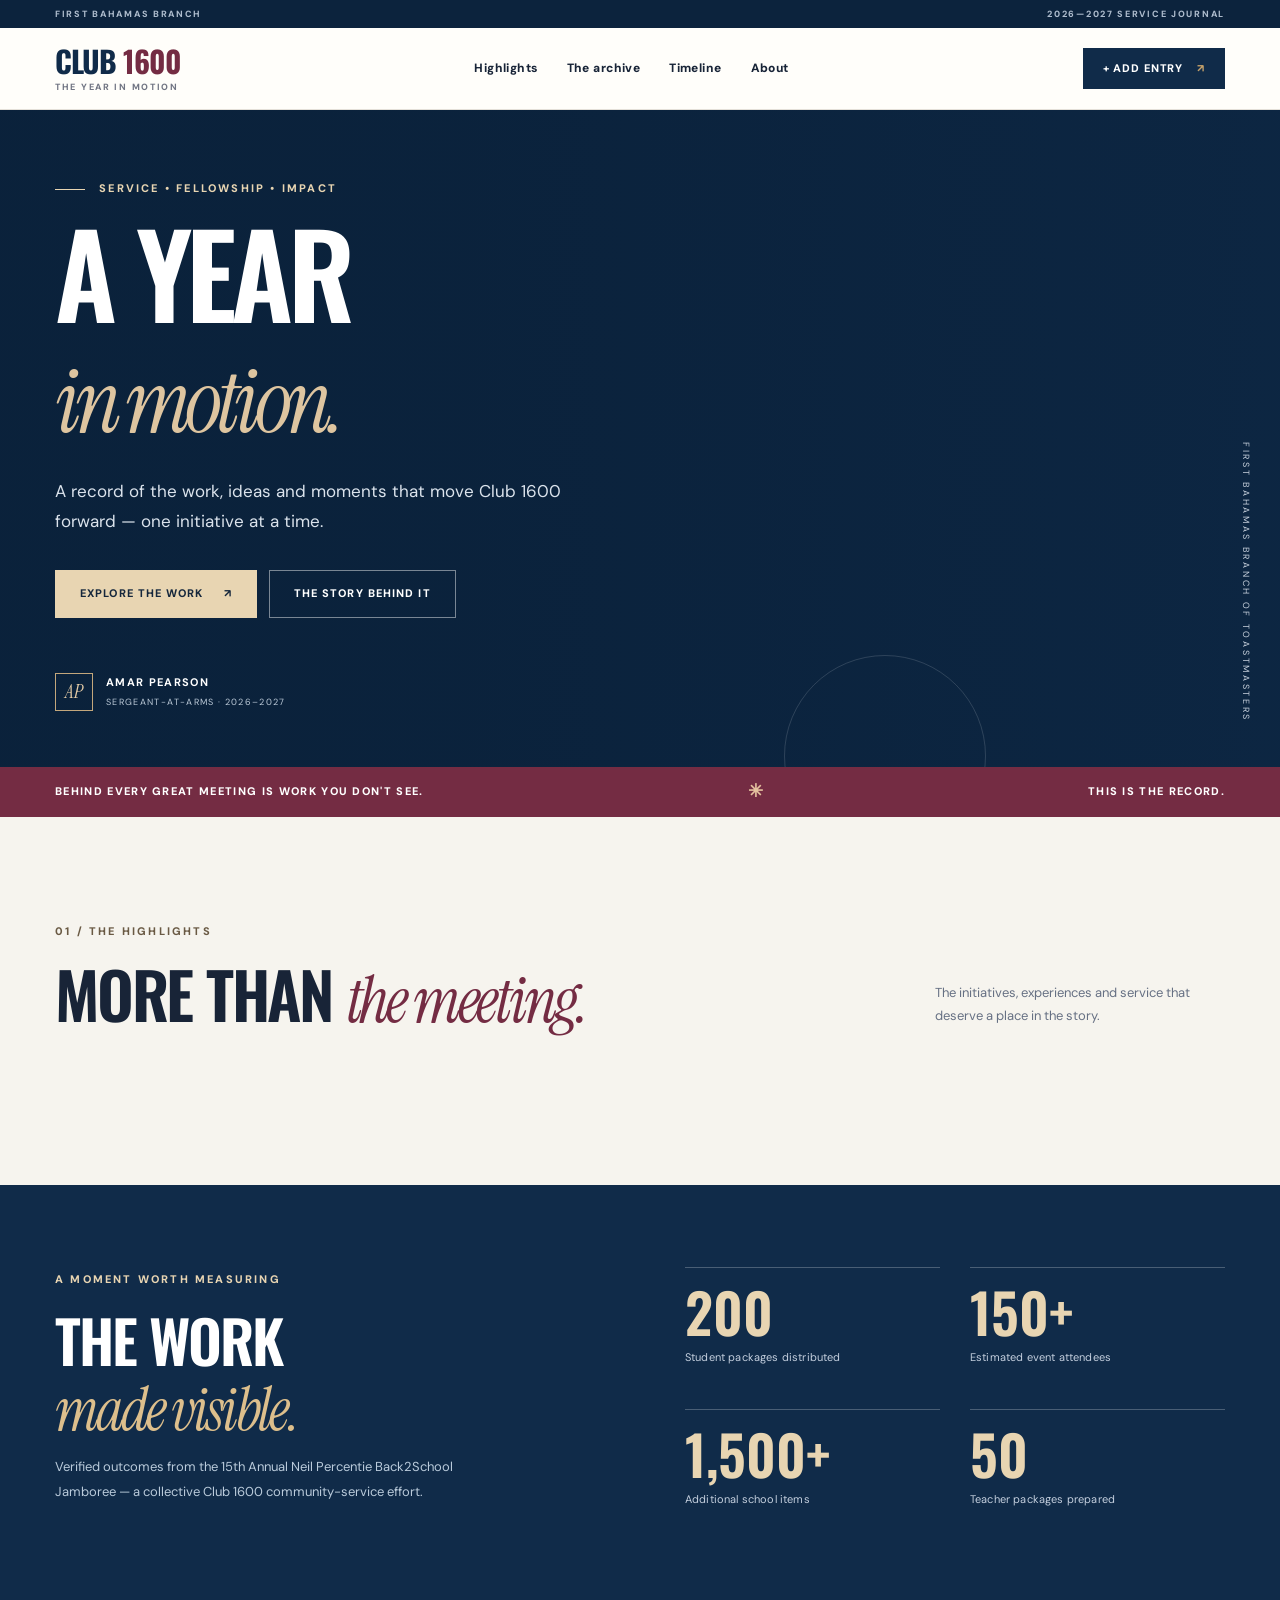
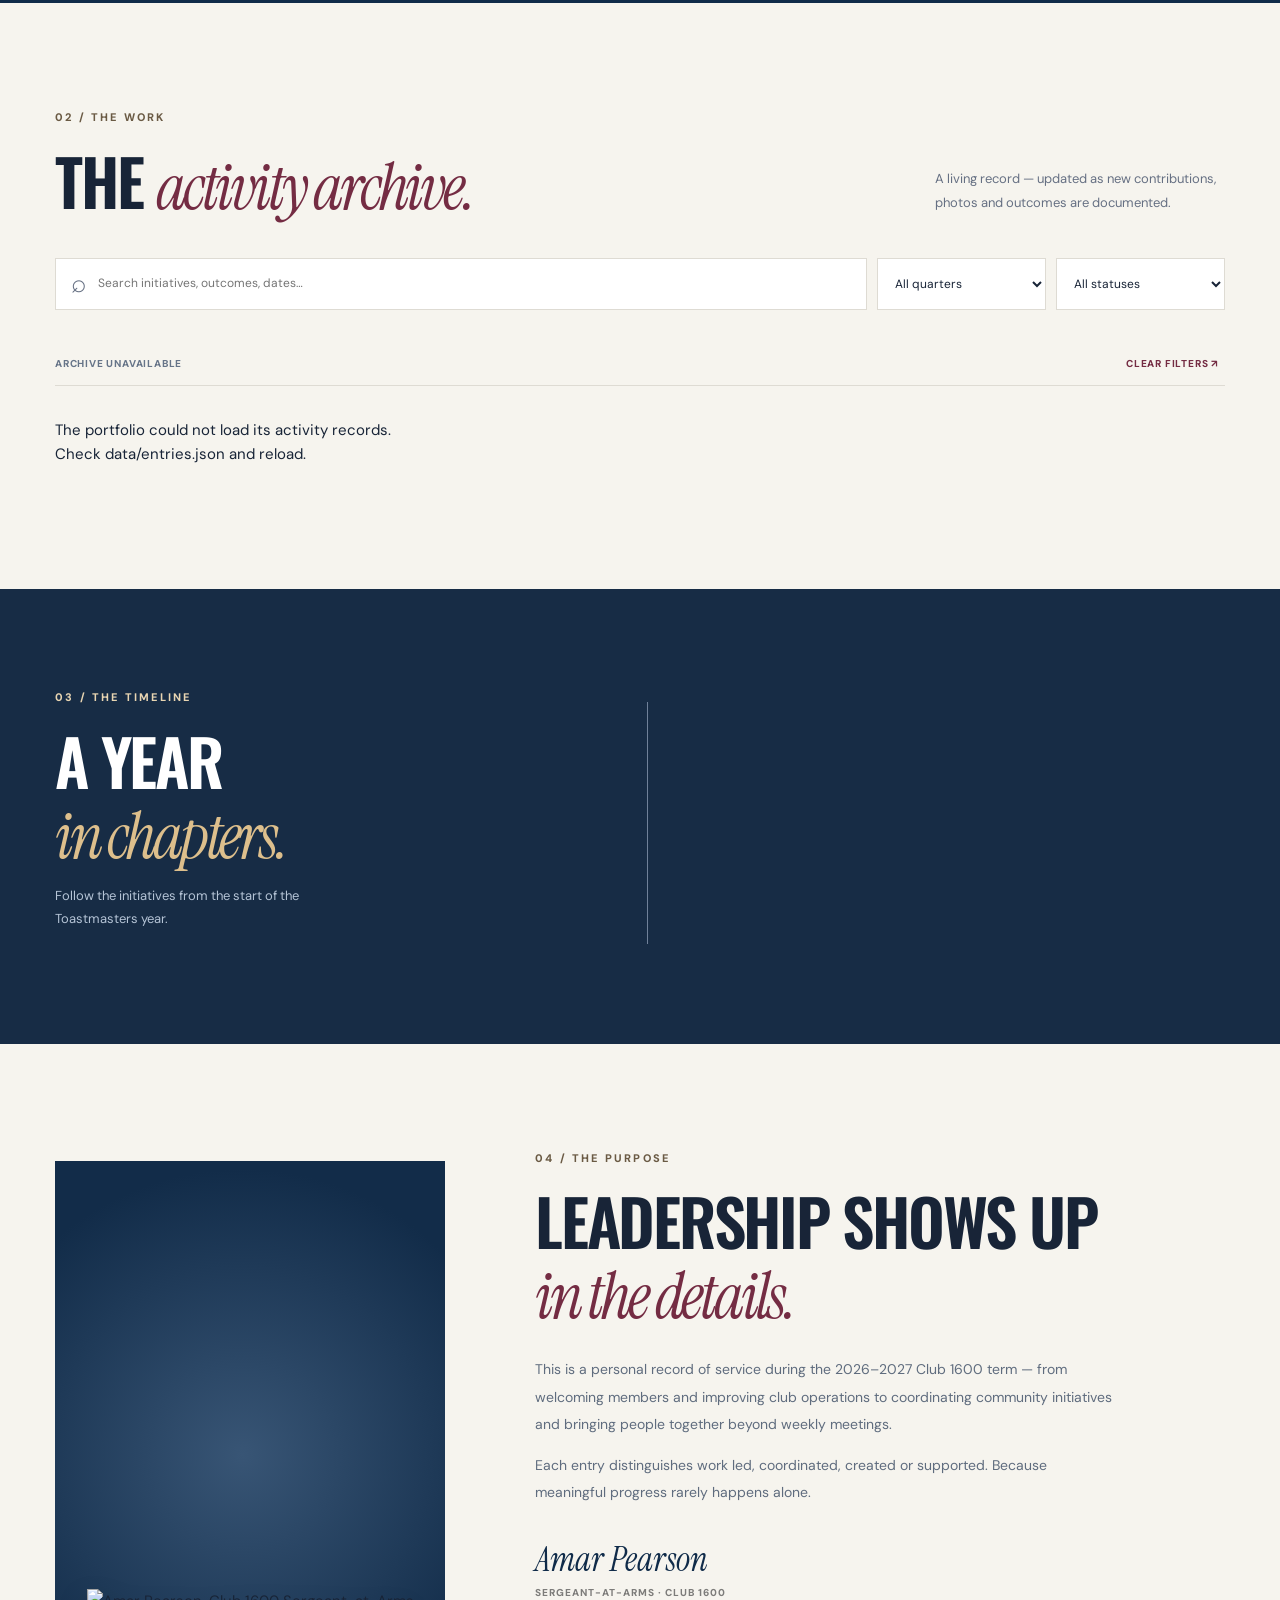
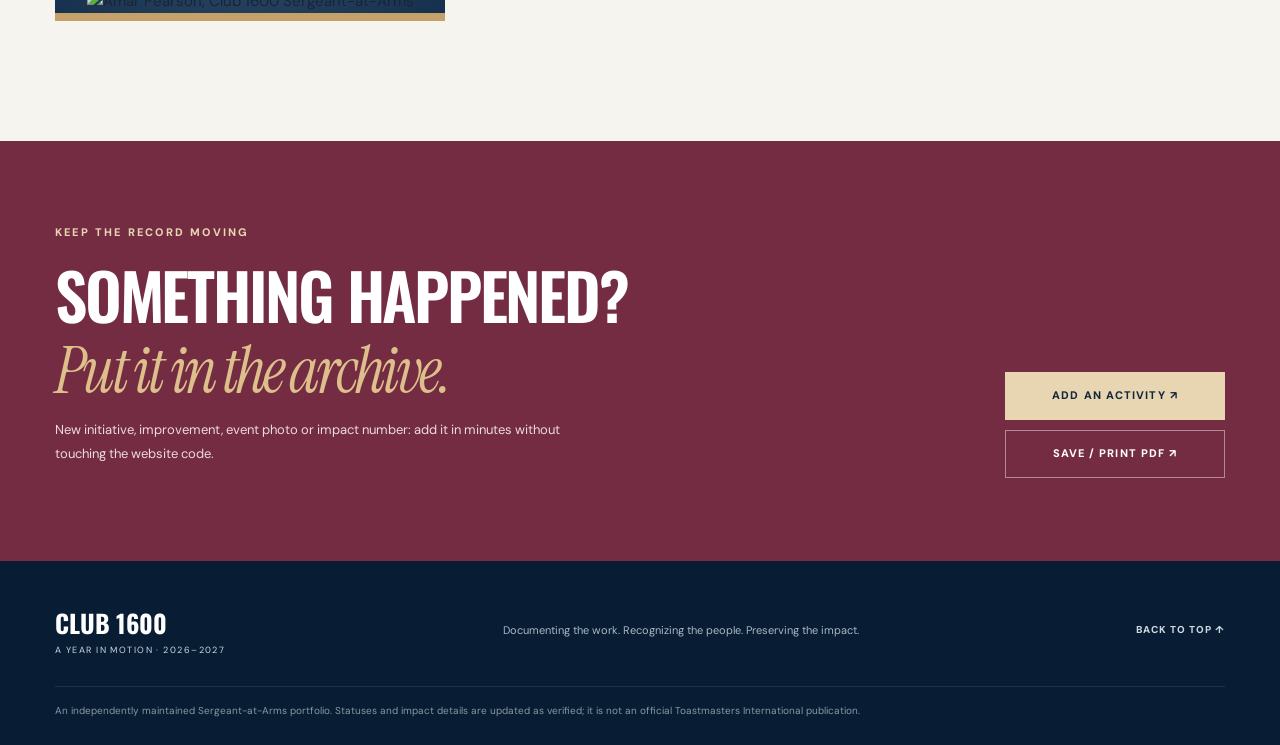
==== index.html @ b682391b "Build editorial Club 1600 portfolio interface" ====
<!doctype html>
<html lang="en">
<head>
  <meta charset="UTF-8">
  <meta name="viewport" content="width=device-width, initial-scale=1">
  <meta name="theme-color" content="#102b49">
  <meta name="description" content="A Year in Motion — a curated record of Amar Pearson's 2026–2027 service and initiatives as Sergeant-at-Arms of First Bahamas Branch Toastmasters Club 1600.">
  <meta property="og:title" content="A Year in Motion | Club 1600">
  <meta property="og:description" content="The people, projects and progress behind the scenes of Club 1600.">
  <meta property="og:type" content="website">
  <link rel="icon" type="image/svg+xml" href="./favicon.svg">
  <link rel="preconnect" href="https://fonts.googleapis.com">
  <link rel="preconnect" href="https://fonts.gstatic.com" crossorigin>
  <link href="https://fonts.googleapis.com/css2?family=DM+Sans:wght@400;500;600;700;800&family=Instrument+Serif:ital@0;1&family=Oswald:wght@400;500;600;700&display=swap" rel="stylesheet">
  <link rel="stylesheet" href="./styles.css">
  <script src="./app.js" defer></script>
  <title>A Year in Motion — Club 1600</title>
</head>
<body>
  <div class="topline"><span>FIRST BAHAMAS BRANCH</span><span>2026—2027 SERVICE JOURNAL</span></div>
  <header class="site-header" id="top">
    <a class="brand" href="#top" aria-label="Club 1600 — back to top"><strong>CLUB <span>1600</span></strong><small>THE YEAR IN MOTION</small></a>
    <nav class="nav-links" aria-label="Primary">
      <a href="#featured">Highlights</a>
      <a href="#archive">The archive</a>
      <a href="#timeline">Timeline</a>
      <a href="#about">About</a>
    </nav>
    <a class="nav-add" href="https://github.com/PearsonLegacyVentures/portfolio-/issues/new?template=portfolio-entry.yml" target="_blank" rel="noopener noreferrer">+ Add entry <span aria-hidden="true">↗</span></a>
  </header>
  <main>
    <section class="hero">
      <div class="hero-photo" role="img" aria-label="Club 1600 executive team" style="background-image:linear-gradient(90deg,rgba(10,33,58,.98) 0%,rgba(10,33,58,.90) 36%,rgba(10,33,58,.40) 100%),url('https://raw.githubusercontent.com/PearsonLegacyVentures/club1600.org/main/assets/exec-photo.webp')"></div>
      <div class="hero-content wrap">
        <p class="eyebrow gold"><span class="small-rule"></span> SERVICE • FELLOWSHIP • IMPACT</p>
        <h1>A YEAR<br><em>in motion.</em></h1>
        <p class="hero-intro">A record of the work, ideas and moments that move Club 1600 forward — one initiative at a time.</p>
        <div class="hero-actions"><a class="button button-gold" href="#archive">Explore the work <span aria-hidden="true">↗</span></a><a class="button button-outline" href="#about">The story behind it</a></div>
        <div class="hero-byline"><span class="byline-mark">AP</span><span><strong>AMAR PEARSON</strong><small>SERGEANT-AT-ARMS · 2026–2027</small></span></div>
      </div>
      <div class="hero-side-note">FIRST BAHAMAS BRANCH OF TOASTMASTERS</div>
    </section>

    <div class="ticker"><div class="wrap ticker-inner"><span>BEHIND EVERY GREAT MEETING IS WORK YOU DON'T SEE.</span><span class="ticker-star">✳</span><span>THIS IS THE RECORD.</span></div></div>

    <section class="section wrap" id="featured">
      <div class="section-heading"><div><p class="eyebrow">01 / THE HIGHLIGHTS</p><h2>More than <em>the meeting.</em></h2></div><p class="section-aside">The initiatives, experiences and service that deserve a place in the story.</p></div>
      <div id="featured-grid" class="featured-grid" aria-live="polite"></div>
    </section>

    <section class="impact-band">
      <div class="wrap impact-layout">
        <div><p class="eyebrow gold">A MOMENT WORTH MEASURING</p><h2>The work<br><em>made visible.</em></h2><p>Verified outcomes from the 15th Annual Neil Percentie Back2School Jamboree — a collective Club 1600 community-service effort.</p></div>
        <div class="impact-numbers">
          <div><strong>200</strong><span>Student packages distributed</span></div>
          <div><strong>150+</strong><span>Estimated event attendees</span></div>
          <div><strong>1,500+</strong><span>Additional school items</span></div>
          <div><strong>50</strong><span>Teacher packages prepared</span></div>
        </div>
      </div>
    </section>

    <section class="section wrap" id="archive">
      <div class="section-heading archive-title"><div><p class="eyebrow">02 / THE WORK</p><h2>The <em>activity archive.</em></h2></div><p class="section-aside">A living record — updated as new contributions, photos and outcomes are documented.</p></div>
      <div class="archive-toolbar">
        <label class="search-wrap"><span aria-hidden="true">⌕</span><span class="sr-only">Search activities</span><input id="search" type="search" placeholder="Search initiatives, outcomes, dates…" autocomplete="off"></label>
        <label class="select-wrap"><span class="sr-only">Filter by reporting quarter</span><select id="quarter"><option value="all">All quarters</option><option value="Q1">Q1 · Jul–Sep</option><option value="Q2">Q2 · Oct–Dec</option><option value="Q3">Q3 · Jan–Mar</option><option value="Q4">Q4 · Apr–Jun</option></select></label>
        <label class="select-wrap"><span class="sr-only">Filter by status</span><select id="status"><option value="all">All statuses</option><option value="completed">Completed</option><option value="active">In motion</option><option value="planning">On the horizon</option></select></label>
      </div>
      <div class="category-bar" id="categories" role="group" aria-label="Filter by type of initiative"></div>
      <div class="archive-meta"><span id="archive-count">Loading archive…</span><button class="text-button" id="clear-filters" type="button">Clear filters ↗</button></div>
      <div id="entry-grid" class="entry-grid" aria-live="polite"></div>
      <div id="empty-state" class="empty-state" hidden><h3>No entries match.</h3><p>Try clearing the filters or searching for another term.</p></div>
    </section>

    <section class="timeline-section" id="timeline">
      <div class="wrap timeline-layout"><div><p class="eyebrow gold">03 / THE TIMELINE</p><h2>A year<br><em>in chapters.</em></h2><p>Follow the initiatives from the start of the Toastmasters year.</p></div><div id="timeline-list" class="timeline-list" aria-label="Chronological activity timeline"></div></div>
    </section>

    <section class="section wrap about" id="about">
      <div class="about-image"><img src="https://raw.githubusercontent.com/PearsonLegacyVentures/club1600.org/main/assets/amar-cutout.webp" alt="Amar Pearson, Club 1600 Sergeant-at-Arms" loading="lazy"></div>
      <div class="about-copy"><p class="eyebrow">04 / THE PURPOSE</p><h2>Leadership shows up<br><em>in the details.</em></h2><p>This is a personal record of service during the 2026–2027 Club 1600 term — from welcoming members and improving club operations to coordinating community initiatives and bringing people together beyond weekly meetings.</p><p>Each entry distinguishes work led, coordinated, created or supported. Because meaningful progress rarely happens alone.</p><p class="about-signature">Amar Pearson <span>Sergeant-at-Arms · Club 1600</span></p></div>
    </section>

    <section class="closing-cta"><div class="wrap cta-layout"><div><p class="eyebrow gold">KEEP THE RECORD MOVING</p><h2>Something happened?<br><em>Put it in the archive.</em></h2><p>New initiative, improvement, event photo or impact number: add it in minutes without touching the website code.</p></div><div class="cta-buttons"><a class="button button-gold" href="https://github.com/PearsonLegacyVentures/portfolio-/issues/new?template=portfolio-entry.yml" target="_blank" rel="noopener noreferrer">Add an activity ↗</a><button class="button button-outline" id="print-page" type="button">Save / print PDF ↗</button></div></div></section>
  </main>
  <footer class="site-footer"><div class="wrap footer-inner"><div><strong>CLUB 1600</strong><small>A YEAR IN MOTION · 2026–2027</small></div><p>Documenting the work. Recognizing the people. Preserving the impact.</p><a href="#top">BACK TO TOP ↑</a></div><div class="wrap footer-note">An independently maintained Sergeant-at-Arms portfolio. Statuses and impact details are updated as verified; it is not an official Toastmasters International publication.</div></footer>
  <dialog id="entry-dialog" class="entry-dialog" aria-labelledby="dialog-title"><button id="dialog-close" class="dialog-close" type="button" aria-label="Close details">×</button><div id="dialog-body"></div></dialog>
</body>
</html>
---- styles.css ----
:root{--navy:#102b49;--ink:#182437;--muted:#667083;--cream:#f6f4ee;--paper:#fffefa;--gold:#c5a16a;--goldlight:#e8d5b2;--border:#dedbd3;--maroon:#742c43;--shadow:0 18px 46px rgba(17,39,64,.12);--heading:"Oswald",Impact,Arial,sans-serif;--serif:"Instrument Serif",Georgia,serif;--body:"DM Sans",Arial,sans-serif}
*{box-sizing:border-box}html{scroll-behavior:smooth}body{margin:0;background:var(--cream);color:var(--ink);font-family:var(--body);font-size:15px;line-height:1.6}a{color:inherit;text-decoration:none}button,input,select{font:inherit}button{cursor:pointer}img{max-width:100%}.wrap{width:min(1170px,calc(100% - 56px));margin:0 auto}.sr-only{position:absolute!important;width:1px;height:1px;padding:0;margin:-1px;overflow:hidden;clip:rect(0,0,0,0);white-space:nowrap;border:0}
.topline{height:28px;background:#0c233d;color:#aebccd;display:flex;justify-content:space-between;padding:0 max(28px,calc((100vw - 1170px)/2));align-items:center;font-size:9px;font-weight:800;letter-spacing:.19em}
.site-header{min-height:82px;padding:12px max(28px,calc((100vw - 1170px)/2));display:flex;align-items:center;justify-content:space-between;background:var(--paper);gap:28px;border-bottom:1px solid #e4e0d8;position:relative;z-index:10}.brand{display:flex;flex-direction:column;line-height:1}.brand strong{font-family:var(--heading);font-size:30px;font-weight:700;letter-spacing:-.035em;color:var(--navy)}.brand strong span{color:var(--maroon)}.brand small{font-size:9px;letter-spacing:.19em;font-weight:800;margin-top:7px;color:#717583}.nav-links{display:flex;gap:29px;font-size:12px;font-weight:800;letter-spacing:.035em}.nav-links a:hover{color:var(--maroon)}.nav-add{background:var(--navy);color:#fff;padding:12px 20px;font-size:11px;text-transform:uppercase;letter-spacing:.08em;font-weight:800;white-space:nowrap}.nav-add span{margin-left:10px;color:var(--gold)}
.hero{min-height:635px;background:#0e2947;position:relative;isolation:isolate;color:#fff;display:flex;align-items:center;overflow:hidden}.hero-photo{position:absolute;inset:0;background-position:center right 26%;background-size:cover;z-index:-1;opacity:.94}.hero::after{position:absolute;content:"";width:200px;height:200px;border:1px solid rgba(255,255,255,.14);border-radius:50%;bottom:-90px;right:23%;z-index:-1}.hero-content{padding:70px 0 56px}.eyebrow{font-size:11px;font-weight:800;letter-spacing:.2em;text-transform:uppercase;line-height:1.5;margin:0 0 20px;color:#6a5a44}.gold{color:var(--goldlight)}.small-rule{display:inline-block;width:30px;height:1px;background:currentColor;vertical-align:middle;margin-right:9px}.hero h1{font-family:var(--heading);font-size:clamp(77px,9vw,146px);line-height:.95;font-weight:600;letter-spacing:-.045em;margin:0;text-transform:uppercase;max-width:830px}.hero h1 em{font:italic .77em/1 var(--serif);letter-spacing:-.065em;text-transform:none;color:#dec5a0}.hero-intro{font-size:17px;max-width:510px;color:#dbe3ec;margin:29px 0 33px;line-height:1.8}.hero-actions{display:flex;gap:12px;flex-wrap:wrap}.button{min-height:48px;padding:13px 24px;display:inline-flex;align-items:center;justify-content:center;gap:20px;font-size:11px;font-weight:800;letter-spacing:.1em;text-transform:uppercase;border:1px solid transparent;transition:transform .2s,background .2s;color:inherit}.button:hover{transform:translateY(-2px)}.button-gold{color:#15273c;background:var(--goldlight)}.button-outline{background:transparent;color:#fff;border-color:rgba(255,255,255,.45)}.hero-byline{display:flex;align-items:center;gap:13px;margin-top:55px}.byline-mark{width:38px;height:38px;border:1px solid #c3a77c;display:grid;place-items:center;color:#e4cba6;font-family:var(--serif);font-size:19px;font-style:italic}.hero-byline strong{font-size:11px;letter-spacing:.12em;display:block}.hero-byline small{font-size:9px;letter-spacing:.15em;color:#bccad8;display:block;margin-top:3px}.hero-side-note{position:absolute;right:27px;bottom:45px;writing-mode:vertical-rl;font-size:9px;letter-spacing:.3em;color:#cad3df}
.ticker{background:var(--maroon);color:#fff}.ticker-inner{min-height:50px;display:flex;justify-content:space-between;align-items:center;gap:10px;font-size:11px;font-weight:800;letter-spacing:.12em;text-transform:uppercase}.ticker-star{font-size:18px;color:#e4c19f}
.section{padding-top:106px;padding-bottom:108px}.section-heading{display:flex;justify-content:space-between;align-items:end;gap:36px;margin-bottom:42px}.section-heading h2,.about h2,.impact-band h2,.timeline-layout h2,.closing-cta h2{font-family:var(--heading);font-weight:600;text-transform:uppercase;font-size:clamp(43px,5vw,72px);line-height:1.08;letter-spacing:-.035em;margin:0}.section-heading em,.about em,.impact-band em,.timeline-layout em,.closing-cta em{font-family:var(--serif);font-weight:400;text-transform:none;color:var(--maroon);letter-spacing:-.05em}.section-aside{max-width:290px;color:var(--muted);font-size:13px;margin:0 0 8px;line-height:1.8}
.featured-grid{display:grid;grid-template-columns:1.35fr 1fr;gap:23px}.featured-card{min-height:420px;display:flex;flex-direction:column;justify-content:flex-end;padding:35px;color:#fff;position:relative;overflow:hidden;isolation:isolate;cursor:pointer;border:0;text-align:left;background:#1e3d5f;transition:transform .2s}.featured-card:hover{transform:translateY(-4px)}.featured-card:nth-child(2){background:var(--maroon)}.featured-bg{position:absolute;inset:0;z-index:-1;background-size:cover;background-position:center;transition:transform .5s}.featured-card:hover .featured-bg{transform:scale(1.025)}.featured-overlay{position:absolute;inset:0;z-index:-1;background:linear-gradient(0deg,rgba(4,23,41,.95) 0%,rgba(4,23,41,.20) 94%)}.feature-category{font-size:10px;text-transform:uppercase;letter-spacing:.18em;font-weight:800;color:#ead1ac;margin-bottom:9px}.featured-card h3{font-family:var(--heading);text-transform:uppercase;font-size:clamp(35px,4vw,58px);line-height:1.06;max-width:450px;margin:0 0 12px;letter-spacing:-.02em}.featured-card p{max-width:430px;color:#e4e9f0;font-size:13px;margin:0}.feature-arrow{position:absolute;top:24px;right:29px;font-size:24px}
.impact-band{background:#102b49;color:#fff;padding:82px 0}.impact-layout{display:grid;grid-template-columns:1fr 1fr;gap:90px;align-items:center}.impact-band h2{font-size:clamp(42px,4.6vw,68px)}.impact-band em,.timeline-layout em,.closing-cta em{color:#ddbf8c}.impact-layout>div:first-child>p:last-child{max-width:420px;color:#bacbdb;font-size:13px;line-height:1.9}.impact-numbers{display:grid;grid-template-columns:1fr 1fr;gap:30px}.impact-numbers>div{border-top:1px solid rgba(255,255,255,.24);padding-top:12px;min-height:112px}.impact-numbers strong{font-family:var(--heading);font-size:55px;line-height:1.15;color:var(--goldlight);font-weight:600;display:block}.impact-numbers span{color:#c4cfde;font-size:11px;letter-spacing:.015em}
.archive-title{margin-bottom:36px}.archive-toolbar{display:flex;gap:10px}.search-wrap{display:flex;align-items:center;background:#fff;border:1px solid var(--border);gap:9px;padding:0 15px;flex:1;min-height:52px}.search-wrap span{font-size:26px;color:var(--muted)}.search-wrap input{background:transparent;border:0;outline:0;width:100%;min-width:0;font-size:12px}.select-wrap{position:relative}.select-wrap select{height:52px;min-width:169px;background:#fff;border:1px solid var(--border);color:var(--ink);font-size:12px;padding:0 13px;cursor:pointer}.category-bar{display:flex;flex-wrap:wrap;gap:8px;margin:17px 0 28px}.chip{border:1px solid #dcd8cf;background:transparent;color:#576272;padding:9px 14px;font-size:10px;font-weight:800;letter-spacing:.04em}.chip.active,.chip:hover{background:var(--navy);border-color:var(--navy);color:#fff}.archive-meta{display:flex;justify-content:space-between;align-items:center;margin-bottom:17px;padding-bottom:12px;border-bottom:1px solid var(--border);font-size:10px;letter-spacing:.08em;text-transform:uppercase;color:#667488;font-weight:800}.text-button{background:none;border:0;color:var(--maroon);font-size:10px;font-weight:800;text-transform:uppercase;letter-spacing:.08em}
.entry-grid{display:grid;grid-template-columns:repeat(3,minmax(0,1fr));gap:22px}.entry-card{background:var(--paper);display:flex;flex-direction:column;border:1px solid var(--border);min-width:0;transition:box-shadow .2s,transform .2s;cursor:pointer;text-align:left;padding:0;color:inherit}.entry-card:hover{box-shadow:var(--shadow);transform:translateY(-3px)}.entry-visual{height:190px;background:#102b49;display:flex;align-items:flex-end;justify-content:space-between;position:relative;overflow:hidden;isolation:isolate;padding:20px;color:#fff}.entry-visual.has-image{background-position:center;background-size:cover}.entry-visual.has-image::before{content:"";position:absolute;inset:0;z-index:-1;background:linear-gradient(0deg,rgba(0,20,39,.66),rgba(0,20,39,.04))}.entry-visual.graphic-navy{background:linear-gradient(125deg,#102b49,#325676)}.entry-visual.graphic-maroon{background:linear-gradient(130deg,#6e243b,#a15c62)}.entry-visual.graphic-sand{background:linear-gradient(130deg,#82654c,#bf9a66)}.entry-visual.graphic-slate{background:linear-gradient(120deg,#2b3948,#53697d)}.entry-visual .visual-title{font-family:var(--heading);font-weight:600;letter-spacing:-.04em;line-height:.9;text-transform:uppercase;font-size:39px;max-width:75%;color:rgba(255,255,255,.92)}.entry-visual .visual-count{font-family:var(--serif);font-style:italic;font-size:62px;line-height:1;color:#f6dfb9}.entry-body{padding:25px 25px 26px;flex:1;display:flex;flex-direction:column}.entry-meta{display:flex;justify-content:space-between;gap:12px;font-size:10px;text-transform:uppercase;letter-spacing:.07em;font-weight:800;color:#81828b}.entry-title{font-family:var(--heading);font-size:27px;line-height:1.18;letter-spacing:-.025em;text-transform:uppercase;margin:14px 0 10px}.entry-summary{font-size:12px;color:#627183;line-height:1.85;margin:0 0 24px}.entry-footer{margin-top:auto;display:flex;align-items:center;justify-content:space-between;border-top:1px solid #e9e5dc;padding-top:14px}.status-tag{display:inline-block;font-size:9px;letter-spacing:.07em;font-weight:800;text-transform:uppercase;padding:5px 8px;background:#e8efe9;color:#286245}.status-tag.active{background:#edf0f5;color:#405d83}.status-tag.planning{background:#f5ecd9;color:#9b6a30}.entry-view{font-size:10px;font-weight:800;color:var(--maroon);letter-spacing:.07em}.empty-state{text-align:center;background:#fff;border:1px solid var(--border);padding:60px 20px}.empty-state h3{font-size:22px}.empty-state p{color:var(--muted)}
.timeline-section{background:#172c45;color:#fff;padding:100px 0}.timeline-layout{display:grid;grid-template-columns:1fr 1.15fr;gap:90px}.timeline-layout>div:first-child>p:last-child{color:#b5c4d6;max-width:300px;line-height:1.8;font-size:13px}.timeline-list{border-left:1px solid #708199;margin-top:13px;padding-left:36px}.timeline-item{border-bottom:1px solid rgba(255,255,255,.14);padding:8px 0 21px;margin-bottom:18px;position:relative;cursor:pointer}.timeline-item:before{content:"";width:9px;height:9px;background:var(--goldlight);border-radius:50%;position:absolute;left:-41px;top:15px}.timeline-item time{font-size:10px;letter-spacing:.12em;color:#d8bd94;font-weight:800}.timeline-item strong{display:block;font-family:var(--heading);text-transform:uppercase;font-weight:500;letter-spacing:.01em;font-size:23px;margin-top:3px}.timeline-item p{color:#b4bfd1;font-size:12px;margin:4px 0 0}.timeline-item:hover strong{color:var(--goldlight)}
.about{display:grid;grid-template-columns:390px 1fr;align-items:center;gap:90px}.about-image{height:460px;background:radial-gradient(circle at 48% 65%,#385575,#122c49 80%);border-bottom:8px solid var(--gold);display:flex;align-items:end;justify-content:center;overflow:hidden}.about-image img{max-height:98%;object-fit:contain;max-width:100%;filter:drop-shadow(0 14px 15px rgba(0,0,0,.2))}.about-copy>p:not(.eyebrow):not(.about-signature){font-size:14px;line-height:1.95;color:#5f6c7e;max-width:580px}.about h2{margin-bottom:25px}.about-signature{font:italic 34px var(--serif);color:var(--navy);margin-top:30px}.about-signature span{display:block;font-family:var(--body);font-style:normal;font-weight:800;color:#7d7c7a;font-size:10px;letter-spacing:.1em;margin-top:4px;text-transform:uppercase}
.closing-cta{background:var(--maroon);color:#fff;padding:83px 0}.cta-layout{display:flex;justify-content:space-between;gap:30px;align-items:end}.closing-cta p:not(.eyebrow){max-width:530px;color:#eddae0;font-size:13px;line-height:1.8}.cta-buttons{display:flex;flex-direction:column;align-items:stretch;min-width:220px;gap:10px}.site-footer{background:#081d33;color:#ced8e1;padding:42px 0 26px}.footer-inner{display:flex;gap:26px;align-items:center;justify-content:space-between}.footer-inner strong{display:block;font-family:var(--heading);font-size:25px;color:#fff}.footer-inner small{display:block;font-size:9px;letter-spacing:.16em}.footer-inner p{font-size:11px;color:#abb7c6}.footer-inner>a{font-size:10px;letter-spacing:.1em;font-weight:800}.footer-note{font-size:10px;opacity:.65;border-top:1px solid #274059;margin-top:28px;padding-top:16px}
.entry-dialog{width:min(790px,calc(100% - 24px));max-height:min(90vh,940px);border:0;padding:0;background:var(--paper);color:var(--ink);box-shadow:0 24px 80px rgba(0,0,0,.35);overflow:auto}.entry-dialog::backdrop{background:rgba(5,20,35,.78)}.dialog-close{position:sticky;top:10px;float:right;margin:10px 10px -52px 0;z-index:2;border:0;background:var(--navy);color:#fff;width:40px;height:40px;font-size:27px}.dialog-cover{height:260px;display:flex;align-items:center;justify-content:center;background:var(--navy);color:#fff;overflow:hidden}.dialog-cover img{width:100%;height:100%;object-fit:cover}.dialog-cover span{font:italic 64px var(--serif);color:var(--goldlight)}.dialog-inner{padding:35px 43px 42px}.dialog-inner h2{font:600 clamp(32px,5vw,52px)/1.1 var(--heading);text-transform:uppercase;margin:12px 0 15px}.dialog-details{font-size:11px;letter-spacing:.09em;color:var(--muted);font-weight:800;text-transform:uppercase}.dialog-lead{font-size:15px;color:#394e61;line-height:1.9}.dialog-metrics{display:grid;grid-template-columns:repeat(3,1fr);gap:10px;margin:25px 0}.dialog-metric{background:#f0eee9;padding:17px}.dialog-metric strong{font:600 35px var(--heading);display:block;color:var(--navy)}.dialog-metric span{font-size:10px;display:block;line-height:1.5;color:#627183}.dialog-inner h3{font:600 24px var(--heading);text-transform:uppercase;margin:25px 0 11px}.dialog-inner ul{padding-left:18px;color:#536276;line-height:1.8}.dialog-impact{background:#edf0f0;border-left:3px solid var(--gold);padding:16px 18px;line-height:1.8;color:#344961;font-size:13px}.dialog-credit{font-size:12px;color:var(--muted);font-style:italic}.dialog-gallery{display:grid;grid-template-columns:repeat(2,minmax(0,1fr));gap:9px}.dialog-gallery img{width:100%;height:180px;object-fit:cover}.dialog-links{display:flex;gap:10px;flex-wrap:wrap}.dialog-links a{border:1px solid #b2b8c2;padding:9px 12px;font-size:11px;font-weight:800;color:var(--navy)}
@media(max-width:960px){.nav-links{gap:14px}.featured-grid{grid-template-columns:1fr 1fr}.hero h1{font-size:110px}.impact-layout,.timeline-layout{gap:38px}.about{grid-template-columns:330px 1fr;gap:45px}.entry-grid{grid-template-columns:repeat(2,minmax(0,1fr))}}
@media(max-width:680px){.wrap{width:min(100% - 32px,1170px)}.topline{padding:0 16px;font-size:8px}.topline span:last-child{display:none}.site-header{padding:11px 16px;min-height:72px}.brand strong{font-size:27px}.nav-links{display:none}.nav-add{padding:11px 12px;font-size:9px}.hero{min-height:570px}.hero-photo{background-position:center right 20%}.hero-content{padding:70px 0 55px}.hero h1{font-size:clamp(69px,15vw,112px)}.hero-intro{font-size:14px;max-width:350px}.hero-byline{margin-top:42px}.hero-side-note{display:none}.ticker-inner{min-height:56px;font-size:9px}.ticker-inner span:last-child{display:none}.section{padding:71px 0}.section-heading{display:block;margin-bottom:28px}.section-aside{margin-top:16px}.section-heading h2,.about h2,.timeline-layout h2,.impact-band h2,.closing-cta h2{font-size:clamp(40px,10vw,62px)}.featured-grid{grid-template-columns:1fr}.featured-card{min-height:340px;padding:24px}.featured-card h3{font-size:49px}.impact-band{padding:70px 0}.impact-layout,.timeline-layout{grid-template-columns:1fr;gap:24px}.impact-numbers{gap:12px}.impact-numbers strong{font-size:45px}.archive-toolbar{display:grid;grid-template-columns:1fr 1fr}.search-wrap{grid-column:1/-1}.select-wrap select{min-width:0;width:100%;font-size:11px}.category-bar{overflow:auto;flex-wrap:nowrap;padding-bottom:9px}.chip{white-space:nowrap}.entry-grid{grid-template-columns:1fr}.entry-visual{height:195px}.entry-title{font-size:28px}.timeline-section{padding:72px 0}.about{grid-template-columns:1fr;gap:33px}.about-image{max-width:390px;width:100%;height:400px}.cta-layout,.footer-inner{display:block}.cta-buttons{margin-top:30px}.footer-inner p{margin:22px 0}.dialog-inner{padding:28px 23px 36px}.dialog-metrics{grid-template-columns:1fr 1fr}.dialog-gallery img{height:130px}}
@media print{body{background:#fff;font-size:10pt}a{color:inherit}.topline,.site-header,.hero-actions,.ticker,.archive-toolbar,.category-bar,.archive-meta,.timeline-section,.closing-cta,.site-footer,.dialog-close,.entry-dialog,.hero-side-note{display:none!important}.hero{min-height:210px;page-break-after:always}.hero-content{padding:35px 0}.hero h1{font-size:70pt}.hero-intro{font-size:11pt}.hero-byline{margin-top:20px}.section{padding:22px 0}.section-heading{margin-bottom:17px}.section-heading h2{font-size:34pt}.featured-grid{display:grid;grid-template-columns:1fr 1fr}.featured-card{min-height:210px;break-inside:avoid}.featured-card h3{font-size:26pt}.impact-band{padding:25px 0;print-color-adjust:exact;-webkit-print-color-adjust:exact}.entry-grid{display:grid;grid-template-columns:1fr 1fr}.entry-card{break-inside:avoid}.entry-visual{height:150px;print-color-adjust:exact;-webkit-print-color-adjust:exact}.entry-body{padding:13px}.entry-title{font-size:19pt}.about{padding-top:30px;page-break-before:always}.about-image{height:320px}section{break-inside:auto}}
@media(prefers-reduced-motion:reduce){html{scroll-behavior:auto}*,*::before,*::after{transition:none!important;animation:none!important}}
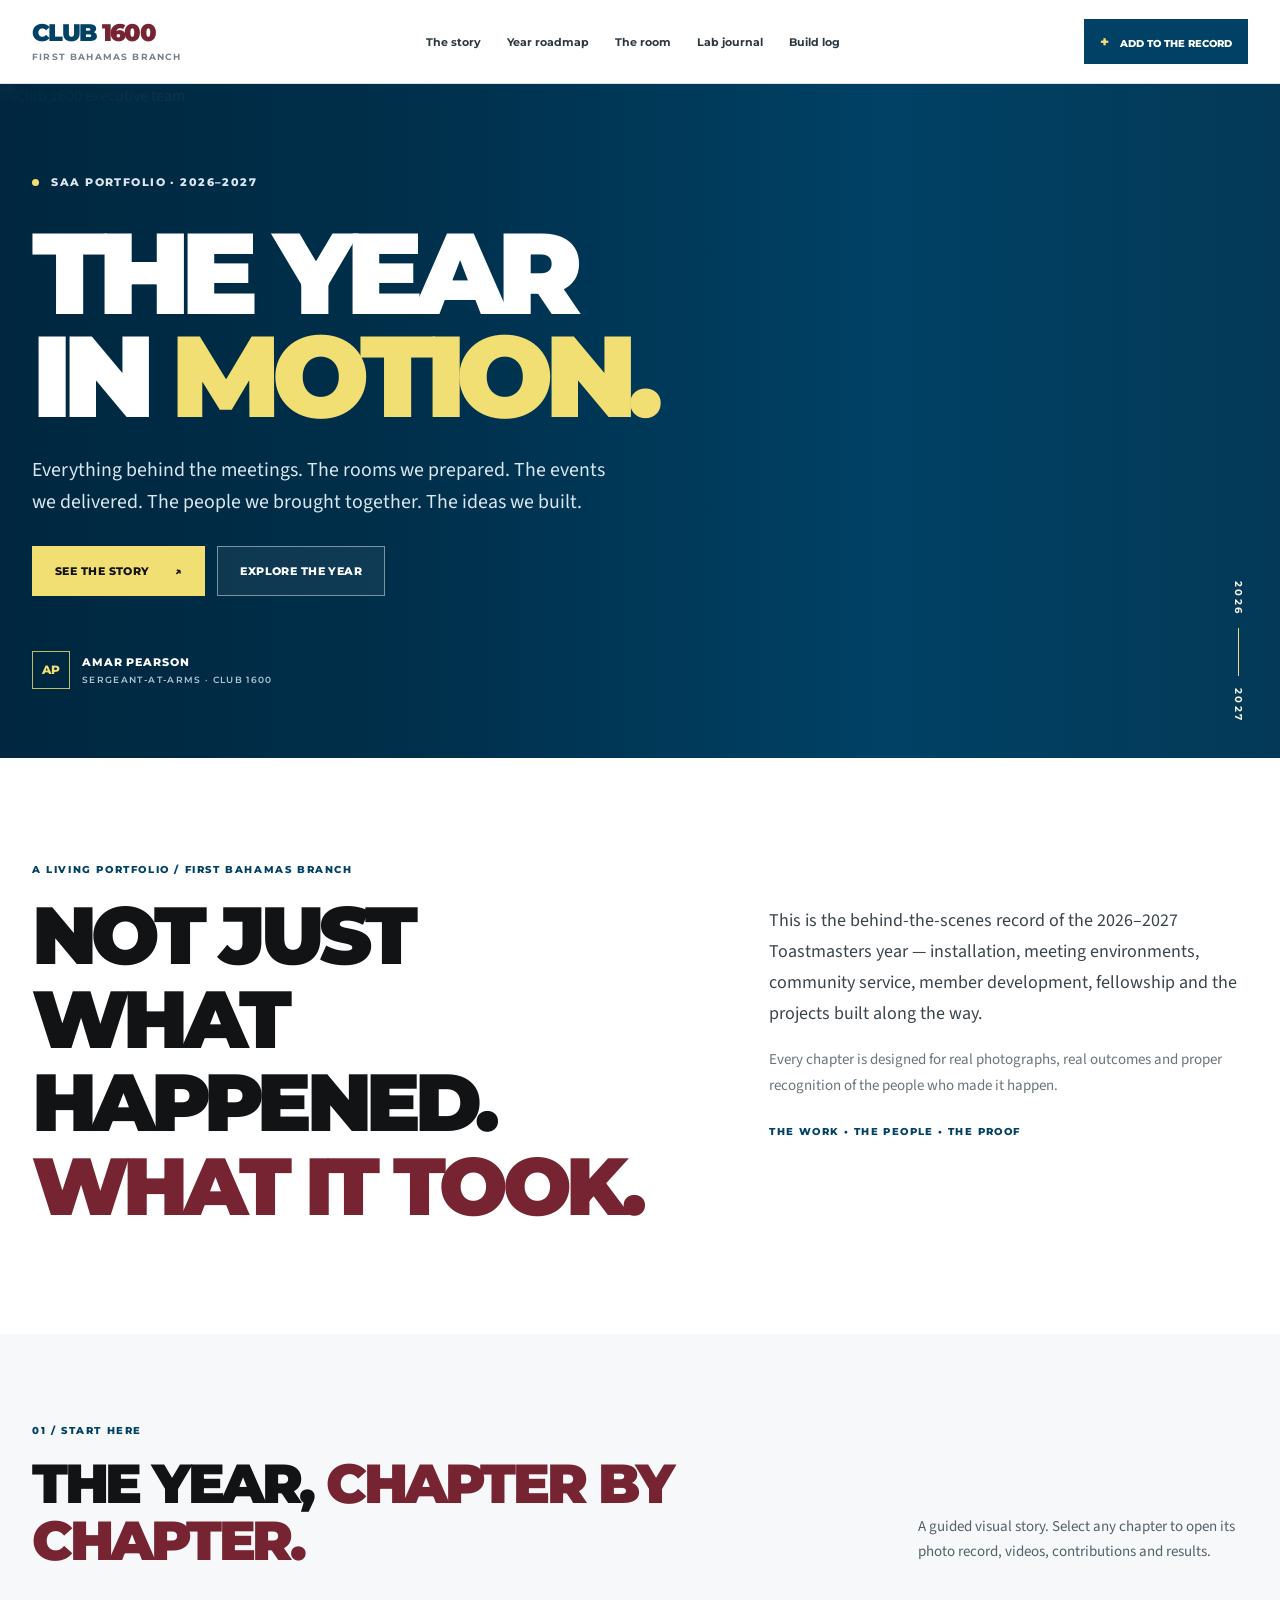
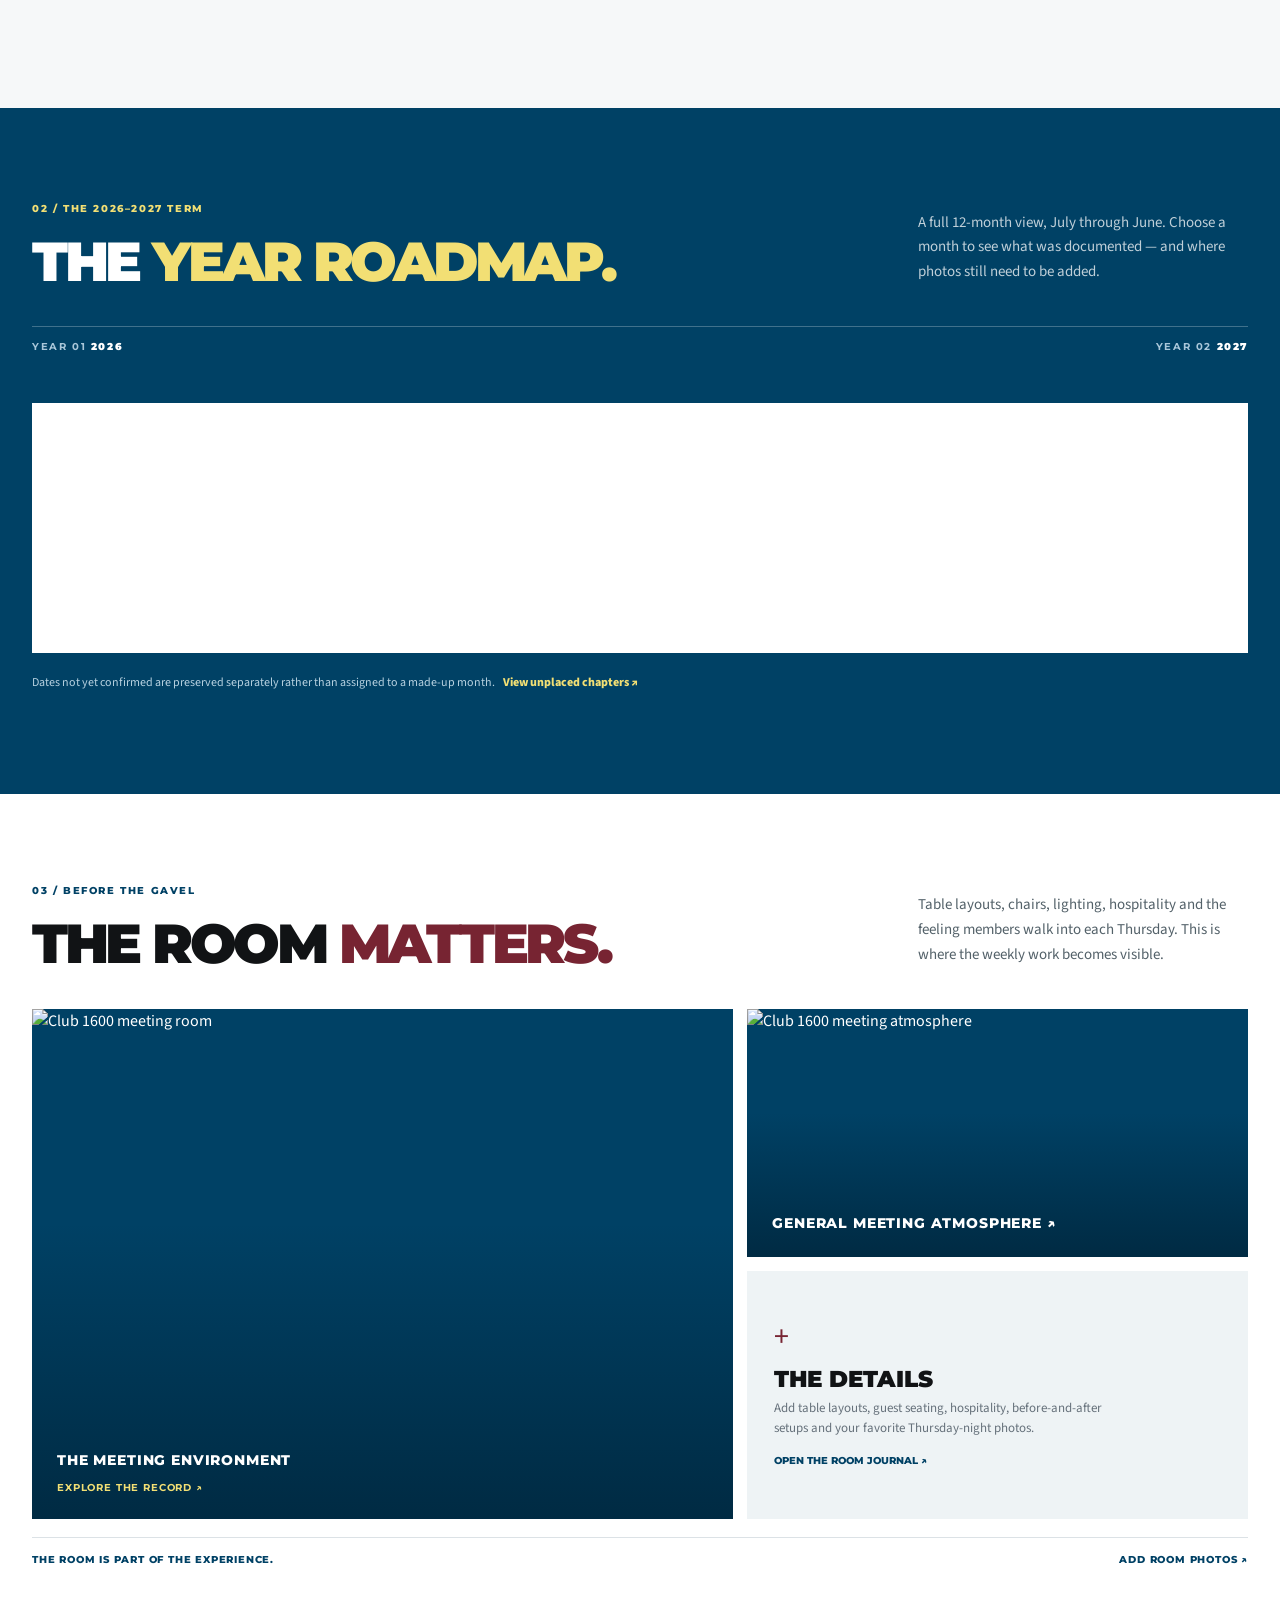
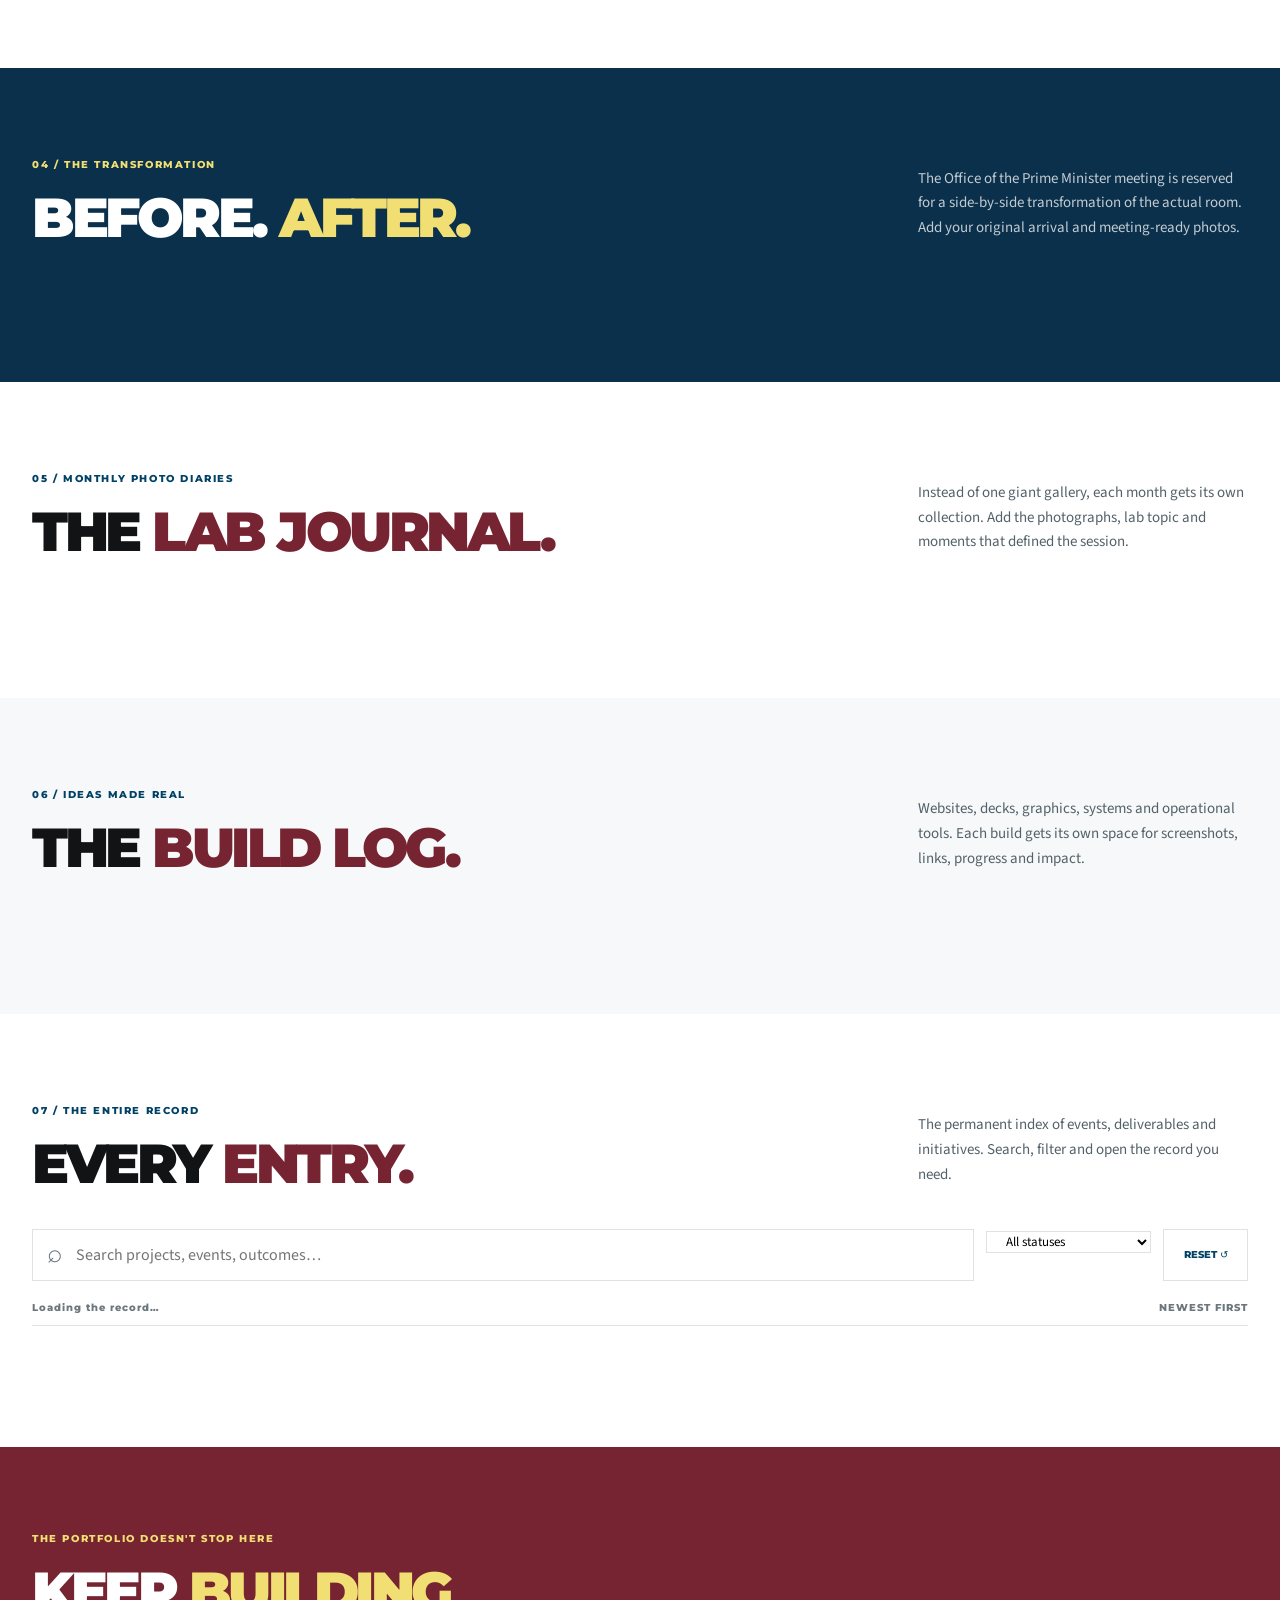
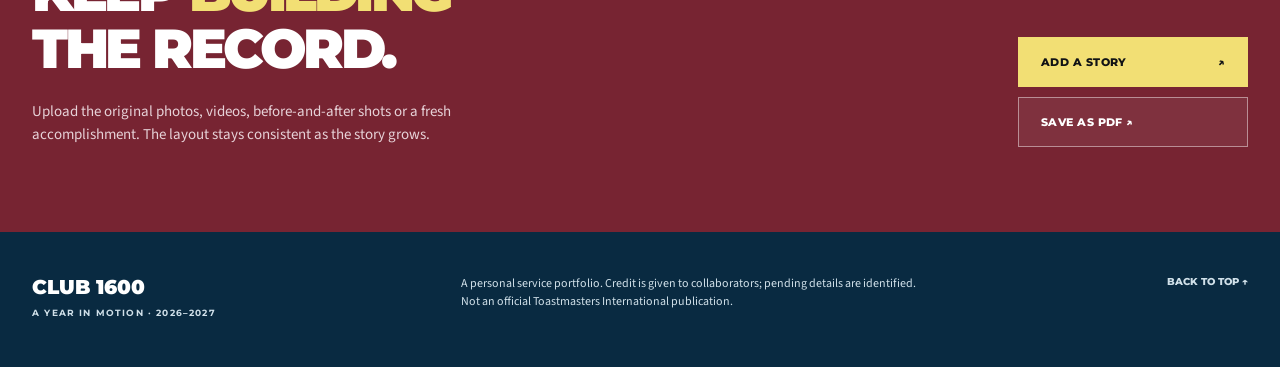
==== commit 6018ef24: "Redesign portfolio with Club 1600 visual identity and chapter roadmap" ====
--- a/index.html
+++ b/index.html
@@ -1,90 +1,122 @@
 <!doctype html>
 <html lang="en">
 <head>
-  <meta charset="UTF-8">
-  <meta name="viewport" content="width=device-width, initial-scale=1">
-  <meta name="theme-color" content="#102b49">
-  <meta name="description" content="A Year in Motion — a curated record of Amar Pearson's 2026–2027 service and initiatives as Sergeant-at-Arms of First Bahamas Branch Toastmasters Club 1600.">
+  <meta charset="utf-8">
+  <meta name="viewport" content="width=device-width,initial-scale=1">
+  <meta name="theme-color" content="#004165">
+  <meta name="description" content="A Year in Motion: Amar Pearson's visual record of service, meetings, events, initiatives and creative work during the 2026–2027 Club 1600 term.">
   <meta property="og:title" content="A Year in Motion | Club 1600">
-  <meta property="og:description" content="The people, projects and progress behind the scenes of Club 1600.">
+  <meta property="og:description" content="From the room to the community — a living visual archive of a Toastmasters year in motion.">
   <meta property="og:type" content="website">
   <link rel="icon" type="image/svg+xml" href="./favicon.svg">
   <link rel="preconnect" href="https://fonts.googleapis.com">
   <link rel="preconnect" href="https://fonts.gstatic.com" crossorigin>
-  <link href="https://fonts.googleapis.com/css2?family=DM+Sans:wght@400;500;600;700;800&family=Instrument+Serif:ital@0;1&family=Oswald:wght@400;500;600;700&display=swap" rel="stylesheet">
+  <link href="https://fonts.googleapis.com/css2?family=Montserrat:wght@400;500;600;700;800;900&family=Source+Sans+3:wght@400;500;600;700&display=swap" rel="stylesheet">
   <link rel="stylesheet" href="./styles.css">
   <script src="./app.js" defer></script>
-  <title>A Year in Motion — Club 1600</title>
+  <title>Club 1600 — A Year in Motion</title>
 </head>
 <body>
-  <div class="topline"><span>FIRST BAHAMAS BRANCH</span><span>2026—2027 SERVICE JOURNAL</span></div>
-  <header class="site-header" id="top">
-    <a class="brand" href="#top" aria-label="Club 1600 — back to top"><strong>CLUB <span>1600</span></strong><small>THE YEAR IN MOTION</small></a>
-    <nav class="nav-links" aria-label="Primary">
-      <a href="#featured">Highlights</a>
-      <a href="#archive">The archive</a>
-      <a href="#timeline">Timeline</a>
-      <a href="#about">About</a>
-    </nav>
-    <a class="nav-add" href="https://github.com/PearsonLegacyVentures/portfolio-/issues/new?template=portfolio-entry.yml" target="_blank" rel="noopener noreferrer">+ Add entry <span aria-hidden="true">↗</span></a>
-  </header>
-  <main>
-    <section class="hero">
-      <div class="hero-photo" role="img" aria-label="Club 1600 executive team" style="background-image:linear-gradient(90deg,rgba(10,33,58,.98) 0%,rgba(10,33,58,.90) 36%,rgba(10,33,58,.40) 100%),url('https://raw.githubusercontent.com/PearsonLegacyVentures/club1600.org/main/assets/exec-photo.webp')"></div>
-      <div class="hero-content wrap">
-        <p class="eyebrow gold"><span class="small-rule"></span> SERVICE • FELLOWSHIP • IMPACT</p>
-        <h1>A YEAR<br><em>in motion.</em></h1>
-        <p class="hero-intro">A record of the work, ideas and moments that move Club 1600 forward — one initiative at a time.</p>
-        <div class="hero-actions"><a class="button button-gold" href="#archive">Explore the work <span aria-hidden="true">↗</span></a><a class="button button-outline" href="#about">The story behind it</a></div>
-        <div class="hero-byline"><span class="byline-mark">AP</span><span><strong>AMAR PEARSON</strong><small>SERGEANT-AT-ARMS · 2026–2027</small></span></div>
+<a class="skip-link" href="#main">Skip to the portfolio</a>
+<header class="nav">
+  <a class="wordmark" href="#home" aria-label="Club 1600 portfolio home"><strong>CLUB <span>1600</span></strong><small>FIRST BAHAMAS BRANCH</small></a>
+  <nav class="nav-menu" aria-label="Main navigation">
+    <a href="#story">The story</a>
+    <a href="#year">Year roadmap</a>
+    <a href="#room">The room</a>
+    <a href="#labs">Lab journal</a>
+    <a href="#builds">Build log</a>
+  </nav>
+  <a class="header-action" href="https://github.com/PearsonLegacyVentures/portfolio-/issues/new?template=portfolio-entry.yml" target="_blank" rel="noopener noreferrer"><span>+</span> ADD TO THE RECORD</a>
+</header>
+
+<main id="main">
+  <section id="home" class="hero">
+    <div class="hero-image"><img src="https://raw.githubusercontent.com/PearsonLegacyVentures/club1600.org/main/assets/exec-photo.webp" alt="Club 1600 executive team" fetchpriority="high"></div>
+    <div class="hero-shade"></div>
+    <div class="hero-inner container">
+      <span class="eyebrow light"><span class="pulse-dot"></span> SAA PORTFOLIO · 2026–2027</span>
+      <h1>THE YEAR<br><span>IN <em>MOTION.</em></span></h1>
+      <p>Everything behind the meetings. The rooms we prepared. The events we delivered. The people we brought together. The ideas we built.</p>
+      <div class="hero-actions"><a class="btn primary" href="#story">SEE THE STORY <span>↗</span></a><a class="btn secondary" href="#year">EXPLORE THE YEAR</a></div>
+      <div class="hero-credit"><span class="credit-square">AP</span><div><b>AMAR PEARSON</b><small>SERGEANT-AT-ARMS · CLUB 1600</small></div></div>
+    </div>
+    <div class="hero-folio"><span>2026</span><span class="hero-rule"></span><span>2027</span></div>
+  </section>
+
+  <section class="intro-section container">
+    <p class="section-kicker">A LIVING PORTFOLIO / FIRST BAHAMAS BRANCH</p>
+    <div class="intro-grid">
+      <h2>NOT JUST WHAT<br>HAPPENED.<br><em>WHAT IT TOOK.</em></h2>
+      <div class="intro-copy"><p>This is the behind-the-scenes record of the 2026–2027 Toastmasters year — installation, meeting environments, community service, member development, fellowship and the projects built along the way.</p><p>Every chapter is designed for real photographs, real outcomes and proper recognition of the people who made it happen.</p><div class="intro-small">THE WORK • THE PEOPLE • THE PROOF</div></div>
+    </div>
+  </section>
+
+  <section class="story-section" id="story">
+    <div class="container">
+      <div class="section-head"><div><p class="section-kicker">01 / START HERE</p><h2>THE YEAR, <em>CHAPTER BY CHAPTER.</em></h2></div><p class="section-description">A guided visual story. Select any chapter to open its photo record, videos, contributions and results.</p></div>
+      <div id="chapter-grid" class="chapter-grid" aria-live="polite"></div>
+    </div>
+  </section>
+
+  <section id="year" class="roadmap-section">
+    <div class="container">
+      <div class="section-head"><div><p class="section-kicker gold">02 / THE 2026–2027 TERM</p><h2>THE <em>YEAR ROADMAP.</em></h2></div><p class="section-description light-description">A full 12-month view, July through June. Choose a month to see what was documented — and where photos still need to be added.</p></div>
+      <div class="roadmap-topline"><span>YEAR 01 <b>2026</b></span><span>YEAR 02 <b>2027</b></span></div>
+      <div class="month-rail" id="month-rail" aria-label="Select a month in the Toastmasters year"></div>
+      <div class="month-detail" id="month-detail" aria-live="polite"></div>
+      <div class="roadmap-note">Dates not yet confirmed are preserved separately rather than assigned to a made-up month. <button type="button" data-month="undated">View unplaced chapters ↗</button></div>
+    </div>
+  </section>
+
+  <section class="room-section container" id="room">
+    <div class="section-head"><div><p class="section-kicker">03 / BEFORE THE GAVEL</p><h2>THE ROOM <em>MATTERS.</em></h2></div><p class="section-description">Table layouts, chairs, lighting, hospitality and the feeling members walk into each Thursday. This is where the weekly work becomes visible.</p></div>
+    <div class="room-layout">
+      <button type="button" class="room-photo-large" id="room-main" data-entry="2026-operations-and-reception" aria-label="Open the meeting-room photo journal">
+        <img src="https://raw.githubusercontent.com/PearsonLegacyVentures/club1600.org/main/assets/meeting-room.webp" alt="Club 1600 meeting room" loading="lazy">
+        <span>THE MEETING ENVIRONMENT <b>EXPLORE THE RECORD ↗</b></span>
+      </button>
+      <div class="room-stack">
+        <button type="button" class="room-photo-secondary" data-entry="2026-operations-and-reception"><img src="https://raw.githubusercontent.com/PearsonLegacyVentures/club1600.org/main/assets/meeting-moments.webp" alt="Club 1600 meeting atmosphere" loading="lazy"><span>GENERAL MEETING ATMOSPHERE ↗</span></button>
+        <button type="button" class="room-photo-placeholder" data-entry="2026-operations-and-reception"><span class="placeholder-plus">+</span><strong>THE DETAILS</strong><span>Add table layouts, guest seating, hospitality, before-and-after setups and your favorite Thursday-night photos.</span><b>OPEN THE ROOM JOURNAL ↗</b></button>
       </div>
-      <div class="hero-side-note">FIRST BAHAMAS BRANCH OF TOASTMASTERS</div>
-    </section>
+    </div>
+    <div class="room-footnote"><span>THE ROOM IS PART OF THE EXPERIENCE.</span><a href="https://github.com/PearsonLegacyVentures/portfolio-/issues/new?template=portfolio-entry.yml" target="_blank" rel="noopener noreferrer">ADD ROOM PHOTOS ↗</a></div>
+  </section>
 
-    <div class="ticker"><div class="wrap ticker-inner"><span>BEHIND EVERY GREAT MEETING IS WORK YOU DON'T SEE.</span><span class="ticker-star">✳</span><span>THIS IS THE RECORD.</span></div></div>
+  <section class="transformation-section" id="transformations">
+    <div class="container">
+      <div class="section-head"><div><p class="section-kicker gold">04 / THE TRANSFORMATION</p><h2>BEFORE. <em>AFTER.</em></h2></div><p class="section-description light-description">The Office of the Prime Minister meeting is reserved for a side-by-side transformation of the actual room. Add your original arrival and meeting-ready photos.</p></div>
+      <div id="comparison-slot" class="comparison-slot"></div>
+    </div>
+  </section>
 
-    <section class="section wrap" id="featured">
-      <div class="section-heading"><div><p class="eyebrow">01 / THE HIGHLIGHTS</p><h2>More than <em>the meeting.</em></h2></div><p class="section-aside">The initiatives, experiences and service that deserve a place in the story.</p></div>
-      <div id="featured-grid" class="featured-grid" aria-live="polite"></div>
-    </section>
+  <section class="labs-section container" id="labs">
+    <div class="section-head"><div><p class="section-kicker">05 / MONTHLY PHOTO DIARIES</p><h2>THE <em>LAB JOURNAL.</em></h2></div><p class="section-description">Instead of one giant gallery, each month gets its own collection. Add the photographs, lab topic and moments that defined the session.</p></div>
+    <div id="lab-grid" class="lab-grid"></div>
+  </section>
 
-    <section class="impact-band">
-      <div class="wrap impact-layout">
-        <div><p class="eyebrow gold">A MOMENT WORTH MEASURING</p><h2>The work<br><em>made visible.</em></h2><p>Verified outcomes from the 15th Annual Neil Percentie Back2School Jamboree — a collective Club 1600 community-service effort.</p></div>
-        <div class="impact-numbers">
-          <div><strong>200</strong><span>Student packages distributed</span></div>
-          <div><strong>150+</strong><span>Estimated event attendees</span></div>
-          <div><strong>1,500+</strong><span>Additional school items</span></div>
-          <div><strong>50</strong><span>Teacher packages prepared</span></div>
-        </div>
-      </div>
-    </section>
+  <section class="builds-section" id="builds">
+    <div class="container">
+      <div class="section-head"><div><p class="section-kicker">06 / IDEAS MADE REAL</p><h2>THE <em>BUILD LOG.</em></h2></div><p class="section-description">Websites, decks, graphics, systems and operational tools. Each build gets its own space for screenshots, links, progress and impact.</p></div>
+      <div id="build-grid" class="build-grid"></div>
+    </div>
+  </section>
 
-    <section class="section wrap" id="archive">
-      <div class="section-heading archive-title"><div><p class="eyebrow">02 / THE WORK</p><h2>The <em>activity archive.</em></h2></div><p class="section-aside">A living record — updated as new contributions, photos and outcomes are documented.</p></div>
-      <div class="archive-toolbar">
-        <label class="search-wrap"><span aria-hidden="true">⌕</span><span class="sr-only">Search activities</span><input id="search" type="search" placeholder="Search initiatives, outcomes, dates…" autocomplete="off"></label>
-        <label class="select-wrap"><span class="sr-only">Filter by reporting quarter</span><select id="quarter"><option value="all">All quarters</option><option value="Q1">Q1 · Jul–Sep</option><option value="Q2">Q2 · Oct–Dec</option><option value="Q3">Q3 · Jan–Mar</option><option value="Q4">Q4 · Apr–Jun</option></select></label>
-        <label class="select-wrap"><span class="sr-only">Filter by status</span><select id="status"><option value="all">All statuses</option><option value="completed">Completed</option><option value="active">In motion</option><option value="planning">On the horizon</option></select></label>
-      </div>
-      <div class="category-bar" id="categories" role="group" aria-label="Filter by type of initiative"></div>
-      <div class="archive-meta"><span id="archive-count">Loading archive…</span><button class="text-button" id="clear-filters" type="button">Clear filters ↗</button></div>
-      <div id="entry-grid" class="entry-grid" aria-live="polite"></div>
-      <div id="empty-state" class="empty-state" hidden><h3>No entries match.</h3><p>Try clearing the filters or searching for another term.</p></div>
-    </section>
+  <section class="archive-section container" id="archive">
+    <div class="section-head"><div><p class="section-kicker">07 / THE ENTIRE RECORD</p><h2>EVERY <em>ENTRY.</em></h2></div><p class="section-description">The permanent index of events, deliverables and initiatives. Search, filter and open the record you need.</p></div>
+    <div class="filters"><label class="search-field"><span>⌕</span><span class="sr-only">Search the archive</span><input id="search" type="search" placeholder="Search projects, events, outcomes…" autocomplete="off"></label><label><span class="sr-only">Filter by status</span><select id="status"><option value="all">All statuses</option><option value="completed">Completed</option><option value="active">In motion</option><option value="planning">Planned / pending</option></select></label><button class="filter-reset" id="clear-filters" type="button">RESET ↺</button></div>
+    <div class="archive-meta"><span id="archive-count">Loading the record…</span><span>NEWEST FIRST</span></div>
+    <div class="archive-grid" id="archive-grid"></div>
+    <div class="empty-state" id="empty-state" hidden>No matches. Try another search or reset the filters.</div>
+  </section>
 
-    <section class="timeline-section" id="timeline">
-      <div class="wrap timeline-layout"><div><p class="eyebrow gold">03 / THE TIMELINE</p><h2>A year<br><em>in chapters.</em></h2><p>Follow the initiatives from the start of the Toastmasters year.</p></div><div id="timeline-list" class="timeline-list" aria-label="Chronological activity timeline"></div></div>
-    </section>
+  <section class="closing-section">
+    <div class="container closing-inner"><div><p class="section-kicker gold">THE PORTFOLIO DOESN'T STOP HERE</p><h2>KEEP <em>BUILDING</em><br>THE RECORD.</h2><p>Upload the original photos, videos, before-and-after shots or a fresh accomplishment. The layout stays consistent as the story grows.</p></div><div class="closing-actions"><a class="btn primary" href="https://github.com/PearsonLegacyVentures/portfolio-/issues/new?template=portfolio-entry.yml" target="_blank" rel="noopener noreferrer">ADD A STORY <span>↗</span></a><button id="print-page" class="btn secondary" type="button">SAVE AS PDF ↗</button></div></div>
+  </section>
+</main>
+<footer><div class="container footer-inner"><div class="footer-brand"><b>CLUB 1600</b><small>A YEAR IN MOTION · 2026–2027</small></div><p>A personal service portfolio. Credit is given to collaborators; pending details are identified. Not an official Toastmasters International publication.</p><a href="#home">BACK TO TOP ↑</a></div></footer>
 
-    <section class="section wrap about" id="about">
-      <div class="about-image"><img src="https://raw.githubusercontent.com/PearsonLegacyVentures/club1600.org/main/assets/amar-cutout.webp" alt="Amar Pearson, Club 1600 Sergeant-at-Arms" loading="lazy"></div>
-      <div class="about-copy"><p class="eyebrow">04 / THE PURPOSE</p><h2>Leadership shows up<br><em>in the details.</em></h2><p>This is a personal record of service during the 2026–2027 Club 1600 term — from welcoming members and improving club operations to coordinating community initiatives and bringing people together beyond weekly meetings.</p><p>Each entry distinguishes work led, coordinated, created or supported. Because meaningful progress rarely happens alone.</p><p class="about-signature">Amar Pearson <span>Sergeant-at-Arms · Club 1600</span></p></div>
-    </section>
-
-    <section class="closing-cta"><div class="wrap cta-layout"><div><p class="eyebrow gold">KEEP THE RECORD MOVING</p><h2>Something happened?<br><em>Put it in the archive.</em></h2><p>New initiative, improvement, event photo or impact number: add it in minutes without touching the website code.</p></div><div class="cta-buttons"><a class="button button-gold" href="https://github.com/PearsonLegacyVentures/portfolio-/issues/new?template=portfolio-entry.yml" target="_blank" rel="noopener noreferrer">Add an activity ↗</a><button class="button button-outline" id="print-page" type="button">Save / print PDF ↗</button></div></div></section>
-  </main>
-  <footer class="site-footer"><div class="wrap footer-inner"><div><strong>CLUB 1600</strong><small>A YEAR IN MOTION · 2026–2027</small></div><p>Documenting the work. Recognizing the people. Preserving the impact.</p><a href="#top">BACK TO TOP ↑</a></div><div class="wrap footer-note">An independently maintained Sergeant-at-Arms portfolio. Statuses and impact details are updated as verified; it is not an official Toastmasters International publication.</div></footer>
-  <dialog id="entry-dialog" class="entry-dialog" aria-labelledby="dialog-title"><button id="dialog-close" class="dialog-close" type="button" aria-label="Close details">×</button><div id="dialog-body"></div></dialog>
+<dialog id="entry-dialog" aria-labelledby="dialog-title" class="entry-dialog"><button type="button" class="dialog-close" id="dialog-close" aria-label="Close story">×</button><div id="dialog-body"></div></dialog>
 </body>
 </html>
--- a/styles.css
+++ b/styles.css
@@ -1,19 +1,17 @@
-:root{--navy:#102b49;--ink:#182437;--muted:#667083;--cream:#f6f4ee;--paper:#fffefa;--gold:#c5a16a;--goldlight:#e8d5b2;--border:#dedbd3;--maroon:#742c43;--shadow:0 18px 46px rgba(17,39,64,.12);--heading:"Oswald",Impact,Arial,sans-serif;--serif:"Instrument Serif",Georgia,serif;--body:"DM Sans",Arial,sans-serif}
-*{box-sizing:border-box}html{scroll-behavior:smooth}body{margin:0;background:var(--cream);color:var(--ink);font-family:var(--body);font-size:15px;line-height:1.6}a{color:inherit;text-decoration:none}button,input,select{font:inherit}button{cursor:pointer}img{max-width:100%}.wrap{width:min(1170px,calc(100% - 56px));margin:0 auto}.sr-only{position:absolute!important;width:1px;height:1px;padding:0;margin:-1px;overflow:hidden;clip:rect(0,0,0,0);white-space:nowrap;border:0}
-.topline{height:28px;background:#0c233d;color:#aebccd;display:flex;justify-content:space-between;padding:0 max(28px,calc((100vw - 1170px)/2));align-items:center;font-size:9px;font-weight:800;letter-spacing:.19em}
-.site-header{min-height:82px;padding:12px max(28px,calc((100vw - 1170px)/2));display:flex;align-items:center;justify-content:space-between;background:var(--paper);gap:28px;border-bottom:1px solid #e4e0d8;position:relative;z-index:10}.brand{display:flex;flex-direction:column;line-height:1}.brand strong{font-family:var(--heading);font-size:30px;font-weight:700;letter-spacing:-.035em;color:var(--navy)}.brand strong span{color:var(--maroon)}.brand small{font-size:9px;letter-spacing:.19em;font-weight:800;margin-top:7px;color:#717583}.nav-links{display:flex;gap:29px;font-size:12px;font-weight:800;letter-spacing:.035em}.nav-links a:hover{color:var(--maroon)}.nav-add{background:var(--navy);color:#fff;padding:12px 20px;font-size:11px;text-transform:uppercase;letter-spacing:.08em;font-weight:800;white-space:nowrap}.nav-add span{margin-left:10px;color:var(--gold)}
-.hero{min-height:635px;background:#0e2947;position:relative;isolation:isolate;color:#fff;display:flex;align-items:center;overflow:hidden}.hero-photo{position:absolute;inset:0;background-position:center right 26%;background-size:cover;z-index:-1;opacity:.94}.hero::after{position:absolute;content:"";width:200px;height:200px;border:1px solid rgba(255,255,255,.14);border-radius:50%;bottom:-90px;right:23%;z-index:-1}.hero-content{padding:70px 0 56px}.eyebrow{font-size:11px;font-weight:800;letter-spacing:.2em;text-transform:uppercase;line-height:1.5;margin:0 0 20px;color:#6a5a44}.gold{color:var(--goldlight)}.small-rule{display:inline-block;width:30px;height:1px;background:currentColor;vertical-align:middle;margin-right:9px}.hero h1{font-family:var(--heading);font-size:clamp(77px,9vw,146px);line-height:.95;font-weight:600;letter-spacing:-.045em;margin:0;text-transform:uppercase;max-width:830px}.hero h1 em{font:italic .77em/1 var(--serif);letter-spacing:-.065em;text-transform:none;color:#dec5a0}.hero-intro{font-size:17px;max-width:510px;color:#dbe3ec;margin:29px 0 33px;line-height:1.8}.hero-actions{display:flex;gap:12px;flex-wrap:wrap}.button{min-height:48px;padding:13px 24px;display:inline-flex;align-items:center;justify-content:center;gap:20px;font-size:11px;font-weight:800;letter-spacing:.1em;text-transform:uppercase;border:1px solid transparent;transition:transform .2s,background .2s;color:inherit}.button:hover{transform:translateY(-2px)}.button-gold{color:#15273c;background:var(--goldlight)}.button-outline{background:transparent;color:#fff;border-color:rgba(255,255,255,.45)}.hero-byline{display:flex;align-items:center;gap:13px;margin-top:55px}.byline-mark{width:38px;height:38px;border:1px solid #c3a77c;display:grid;place-items:center;color:#e4cba6;font-family:var(--serif);font-size:19px;font-style:italic}.hero-byline strong{font-size:11px;letter-spacing:.12em;display:block}.hero-byline small{font-size:9px;letter-spacing:.15em;color:#bccad8;display:block;margin-top:3px}.hero-side-note{position:absolute;right:27px;bottom:45px;writing-mode:vertical-rl;font-size:9px;letter-spacing:.3em;color:#cad3df}
-.ticker{background:var(--maroon);color:#fff}.ticker-inner{min-height:50px;display:flex;justify-content:space-between;align-items:center;gap:10px;font-size:11px;font-weight:800;letter-spacing:.12em;text-transform:uppercase}.ticker-star{font-size:18px;color:#e4c19f}
-.section{padding-top:106px;padding-bottom:108px}.section-heading{display:flex;justify-content:space-between;align-items:end;gap:36px;margin-bottom:42px}.section-heading h2,.about h2,.impact-band h2,.timeline-layout h2,.closing-cta h2{font-family:var(--heading);font-weight:600;text-transform:uppercase;font-size:clamp(43px,5vw,72px);line-height:1.08;letter-spacing:-.035em;margin:0}.section-heading em,.about em,.impact-band em,.timeline-layout em,.closing-cta em{font-family:var(--serif);font-weight:400;text-transform:none;color:var(--maroon);letter-spacing:-.05em}.section-aside{max-width:290px;color:var(--muted);font-size:13px;margin:0 0 8px;line-height:1.8}
-.featured-grid{display:grid;grid-template-columns:1.35fr 1fr;gap:23px}.featured-card{min-height:420px;display:flex;flex-direction:column;justify-content:flex-end;padding:35px;color:#fff;position:relative;overflow:hidden;isolation:isolate;cursor:pointer;border:0;text-align:left;background:#1e3d5f;transition:transform .2s}.featured-card:hover{transform:translateY(-4px)}.featured-card:nth-child(2){background:var(--maroon)}.featured-bg{position:absolute;inset:0;z-index:-1;background-size:cover;background-position:center;transition:transform .5s}.featured-card:hover .featured-bg{transform:scale(1.025)}.featured-overlay{position:absolute;inset:0;z-index:-1;background:linear-gradient(0deg,rgba(4,23,41,.95) 0%,rgba(4,23,41,.20) 94%)}.feature-category{font-size:10px;text-transform:uppercase;letter-spacing:.18em;font-weight:800;color:#ead1ac;margin-bottom:9px}.featured-card h3{font-family:var(--heading);text-transform:uppercase;font-size:clamp(35px,4vw,58px);line-height:1.06;max-width:450px;margin:0 0 12px;letter-spacing:-.02em}.featured-card p{max-width:430px;color:#e4e9f0;font-size:13px;margin:0}.feature-arrow{position:absolute;top:24px;right:29px;font-size:24px}
-.impact-band{background:#102b49;color:#fff;padding:82px 0}.impact-layout{display:grid;grid-template-columns:1fr 1fr;gap:90px;align-items:center}.impact-band h2{font-size:clamp(42px,4.6vw,68px)}.impact-band em,.timeline-layout em,.closing-cta em{color:#ddbf8c}.impact-layout>div:first-child>p:last-child{max-width:420px;color:#bacbdb;font-size:13px;line-height:1.9}.impact-numbers{display:grid;grid-template-columns:1fr 1fr;gap:30px}.impact-numbers>div{border-top:1px solid rgba(255,255,255,.24);padding-top:12px;min-height:112px}.impact-numbers strong{font-family:var(--heading);font-size:55px;line-height:1.15;color:var(--goldlight);font-weight:600;display:block}.impact-numbers span{color:#c4cfde;font-size:11px;letter-spacing:.015em}
-.archive-title{margin-bottom:36px}.archive-toolbar{display:flex;gap:10px}.search-wrap{display:flex;align-items:center;background:#fff;border:1px solid var(--border);gap:9px;padding:0 15px;flex:1;min-height:52px}.search-wrap span{font-size:26px;color:var(--muted)}.search-wrap input{background:transparent;border:0;outline:0;width:100%;min-width:0;font-size:12px}.select-wrap{position:relative}.select-wrap select{height:52px;min-width:169px;background:#fff;border:1px solid var(--border);color:var(--ink);font-size:12px;padding:0 13px;cursor:pointer}.category-bar{display:flex;flex-wrap:wrap;gap:8px;margin:17px 0 28px}.chip{border:1px solid #dcd8cf;background:transparent;color:#576272;padding:9px 14px;font-size:10px;font-weight:800;letter-spacing:.04em}.chip.active,.chip:hover{background:var(--navy);border-color:var(--navy);color:#fff}.archive-meta{display:flex;justify-content:space-between;align-items:center;margin-bottom:17px;padding-bottom:12px;border-bottom:1px solid var(--border);font-size:10px;letter-spacing:.08em;text-transform:uppercase;color:#667488;font-weight:800}.text-button{background:none;border:0;color:var(--maroon);font-size:10px;font-weight:800;text-transform:uppercase;letter-spacing:.08em}
-.entry-grid{display:grid;grid-template-columns:repeat(3,minmax(0,1fr));gap:22px}.entry-card{background:var(--paper);display:flex;flex-direction:column;border:1px solid var(--border);min-width:0;transition:box-shadow .2s,transform .2s;cursor:pointer;text-align:left;padding:0;color:inherit}.entry-card:hover{box-shadow:var(--shadow);transform:translateY(-3px)}.entry-visual{height:190px;background:#102b49;display:flex;align-items:flex-end;justify-content:space-between;position:relative;overflow:hidden;isolation:isolate;padding:20px;color:#fff}.entry-visual.has-image{background-position:center;background-size:cover}.entry-visual.has-image::before{content:"";position:absolute;inset:0;z-index:-1;background:linear-gradient(0deg,rgba(0,20,39,.66),rgba(0,20,39,.04))}.entry-visual.graphic-navy{background:linear-gradient(125deg,#102b49,#325676)}.entry-visual.graphic-maroon{background:linear-gradient(130deg,#6e243b,#a15c62)}.entry-visual.graphic-sand{background:linear-gradient(130deg,#82654c,#bf9a66)}.entry-visual.graphic-slate{background:linear-gradient(120deg,#2b3948,#53697d)}.entry-visual .visual-title{font-family:var(--heading);font-weight:600;letter-spacing:-.04em;line-height:.9;text-transform:uppercase;font-size:39px;max-width:75%;color:rgba(255,255,255,.92)}.entry-visual .visual-count{font-family:var(--serif);font-style:italic;font-size:62px;line-height:1;color:#f6dfb9}.entry-body{padding:25px 25px 26px;flex:1;display:flex;flex-direction:column}.entry-meta{display:flex;justify-content:space-between;gap:12px;font-size:10px;text-transform:uppercase;letter-spacing:.07em;font-weight:800;color:#81828b}.entry-title{font-family:var(--heading);font-size:27px;line-height:1.18;letter-spacing:-.025em;text-transform:uppercase;margin:14px 0 10px}.entry-summary{font-size:12px;color:#627183;line-height:1.85;margin:0 0 24px}.entry-footer{margin-top:auto;display:flex;align-items:center;justify-content:space-between;border-top:1px solid #e9e5dc;padding-top:14px}.status-tag{display:inline-block;font-size:9px;letter-spacing:.07em;font-weight:800;text-transform:uppercase;padding:5px 8px;background:#e8efe9;color:#286245}.status-tag.active{background:#edf0f5;color:#405d83}.status-tag.planning{background:#f5ecd9;color:#9b6a30}.entry-view{font-size:10px;font-weight:800;color:var(--maroon);letter-spacing:.07em}.empty-state{text-align:center;background:#fff;border:1px solid var(--border);padding:60px 20px}.empty-state h3{font-size:22px}.empty-state p{color:var(--muted)}
-.timeline-section{background:#172c45;color:#fff;padding:100px 0}.timeline-layout{display:grid;grid-template-columns:1fr 1.15fr;gap:90px}.timeline-layout>div:first-child>p:last-child{color:#b5c4d6;max-width:300px;line-height:1.8;font-size:13px}.timeline-list{border-left:1px solid #708199;margin-top:13px;padding-left:36px}.timeline-item{border-bottom:1px solid rgba(255,255,255,.14);padding:8px 0 21px;margin-bottom:18px;position:relative;cursor:pointer}.timeline-item:before{content:"";width:9px;height:9px;background:var(--goldlight);border-radius:50%;position:absolute;left:-41px;top:15px}.timeline-item time{font-size:10px;letter-spacing:.12em;color:#d8bd94;font-weight:800}.timeline-item strong{display:block;font-family:var(--heading);text-transform:uppercase;font-weight:500;letter-spacing:.01em;font-size:23px;margin-top:3px}.timeline-item p{color:#b4bfd1;font-size:12px;margin:4px 0 0}.timeline-item:hover strong{color:var(--goldlight)}
-.about{display:grid;grid-template-columns:390px 1fr;align-items:center;gap:90px}.about-image{height:460px;background:radial-gradient(circle at 48% 65%,#385575,#122c49 80%);border-bottom:8px solid var(--gold);display:flex;align-items:end;justify-content:center;overflow:hidden}.about-image img{max-height:98%;object-fit:contain;max-width:100%;filter:drop-shadow(0 14px 15px rgba(0,0,0,.2))}.about-copy>p:not(.eyebrow):not(.about-signature){font-size:14px;line-height:1.95;color:#5f6c7e;max-width:580px}.about h2{margin-bottom:25px}.about-signature{font:italic 34px var(--serif);color:var(--navy);margin-top:30px}.about-signature span{display:block;font-family:var(--body);font-style:normal;font-weight:800;color:#7d7c7a;font-size:10px;letter-spacing:.1em;margin-top:4px;text-transform:uppercase}
-.closing-cta{background:var(--maroon);color:#fff;padding:83px 0}.cta-layout{display:flex;justify-content:space-between;gap:30px;align-items:end}.closing-cta p:not(.eyebrow){max-width:530px;color:#eddae0;font-size:13px;line-height:1.8}.cta-buttons{display:flex;flex-direction:column;align-items:stretch;min-width:220px;gap:10px}.site-footer{background:#081d33;color:#ced8e1;padding:42px 0 26px}.footer-inner{display:flex;gap:26px;align-items:center;justify-content:space-between}.footer-inner strong{display:block;font-family:var(--heading);font-size:25px;color:#fff}.footer-inner small{display:block;font-size:9px;letter-spacing:.16em}.footer-inner p{font-size:11px;color:#abb7c6}.footer-inner>a{font-size:10px;letter-spacing:.1em;font-weight:800}.footer-note{font-size:10px;opacity:.65;border-top:1px solid #274059;margin-top:28px;padding-top:16px}
-.entry-dialog{width:min(790px,calc(100% - 24px));max-height:min(90vh,940px);border:0;padding:0;background:var(--paper);color:var(--ink);box-shadow:0 24px 80px rgba(0,0,0,.35);overflow:auto}.entry-dialog::backdrop{background:rgba(5,20,35,.78)}.dialog-close{position:sticky;top:10px;float:right;margin:10px 10px -52px 0;z-index:2;border:0;background:var(--navy);color:#fff;width:40px;height:40px;font-size:27px}.dialog-cover{height:260px;display:flex;align-items:center;justify-content:center;background:var(--navy);color:#fff;overflow:hidden}.dialog-cover img{width:100%;height:100%;object-fit:cover}.dialog-cover span{font:italic 64px var(--serif);color:var(--goldlight)}.dialog-inner{padding:35px 43px 42px}.dialog-inner h2{font:600 clamp(32px,5vw,52px)/1.1 var(--heading);text-transform:uppercase;margin:12px 0 15px}.dialog-details{font-size:11px;letter-spacing:.09em;color:var(--muted);font-weight:800;text-transform:uppercase}.dialog-lead{font-size:15px;color:#394e61;line-height:1.9}.dialog-metrics{display:grid;grid-template-columns:repeat(3,1fr);gap:10px;margin:25px 0}.dialog-metric{background:#f0eee9;padding:17px}.dialog-metric strong{font:600 35px var(--heading);display:block;color:var(--navy)}.dialog-metric span{font-size:10px;display:block;line-height:1.5;color:#627183}.dialog-inner h3{font:600 24px var(--heading);text-transform:uppercase;margin:25px 0 11px}.dialog-inner ul{padding-left:18px;color:#536276;line-height:1.8}.dialog-impact{background:#edf0f0;border-left:3px solid var(--gold);padding:16px 18px;line-height:1.8;color:#344961;font-size:13px}.dialog-credit{font-size:12px;color:var(--muted);font-style:italic}.dialog-gallery{display:grid;grid-template-columns:repeat(2,minmax(0,1fr));gap:9px}.dialog-gallery img{width:100%;height:180px;object-fit:cover}.dialog-links{display:flex;gap:10px;flex-wrap:wrap}.dialog-links a{border:1px solid #b2b8c2;padding:9px 12px;font-size:11px;font-weight:800;color:var(--navy)}
-@media(max-width:960px){.nav-links{gap:14px}.featured-grid{grid-template-columns:1fr 1fr}.hero h1{font-size:110px}.impact-layout,.timeline-layout{gap:38px}.about{grid-template-columns:330px 1fr;gap:45px}.entry-grid{grid-template-columns:repeat(2,minmax(0,1fr))}}
-@media(max-width:680px){.wrap{width:min(100% - 32px,1170px)}.topline{padding:0 16px;font-size:8px}.topline span:last-child{display:none}.site-header{padding:11px 16px;min-height:72px}.brand strong{font-size:27px}.nav-links{display:none}.nav-add{padding:11px 12px;font-size:9px}.hero{min-height:570px}.hero-photo{background-position:center right 20%}.hero-content{padding:70px 0 55px}.hero h1{font-size:clamp(69px,15vw,112px)}.hero-intro{font-size:14px;max-width:350px}.hero-byline{margin-top:42px}.hero-side-note{display:none}.ticker-inner{min-height:56px;font-size:9px}.ticker-inner span:last-child{display:none}.section{padding:71px 0}.section-heading{display:block;margin-bottom:28px}.section-aside{margin-top:16px}.section-heading h2,.about h2,.timeline-layout h2,.impact-band h2,.closing-cta h2{font-size:clamp(40px,10vw,62px)}.featured-grid{grid-template-columns:1fr}.featured-card{min-height:340px;padding:24px}.featured-card h3{font-size:49px}.impact-band{padding:70px 0}.impact-layout,.timeline-layout{grid-template-columns:1fr;gap:24px}.impact-numbers{gap:12px}.impact-numbers strong{font-size:45px}.archive-toolbar{display:grid;grid-template-columns:1fr 1fr}.search-wrap{grid-column:1/-1}.select-wrap select{min-width:0;width:100%;font-size:11px}.category-bar{overflow:auto;flex-wrap:nowrap;padding-bottom:9px}.chip{white-space:nowrap}.entry-grid{grid-template-columns:1fr}.entry-visual{height:195px}.entry-title{font-size:28px}.timeline-section{padding:72px 0}.about{grid-template-columns:1fr;gap:33px}.about-image{max-width:390px;width:100%;height:400px}.cta-layout,.footer-inner{display:block}.cta-buttons{margin-top:30px}.footer-inner p{margin:22px 0}.dialog-inner{padding:28px 23px 36px}.dialog-metrics{grid-template-columns:1fr 1fr}.dialog-gallery img{height:130px}}
-@media print{body{background:#fff;font-size:10pt}a{color:inherit}.topline,.site-header,.hero-actions,.ticker,.archive-toolbar,.category-bar,.archive-meta,.timeline-section,.closing-cta,.site-footer,.dialog-close,.entry-dialog,.hero-side-note{display:none!important}.hero{min-height:210px;page-break-after:always}.hero-content{padding:35px 0}.hero h1{font-size:70pt}.hero-intro{font-size:11pt}.hero-byline{margin-top:20px}.section{padding:22px 0}.section-heading{margin-bottom:17px}.section-heading h2{font-size:34pt}.featured-grid{display:grid;grid-template-columns:1fr 1fr}.featured-card{min-height:210px;break-inside:avoid}.featured-card h3{font-size:26pt}.impact-band{padding:25px 0;print-color-adjust:exact;-webkit-print-color-adjust:exact}.entry-grid{display:grid;grid-template-columns:1fr 1fr}.entry-card{break-inside:avoid}.entry-visual{height:150px;print-color-adjust:exact;-webkit-print-color-adjust:exact}.entry-body{padding:13px}.entry-title{font-size:19pt}.about{padding-top:30px;page-break-before:always}.about-image{height:320px}section{break-inside:auto}}
-@media(prefers-reduced-motion:reduce){html{scroll-behavior:auto}*,*::before,*::after{transition:none!important;animation:none!important}}+:root{--blue:#004165;--blue2:#006094;--maroon:#772432;--dark-maroon:#3b0104;--yellow:#f2df74;--ink:#111315;--slate:#66727a;--paper:#fff;--tint:#f6f8f9;--line:#dce2e6;--white:#fff;font-synthesis:none}
+*{box-sizing:border-box}html{scroll-behavior:smooth}body{margin:0;background:#fff;color:var(--ink);font-family:"Source Sans 3",Arial,sans-serif;font-size:16px;line-height:1.55}a{color:inherit;text-decoration:none}button,input,select{font:inherit}button{cursor:pointer}img{display:block;max-width:100%}.container{width:min(1240px,calc(100% - 64px));margin:auto}.sr-only{position:absolute;width:1px;height:1px;padding:0;margin:-1px;overflow:hidden;clip:rect(0,0,0,0);white-space:nowrap;border:0}.skip-link{position:absolute;top:-100px;left:10px;z-index:150;background:var(--yellow);padding:10px}.skip-link:focus{top:10px}.nav{height:84px;display:flex;align-items:center;justify-content:space-between;gap:24px;padding:0 max(32px,calc((100% - 1240px)/2));background:#fff;border-bottom:1px solid var(--line);position:relative;z-index:10}.wordmark{display:grid;gap:0;line-height:1}.wordmark strong{font-family:Montserrat,Arial,sans-serif;color:var(--blue);font-weight:900;font-size:24px;letter-spacing:-.07em}.wordmark strong span{color:var(--maroon)}.wordmark small{margin-top:6px;font:700 9px Montserrat,Arial,sans-serif;letter-spacing:.13em;color:#78828a}.nav-menu{display:flex;gap:26px;align-items:center}.nav-menu a{font:700 11px Montserrat,Arial,sans-serif;color:#2c3840}.nav-menu a:hover{color:var(--maroon)}.header-action{background:var(--blue);padding:13px 16px;color:white;font:800 10px Montserrat,Arial,sans-serif;white-space:nowrap}.header-action span{color:var(--yellow);font-size:15px;margin-right:8px}
+h1,h2,h3,h4,p{margin-top:0}h1,h2,h3,h4{font-family:Montserrat,Arial,sans-serif}h2{font-size:clamp(2.1rem,4.3vw,4.6rem);letter-spacing:-.063em;font-weight:900;line-height:1.04;margin:11px 0 0}h2 em{font-style:normal;color:var(--maroon)}.section-kicker{font:800 10px Montserrat,Arial,sans-serif;color:var(--blue);letter-spacing:.16em;margin:0 0 18px;text-transform:uppercase}.section-kicker.gold{color:var(--yellow)}.section-head{display:flex;justify-content:space-between;align-items:end;gap:44px;margin-bottom:36px}.section-description{max-width:330px;color:#536169;font-size:15px;line-height:1.65;margin:0 0 5px}.section-description.light-description{color:rgba(255,255,255,.75)}.eyebrow{font:800 11px Montserrat,Arial,sans-serif;letter-spacing:.13em}.eyebrow.light{color:#dbe6ee}.pulse-dot{display:inline-block;width:7px;height:7px;border-radius:50%;background:var(--yellow);margin-right:8px}.btn{border:1px solid transparent;min-height:50px;padding:15px 22px;display:inline-flex;align-items:center;justify-content:space-between;gap:25px;font:800 11px Montserrat,Arial,sans-serif;letter-spacing:.04em;transition:transform .2s}.btn:hover{transform:translateY(-2px)}.btn.primary{background:var(--yellow);color:var(--ink)}.btn.secondary{color:white;background:rgba(255,255,255,.06);border-color:rgba(255,255,255,.45)}.hero{min-height:660px;position:relative;background:var(--blue);color:white;display:flex;align-items:center;isolation:isolate;overflow:hidden}.hero-image,.hero-shade{position:absolute;inset:0;z-index:-1}.hero-image img{width:100%;height:100%;object-fit:cover;object-position:center 42%}.hero-shade{background:linear-gradient(90deg,rgba(0,38,62,.98) 0%,rgba(0,46,73,.92) 32%,rgba(0,65,101,.42) 69%,rgba(20,26,35,.2) 100%)}.hero-inner{padding:85px 0 69px}.hero h1{font-weight:900;letter-spacing:-.08em;font-size:clamp(4.1rem,9vw,9rem);line-height:.9;margin:27px 0}.hero h1 span{color:#fff}.hero h1 em{color:var(--yellow);font-style:normal}.hero-inner>p{max-width:580px;font-size:clamp(17px,1.55vw,20px);color:#d9e8ef;line-height:1.6;margin-bottom:27px}.hero-actions{display:flex;gap:12px;flex-wrap:wrap}.hero-credit{display:flex;align-items:center;gap:12px;margin-top:55px}.credit-square{display:grid;place-items:center;border:1px solid rgba(242,223,116,.8);width:38px;height:38px;color:var(--yellow);font:800 12px Montserrat,Arial,sans-serif}.hero-credit b{display:block;font:800 11px Montserrat,Arial,sans-serif;letter-spacing:.08em}.hero-credit small{display:block;font:600 9px Montserrat,Arial,sans-serif;color:#adc7d5;letter-spacing:.15em;margin-top:5px}.hero-folio{position:absolute;bottom:35px;right:35px;display:flex;align-items:center;gap:12px;writing-mode:vertical-rl;font:700 10px Montserrat,Arial,sans-serif;letter-spacing:.24em;color:#f4f1de}.hero-rule{width:1px;height:48px;background:var(--yellow)}.intro-section{padding:105px 0}.intro-grid{display:grid;grid-template-columns:1.15fr .85fr;gap:90px}.intro-grid h2{font-size:clamp(2.8rem,6.3vw,6.3rem);margin:0;letter-spacing:-.07em}.intro-copy{padding-top:12px}.intro-copy p{font-size:18px;line-height:1.72;color:#39454c}.intro-copy p+p{font-size:15px;color:#6a7479}.intro-small{font:800 10px Montserrat,Arial,sans-serif;letter-spacing:.14em;margin-top:26px;color:var(--blue)}
+.story-section,.labs-section,.archive-section,.room-section,.builds-section{padding-top:90px;padding-bottom:102px}.story-section,.builds-section{background:var(--tint)}.chapter-grid{display:grid;grid-template-columns:repeat(12,1fr);gap:16px}.chapter{grid-column:span 4;min-height:340px;position:relative;display:flex;flex-direction:column;justify-content:flex-end;text-align:left;overflow:hidden;border:0;color:white;background:var(--blue);padding:25px;isolation:isolate;transition:transform .2s,box-shadow .2s}.chapter:nth-child(1),.chapter:nth-child(5){grid-column:span 6;min-height:390px}.chapter:nth-child(2),.chapter:nth-child(6){grid-column:span 6;min-height:390px}.chapter:hover{transform:translateY(-3px);box-shadow:0 18px 40px rgba(0,0,0,.15)}.chapter img,.chapter-shade{position:absolute;inset:0;width:100%;height:100%;z-index:-1}.chapter img{object-fit:cover;transition:transform .5s}.chapter:hover img{transform:scale(1.035)}.chapter-shade{background:linear-gradient(0deg,rgba(0,24,40,.96) 0%,rgba(0,38,60,.27) 95%)}.chapter:has(.placeholder-graphic){background:linear-gradient(120deg,#004165,#006094)}.chapter:nth-child(even):has(.placeholder-graphic){background:linear-gradient(120deg,#571827,#772432)}.placeholder-graphic{position:absolute;inset:0;z-index:-1;display:grid;place-items:center;overflow:hidden}.placeholder-graphic span{font:900 clamp(5rem,14vw,13rem) Montserrat,Arial,sans-serif;opacity:.08;letter-spacing:-.12em}.chapter-label{font:800 10px Montserrat,Arial,sans-serif;letter-spacing:.15em;color:var(--yellow);margin-bottom:9px}.chapter h3{font-size:clamp(23px,2.7vw,41px);line-height:1.07;letter-spacing:-.055em;font-weight:900;text-transform:uppercase;margin:0 0 12px}.chapter p{color:#e1eaf0;font-size:14px;line-height:1.5;max-width:460px;margin:0}.chapter-number{position:absolute;right:22px;top:19px;font:800 12px Montserrat,Arial,sans-serif;letter-spacing:.08em;color:white;border-bottom:2px solid var(--yellow);padding-bottom:3px}.chapter-pill{margin-top:16px;width:max-content;border:1px solid rgba(255,255,255,.35);padding:6px 9px;font:700 9px Montserrat,Arial,sans-serif;letter-spacing:.09em}
+.roadmap-section{background:var(--blue);color:white;padding:94px 0 101px}.roadmap-section h2 em,.transformation-section h2 em,.closing-section h2 em{color:var(--yellow)}.roadmap-topline{display:flex;justify-content:space-between;border-top:1px solid rgba(255,255,255,.25);padding-top:13px;font:700 10px Montserrat,Arial,sans-serif;letter-spacing:.16em;color:#a9c7da}.roadmap-topline b{color:#fff;font-weight:900}.month-rail{display:grid;grid-template-columns:repeat(12,minmax(0,1fr));gap:4px;margin:25px 0}.month-btn{background:rgba(255,255,255,.055);border:1px solid rgba(255,255,255,.15);color:#eaf3f7;min-height:97px;padding:13px 4px;text-align:center;transition:.2s}.month-btn:hover,.month-btn.selected{color:#122739;background:var(--yellow);border-color:var(--yellow)}.month-btn small{display:block;font:800 10px Montserrat,Arial,sans-serif;letter-spacing:.08em}.month-btn strong{display:block;font:900 26px Montserrat,Arial,sans-serif;margin-top:7px;letter-spacing:-.08em}.month-btn em{display:block;font:600 9px Montserrat,Arial,sans-serif;font-style:normal;margin-top:4px;opacity:.7}.month-detail{min-height:250px;background:#fff;color:var(--ink);padding:31px 34px}.month-details-heading{display:flex;justify-content:space-between;gap:18px;align-items:center;border-bottom:1px solid var(--line);padding-bottom:17px}.month-details-heading h3{font:900 25px Montserrat,Arial,sans-serif;letter-spacing:-.06em;margin:0}.month-details-heading p{font-size:12px;color:#5c6b76;margin:0}.month-story-list{display:grid;grid-template-columns:repeat(3,1fr);gap:12px;padding-top:20px}.month-story{border:1px solid var(--line);background:#fff;text-align:left;padding:18px 18px 19px;color:var(--ink)}.month-story:hover{border-color:var(--blue);background:#f5f9fb}.month-story small{font:800 9px Montserrat,Arial,sans-serif;color:var(--maroon);letter-spacing:.08em}.month-story strong{display:block;font:800 15px Montserrat,Arial,sans-serif;letter-spacing:-.04em;margin:7px 0}.month-story span{font-size:12px;color:#5d6870}.month-empty{display:grid;place-items:center;min-height:150px;text-align:center;color:#5d6870}.month-empty b{color:var(--blue);font:800 21px Montserrat,Arial,sans-serif;display:block;margin-bottom:7px}.roadmap-note{color:#b6d1e0;font-size:12px;margin-top:20px}.roadmap-note button{border:0;background:none;color:var(--yellow);font-weight:800}
+.room-layout{display:grid;grid-template-columns:1.4fr 1fr;gap:14px}.room-photo-large,.room-photo-secondary,.room-photo-placeholder{position:relative;overflow:hidden;text-align:left;border:0;padding:0;min-height:510px;background:var(--blue);color:#fff}.room-photo-large img,.room-photo-secondary img{width:100%;height:100%;object-fit:cover;position:absolute;inset:0}.room-photo-large:after,.room-photo-secondary:after{content:"";position:absolute;inset:0;background:linear-gradient(0deg,rgba(0,38,60,.83),transparent 58%)}.room-photo-large>span,.room-photo-secondary>span{position:absolute;bottom:25px;left:25px;right:20px;z-index:1;font:800 14px Montserrat,Arial,sans-serif;letter-spacing:.06em}.room-photo-large b{display:block;margin-top:12px;font-size:10px;color:var(--yellow)}.room-stack{display:grid;grid-template-rows:1fr 1fr;gap:14px}.room-photo-secondary,.room-photo-placeholder{min-height:0}.room-photo-placeholder{background:#eef3f5;color:var(--ink);padding:27px;display:flex;flex-direction:column;align-items:start;justify-content:center}.room-photo-placeholder .placeholder-plus{font-size:30px;color:var(--maroon);line-height:1}.room-photo-placeholder strong{font:900 23px Montserrat,Arial,sans-serif;margin:13px 0 5px}.room-photo-placeholder>span:not(.placeholder-plus){font-size:13px;color:#66717b;max-width:360px}.room-photo-placeholder b{font:800 10px Montserrat,Arial,sans-serif;color:var(--blue);margin-top:16px}.room-footnote{display:flex;justify-content:space-between;border-top:1px solid var(--line);padding-top:15px;margin-top:18px;font:800 10px Montserrat,Arial,sans-serif;letter-spacing:.08em;color:var(--blue)}
+.transformation-section{background:#0b304b;padding:90px 0 100px;color:#fff}.comparison-slot{margin-top:33px}.compare-frame{background:#fff;color:var(--ink);padding:18px}.compare-heading{display:flex;align-items:center;justify-content:space-between;padding:9px 9px 19px;gap:16px}.compare-heading strong{font:900 18px Montserrat,Arial,sans-serif;letter-spacing:-.04em}.compare-heading span{font:700 10px Montserrat,Arial,sans-serif;color:var(--maroon)}.compare-images{display:grid;grid-template-columns:1fr 1fr;gap:12px}.compare-panel{height:300px;position:relative;overflow:hidden;background:#e9eff2}.compare-panel img{width:100%;height:100%;object-fit:cover}.compare-panel .empty-photo{position:absolute;inset:0;display:grid;place-items:center;padding:20px;text-align:center;font:800 15px Montserrat,Arial,sans-serif;color:#7491a1;border:2px dashed #b9cad3}.compare-panel .empty-photo b{font-size:35px;color:#aac1ce}.compare-caption{position:absolute;left:15px;bottom:13px;background:var(--yellow);color:var(--ink);padding:7px 11px;font:900 10px Montserrat,Arial,sans-serif}.compare-foot{padding:14px 8px 6px;display:flex;justify-content:space-between;align-items:center;color:#52656e;font-size:13px;gap:20px}.compare-foot button{border:0;background:none;font:800 10px Montserrat,Arial,sans-serif;color:var(--blue)}
+.lab-grid{display:grid;grid-template-columns:repeat(4,minmax(0,1fr));gap:14px}.lab-card{border:1px solid var(--line);min-height:275px;background:#fff;text-align:left;padding:0;display:flex;flex-direction:column}.lab-card.has-photo img{display:block;width:100%;height:160px;object-fit:cover}.lab-image{height:160px;background:#eaf0f3;display:flex;flex-direction:column;justify-content:center;align-items:center;color:#608096;font:800 12px Montserrat,Arial,sans-serif;letter-spacing:.08em}.lab-image b{font-size:30px;color:#88abbc}.lab-info{padding:20px;flex:1}.lab-info small{font:800 9px Montserrat,Arial,sans-serif;letter-spacing:.13em;color:var(--maroon)}.lab-info strong{display:block;font:900 18px Montserrat,Arial,sans-serif;margin:9px 0 8px;letter-spacing:-.05em}.lab-info p{color:#63717b;font-size:12px;line-height:1.5}.lab-card:hover{border-color:var(--blue)}
+.build-grid{display:grid;grid-template-columns:repeat(3,1fr);gap:18px}.build-card{border-top:4px solid var(--blue);background:#fff;padding:28px;min-height:280px;display:flex;flex-direction:column;text-align:left;align-items:stretch;color:var(--ink);transition:.2s}.build-card:nth-child(2n){border-top-color:var(--maroon)}.build-card:hover{transform:translateY(-3px);box-shadow:0 15px 30px rgba(0,40,60,.09)}.build-card small{font:800 10px Montserrat,Arial,sans-serif;letter-spacing:.1em;color:#697882}.build-card h3{font-size:23px;letter-spacing:-.055em;line-height:1.12;margin:27px 0 12px}.build-card p{font-size:13px;color:#64717b;line-height:1.6;margin:0 0 25px}.build-card span{margin-top:auto;font:800 10px Montserrat,Arial,sans-serif;color:var(--blue)}
+.filters{display:flex;gap:12px;align-items:stretch}.search-field{flex:1;display:flex;align-items:center;border:1px solid var(--line);padding:0 14px;min-height:52px}.search-field>span{font-size:26px;margin-right:11px;color:#697983}.search-field input{width:100%;height:100%;border:0;outline:0;min-width:0;color:var(--ink)}.filters select,.filter-reset{background:#fff;border:1px solid var(--line);padding:0 15px;min-width:165px;font-size:13px}.filter-reset{min-width:85px;font:800 10px Montserrat,Arial,sans-serif;color:var(--blue)}.archive-meta{display:flex;justify-content:space-between;border-bottom:1px solid var(--line);padding:20px 0 11px;margin-bottom:19px;font:800 10px Montserrat,Arial,sans-serif;color:#6b777d;letter-spacing:.1em}.archive-grid{display:grid;grid-template-columns:repeat(3,minmax(0,1fr));gap:19px}.archive-card{border:1px solid var(--line);text-align:left;background:#fff;color:var(--ink);padding:0;display:flex;flex-direction:column;transition:.2s}.archive-card:hover{box-shadow:0 12px 26px rgba(0,0,0,.08);transform:translateY(-2px)}.archive-visual{height:176px;background:linear-gradient(140deg,#004165,#005b8c);position:relative;display:flex;align-items:end;padding:19px;overflow:hidden}.archive-visual.maroon{background:linear-gradient(140deg,#772432,#9b5361)}.archive-visual img{position:absolute;inset:0;width:100%;height:100%;object-fit:cover}.archive-visual:after{content:"";position:absolute;inset:0;background:linear-gradient(0deg,rgba(0,35,58,.75),transparent 60%)}.archive-visual strong{position:relative;z-index:1;color:white;font:900 26px Montserrat,Arial,sans-serif;letter-spacing:-.06em;line-height:1.05;max-width:85%}.archive-content{padding:20px;flex:1;display:flex;flex-direction:column}.archive-card small{font:700 9px Montserrat,Arial,sans-serif;letter-spacing:.09em;color:var(--maroon)}.archive-card h3{font-size:17px;line-height:1.25;margin:10px 0;letter-spacing:-.035em}.archive-card p{font-size:12px;color:#69747b;line-height:1.55}.archive-status{margin-top:auto;display:flex;justify-content:space-between;align-items:center;border-top:1px solid var(--line);padding-top:13px;font:800 9px Montserrat,Arial,sans-serif;color:var(--blue)}.status-pill{font:800 9px Montserrat,Arial,sans-serif;background:#edf2f3;padding:6px 8px;color:var(--blue)}.status-pill.planning{background:#f5f0df;color:#806c33}.status-pill.completed{background:#e7efe8;color:#347349}.empty-state{padding:40px;text-align:center;background:var(--tint);color:#5c6a73}
+.closing-section{background:var(--maroon);color:#fff;padding:85px 0}.closing-inner{display:flex;justify-content:space-between;align-items:end;gap:35px}.closing-inner>div:first-child>p:last-child{color:#e7d2d8;max-width:510px;margin:23px 0 0;font-size:15px}.closing-actions{display:grid;gap:10px;min-width:230px}footer{background:#092a41;color:#d0e0e9;padding:43px 0}.footer-inner{display:flex;justify-content:space-between;align-items:start;gap:30px}.footer-brand b{font:900 20px Montserrat,Arial,sans-serif;display:block;color:#fff}.footer-brand small{font:700 9px Montserrat,Arial,sans-serif;letter-spacing:.13em}.footer-inner p{font-size:12px;max-width:460px}.footer-inner a{font:800 10px Montserrat,Arial,sans-serif}
+.entry-dialog{border:0;background:#fff;width:min(900px,calc(100vw - 24px));max-height:90vh;padding:0;overflow:auto;box-shadow:0 28px 90px rgba(0,0,0,.35)}.entry-dialog::backdrop{background:rgba(0,23,41,.77)}.dialog-close{position:sticky;top:12px;margin:12px 12px -52px auto;z-index:10;display:block;width:42px;height:42px;border:0;background:var(--maroon);color:#fff;font-size:26px}.dialog-hero{background:var(--blue);height:270px;position:relative;color:var(--yellow);display:grid;place-items:center;font:900 clamp(38px,6vw,70px) Montserrat,Arial,sans-serif;letter-spacing:-.075em;overflow:hidden}.dialog-hero img{width:100%;height:100%;object-fit:cover}.dialog-story{padding:40px 48px 47px}.dialog-tag{display:inline-block;font:800 10px Montserrat,Arial,sans-serif;letter-spacing:.14em;color:var(--maroon)}.dialog-story h2{font:900 clamp(28px,5vw,48px)/1.09 Montserrat,Arial,sans-serif;letter-spacing:-.055em;margin:13px 0 18px}.dialog-story .summary{font-size:17px;line-height:1.65;color:#404b53}.dialog-story h3{font:900 20px Montserrat,Arial,sans-serif;margin:30px 0 13px;letter-spacing:-.035em}.dialog-story ul{padding-left:21px;color:#53626c}.dialog-story li{margin:7px 0}.dialog-metrics{display:grid;grid-template-columns:repeat(3,1fr);gap:8px;margin:25px 0}.dialog-metrics div{background:var(--tint);padding:18px}.dialog-metrics b{display:block;font:900 31px Montserrat,Arial,sans-serif;color:var(--blue)}.dialog-metrics span{font-size:11px;line-height:1.35;display:block}.dialog-impact{background:#eef3f4;padding:18px;border-left:4px solid var(--maroon);color:#37454e}.dialog-photos{display:grid;grid-template-columns:repeat(2,1fr);gap:9px}.dialog-photos figure{margin:0}.dialog-photos img{width:100%;height:220px;object-fit:cover}.dialog-photos figcaption{font-size:11px;color:#697983;margin-top:5px}.dialog-videos{display:grid;gap:15px}.dialog-videos video,.dialog-videos iframe{display:block;width:100%;aspect-ratio:16/9;border:0;background:#092a41}.dialog-link-grid{display:flex;gap:9px;flex-wrap:wrap}.dialog-link-grid a{border:1px solid var(--line);padding:10px 14px;color:var(--blue);font:800 11px Montserrat,Arial,sans-serif}.dialog-credit{margin-top:25px;color:#61727a;font-style:italic}.dialog-edit{display:inline-block;background:var(--yellow);font:800 10px Montserrat,Arial,sans-serif;color:#111;padding:13px 17px;margin-top:22px}
+@media(max-width:1100px){.nav-menu{gap:13px}.chapter{grid-column:span 6}.month-rail{grid-template-columns:repeat(6,minmax(0,1fr))}.lab-grid{grid-template-columns:repeat(3,minmax(0,1fr))}}
+@media(max-width:760px){.container{width:calc(100% - 34px)}.nav{padding:0 17px;height:75px}.nav-menu{display:none}.header-action{padding:12px 9px;font-size:9px}.wordmark strong{font-size:21px}.wordmark small{font-size:8px}.hero{min-height:630px}.hero-image img{object-position:64% center}.hero-shade{background:linear-gradient(90deg,rgba(0,38,62,.96),rgba(0,54,82,.66) 100%)}.hero-inner{padding:58px 0}.hero h1{font-size:clamp(3.7rem,12vw,6.7rem)}.hero-inner>p{font-size:17px}.hero-folio{display:none}.intro-section{padding:70px 0}.intro-grid,.section-head,.closing-inner{display:block}.intro-grid h2{font-size:clamp(2.7rem,10vw,5.5rem)}.intro-copy{margin-top:27px}.intro-copy p{font-size:16px}.section-head h2{font-size:clamp(2.15rem,8.8vw,4.4rem)}.section-description{max-width:650px;margin-top:19px}.story-section,.labs-section,.archive-section,.room-section,.builds-section{padding:68px 0}.chapter-grid{grid-template-columns:1fr}.chapter,.chapter:nth-child(1),.chapter:nth-child(2),.chapter:nth-child(5),.chapter:nth-child(6){grid-column:span 1;min-height:310px}.chapter h3{font-size:30px}.roadmap-section,.transformation-section{padding:68px 0}.month-rail{grid-template-columns:repeat(4,minmax(0,1fr))}.month-btn{min-height:90px}.month-detail{padding:24px 18px}.month-story-list{grid-template-columns:1fr}.month-details-heading{display:block}.month-details-heading p{margin-top:10px}.room-layout{grid-template-columns:1fr}.room-photo-large{min-height:340px}.room-stack{grid-template-columns:1fr 1fr;grid-template-rows:auto}.room-photo-secondary,.room-photo-placeholder{min-height:225px}.room-photo-placeholder{padding:15px}.room-photo-placeholder strong{font-size:15px}.room-photo-placeholder>span:not(.placeholder-plus){font-size:11px}.room-footnote{font-size:9px;gap:15px}.compare-images{grid-template-columns:1fr 1fr;gap:7px}.compare-panel{height:220px}.compare-foot{display:block}.compare-foot button{display:block;margin-top:11px}.lab-grid{grid-template-columns:repeat(2,minmax(0,1fr))}.build-grid,.archive-grid{grid-template-columns:1fr 1fr}.filters{flex-wrap:wrap}.search-field{flex-basis:100%}.footer-inner{display:block}.footer-inner p{margin:19px 0}.dialog-story{padding:30px 22px}.dialog-photos img{height:155px}}
+@media(max-width:500px){.hero h1{font-size:clamp(3.4rem,12.4vw,5rem)}.lab-grid,.build-grid,.archive-grid{grid-template-columns:1fr}.room-stack{grid-template-columns:1fr}.room-photo-secondary,.room-photo-placeholder{min-height:230px}.compare-panel{height:185px}.compare-panel .empty-photo{font-size:10px}.dialog-metrics{grid-template-columns:1fr 1fr}.closing-actions{margin-top:26px}}
+@media print{.nav,.hero-actions,.closing-section,.filters,.archive-section,.dialog-close,footer,.room-photo-placeholder,.room-footnote{display:none!important}.hero{min-height:330px}.hero-inner{padding:40px 0}.hero h1{font-size:72px}.intro-section,.story-section,.room-section,.labs-section,.builds-section,.transformation-section,.roadmap-section{padding:26px 0;break-inside:auto}.chapter{min-height:190px;break-inside:avoid}.chapter h3{font-size:22px}.chapter-grid{grid-template-columns:repeat(2,1fr)}.chapter,.chapter:nth-child(1),.chapter:nth-child(2),.chapter:nth-child(5),.chapter:nth-child(6){grid-column:span 1;min-height:190px}.month-rail{grid-template-columns:repeat(12,1fr)}.month-btn{min-height:60px}.month-btn strong{font-size:13px}.lab-card,.build-card{break-inside:avoid}*{-webkit-print-color-adjust:exact;print-color-adjust:exact}}
+@media(prefers-reduced-motion:reduce){html{scroll-behavior:auto}*,*:before,*:after{transition:none!important}}
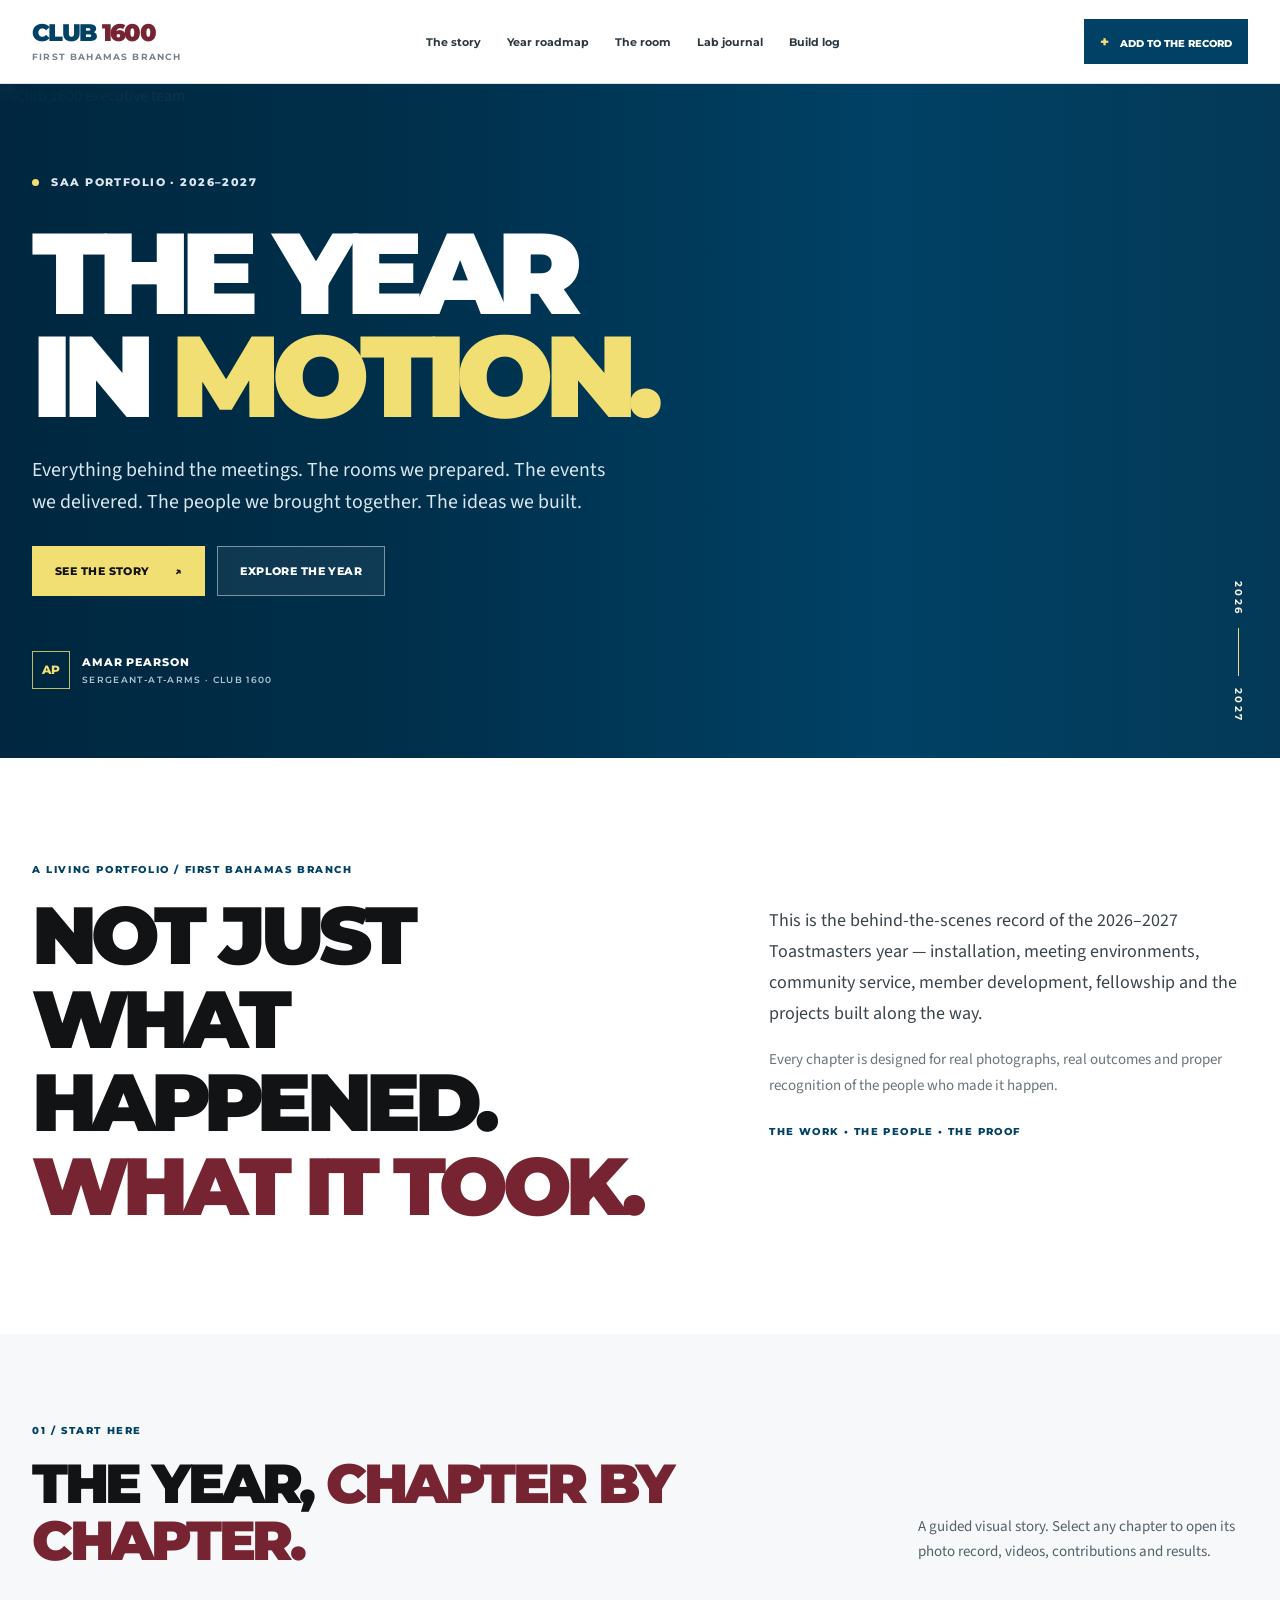
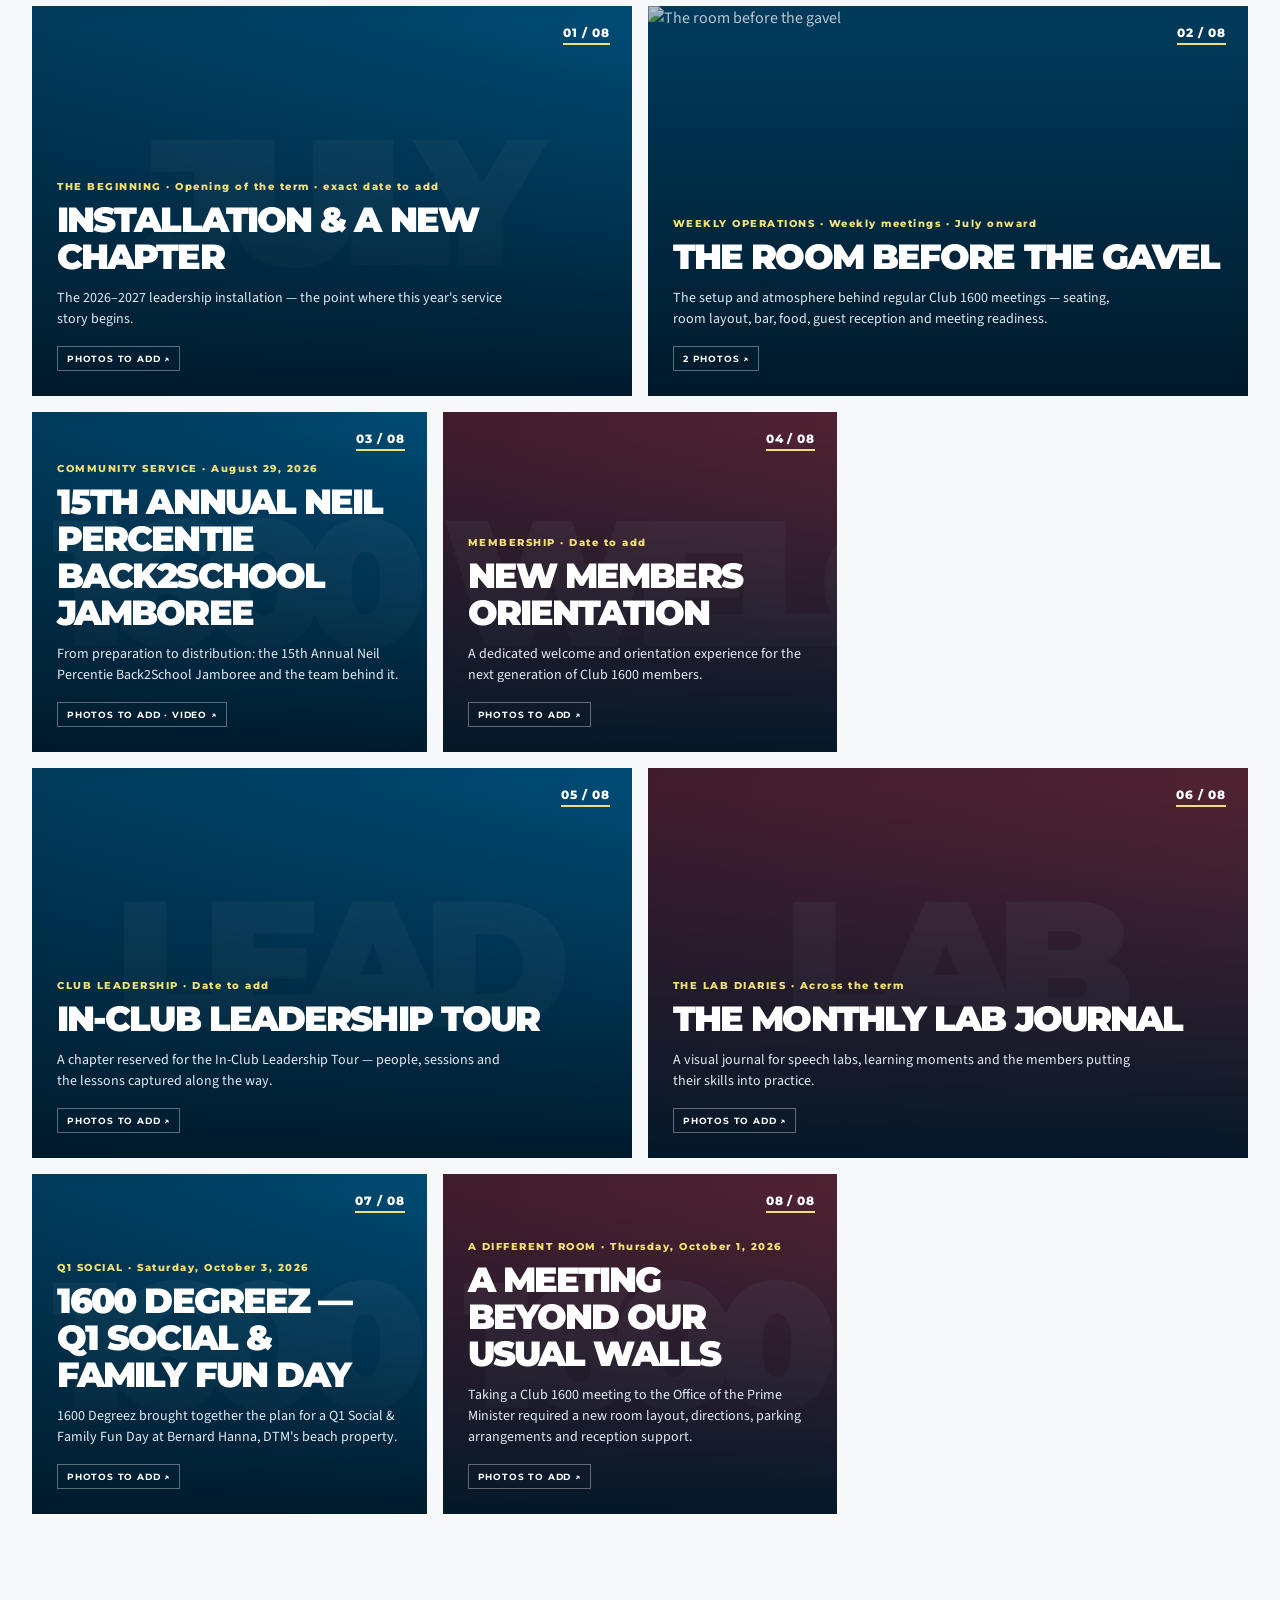
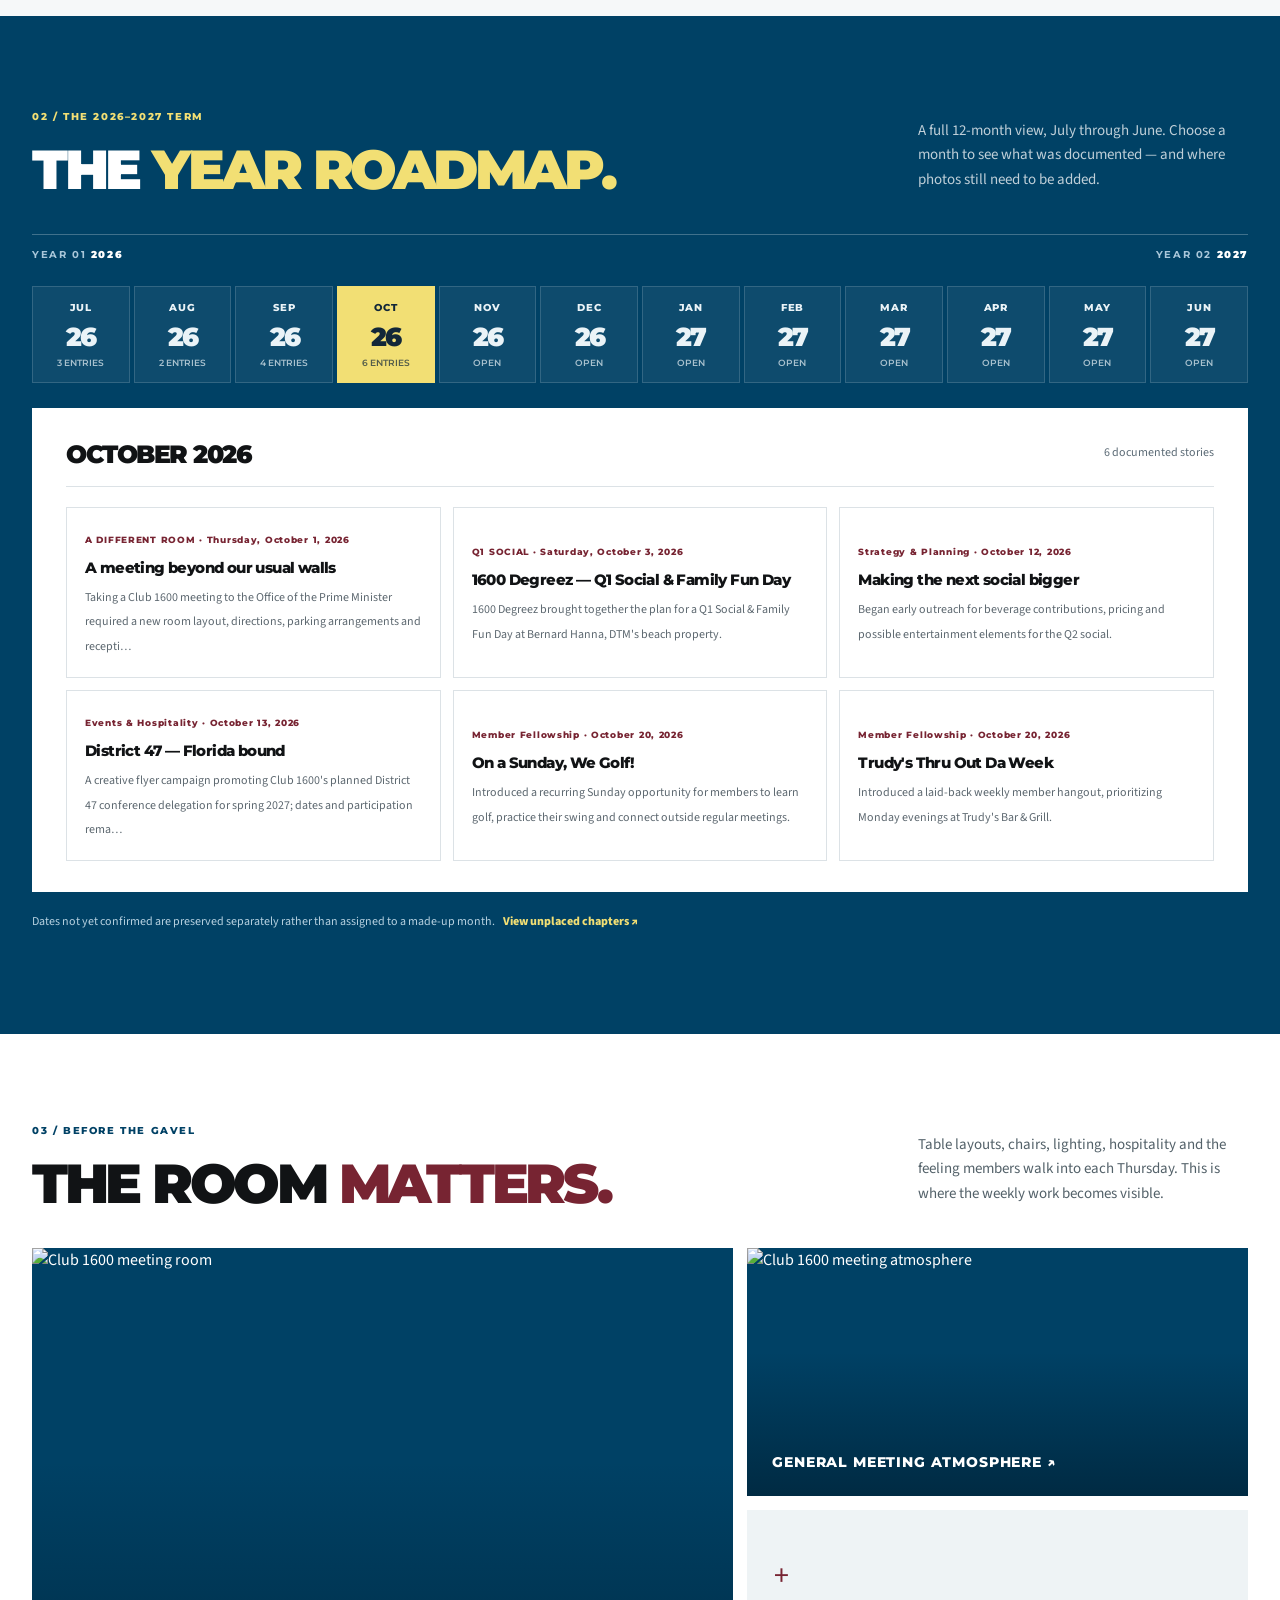
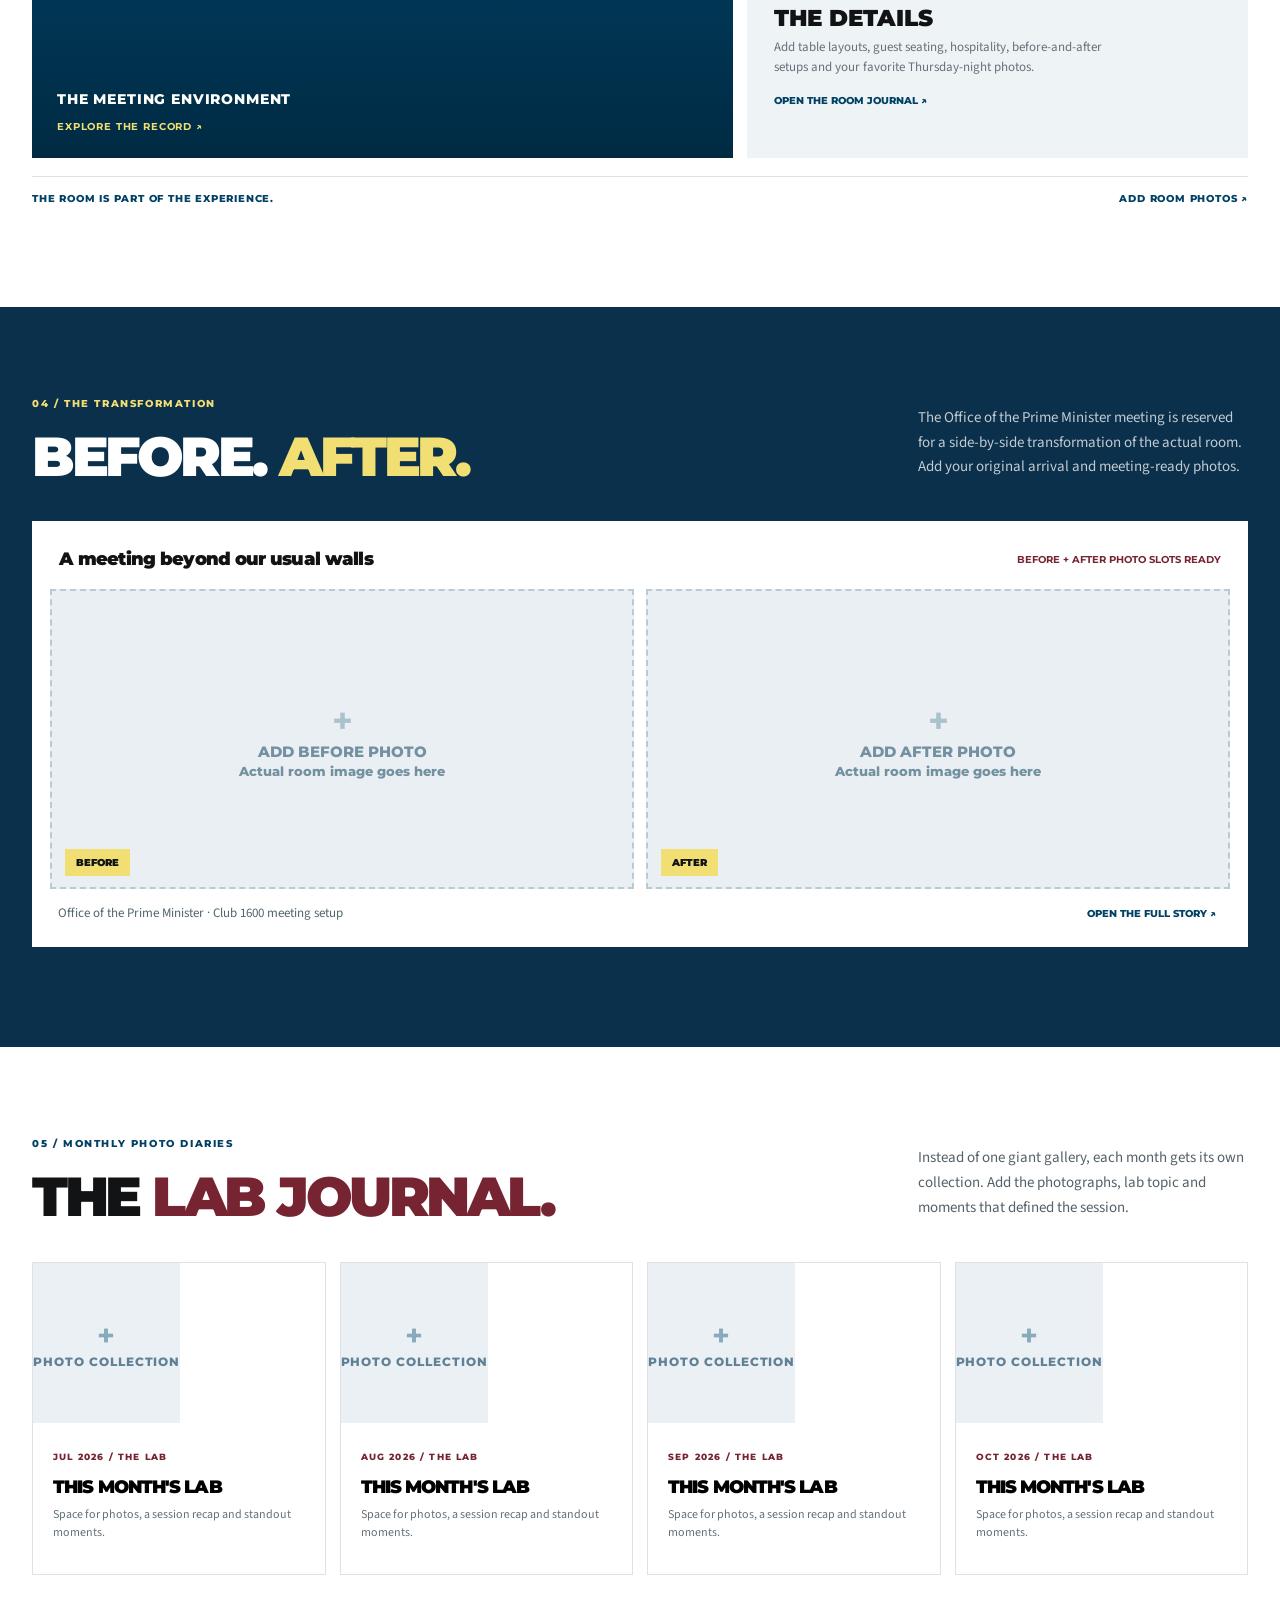
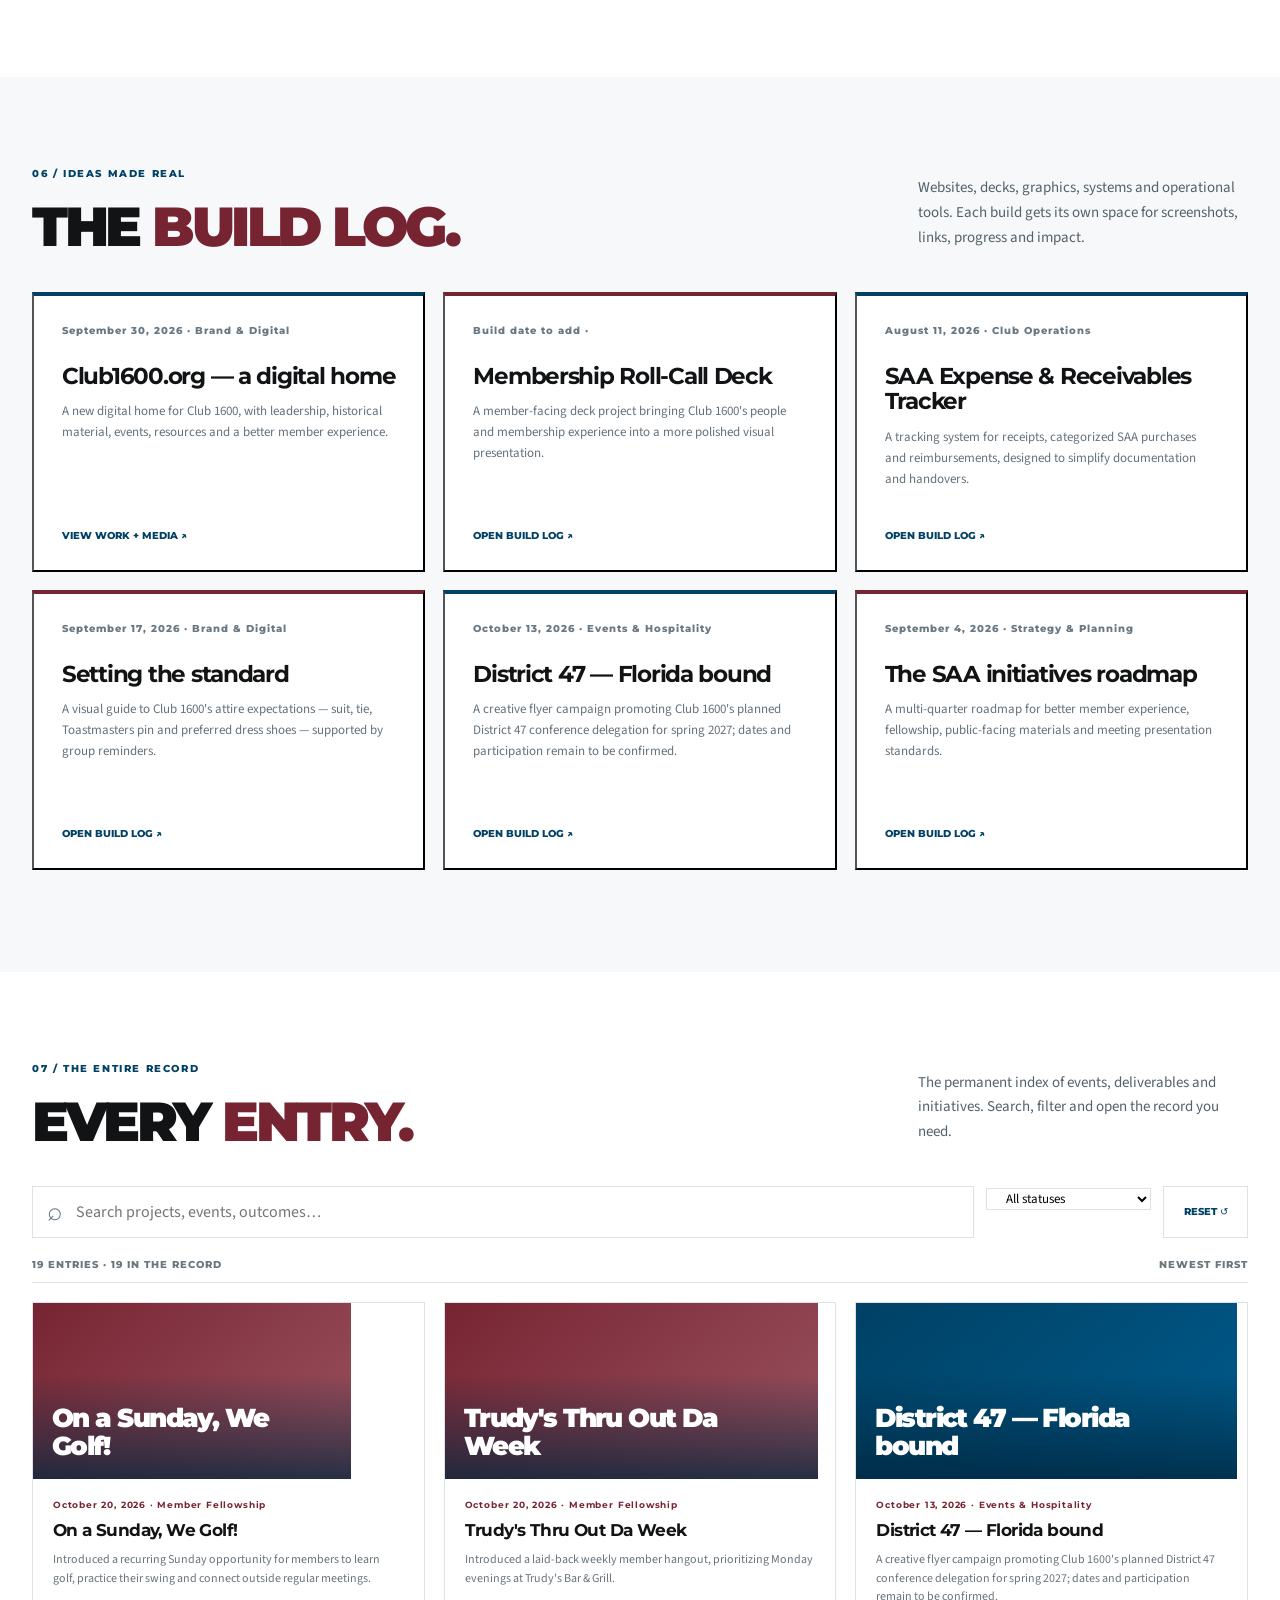
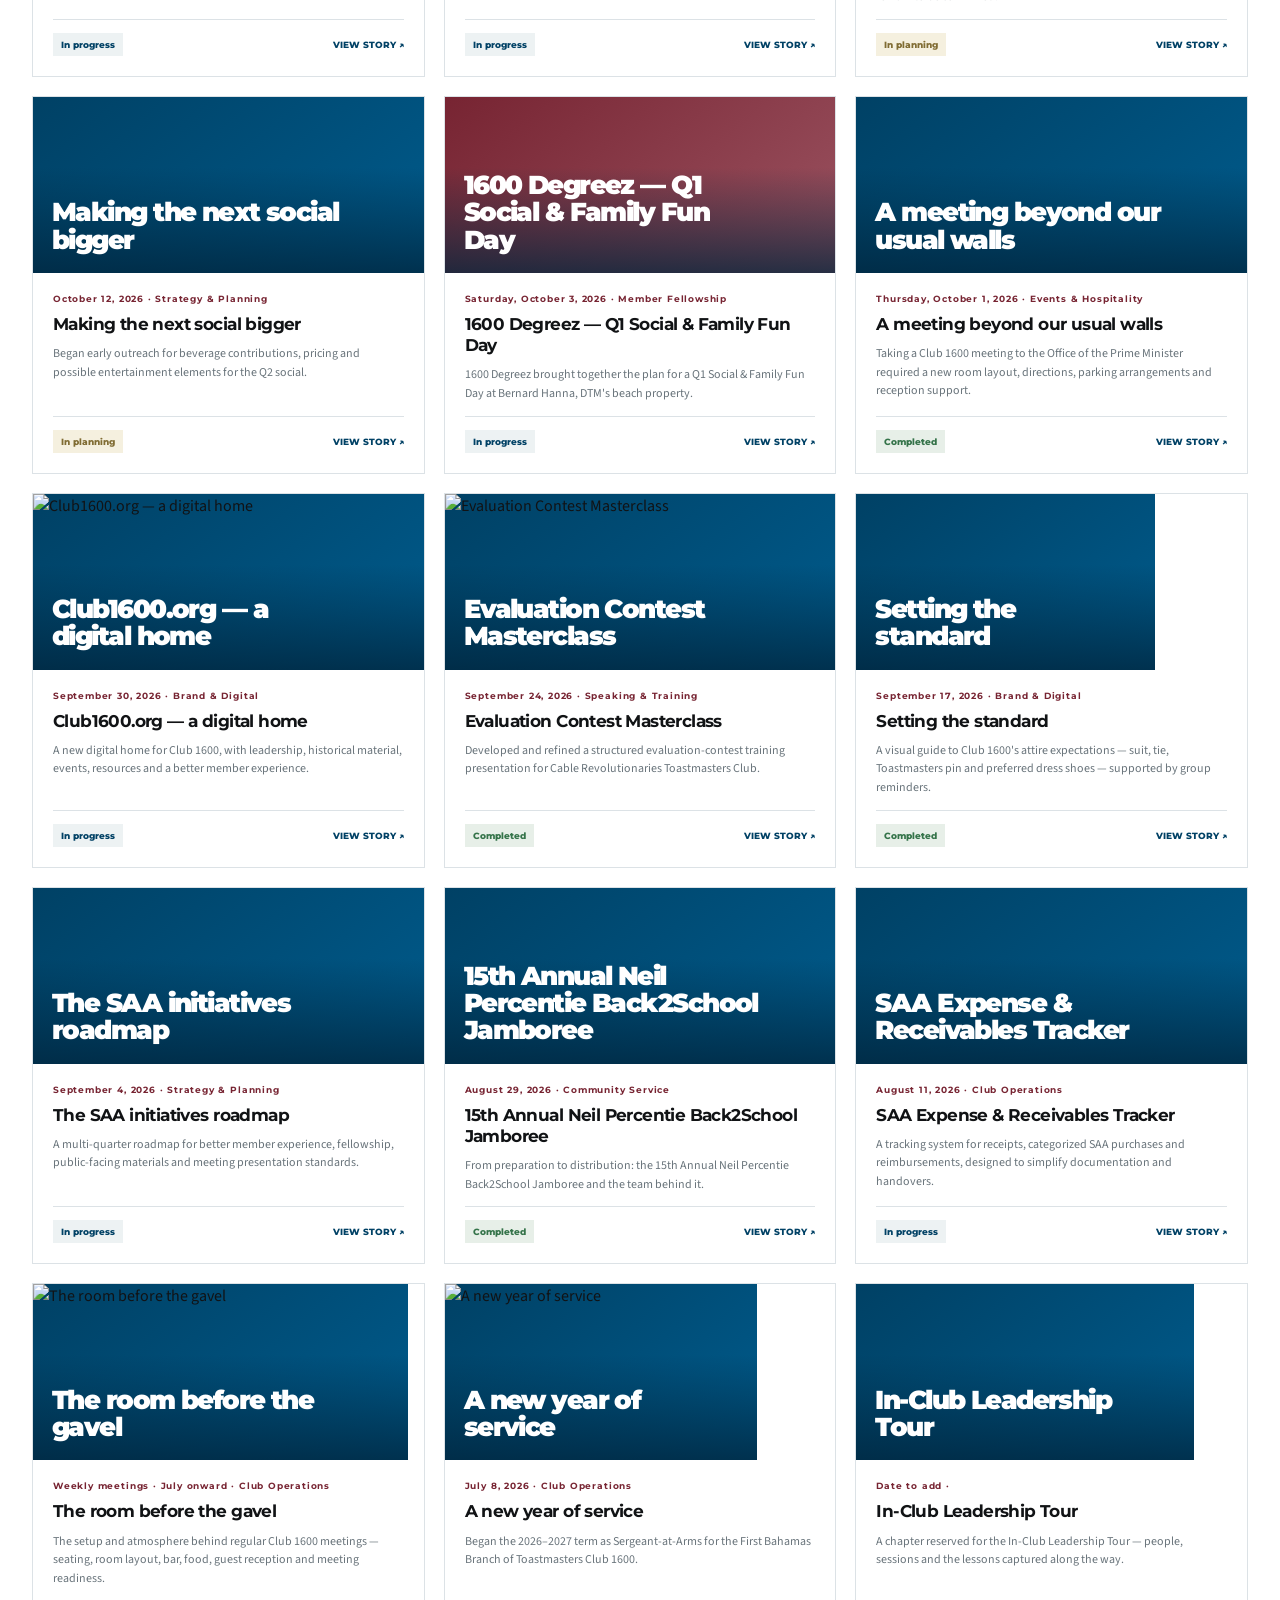
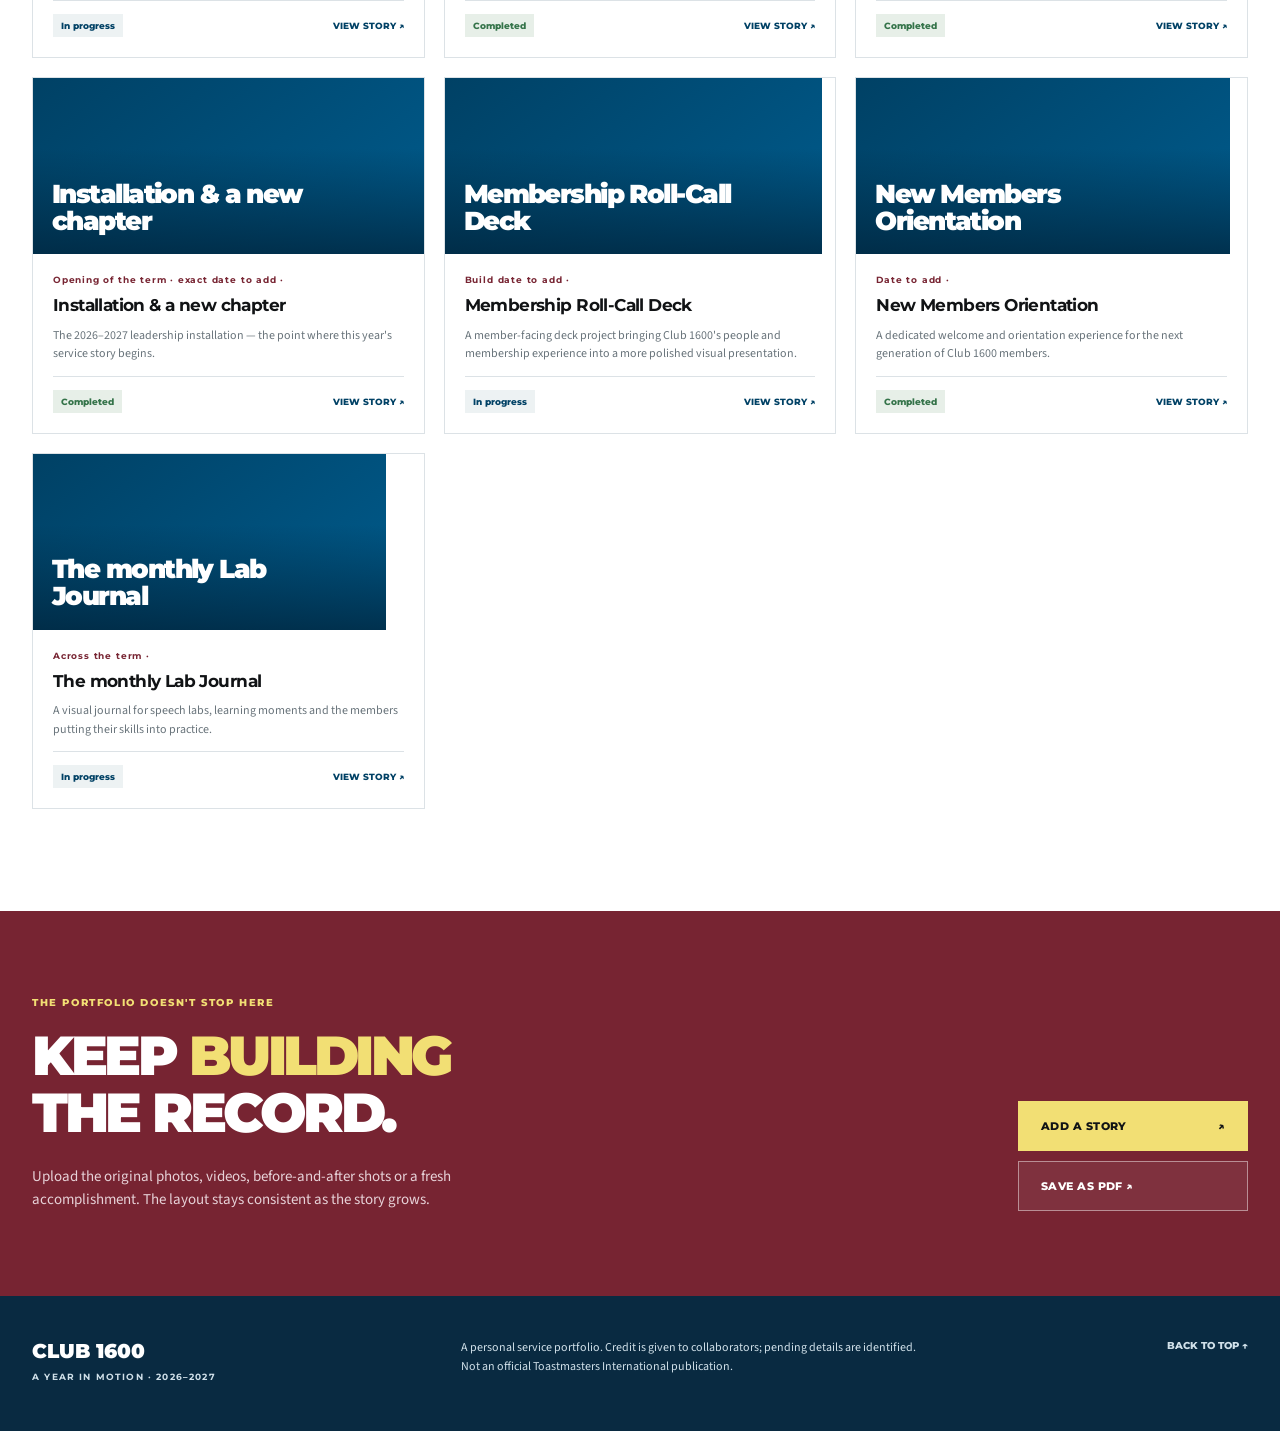
==== commit ab5f6bdd: "Route monthly Lab entries and polish media editing docs" ====
--- a/index.html
+++ b/index.html
@@ -81,7 +81,7 @@
         <button type="button" class="room-photo-placeholder" data-entry="2026-operations-and-reception"><span class="placeholder-plus">+</span><strong>THE DETAILS</strong><span>Add table layouts, guest seating, hospitality, before-and-after setups and your favorite Thursday-night photos.</span><b>OPEN THE ROOM JOURNAL ↗</b></button>
       </div>
     </div>
-    <div class="room-footnote"><span>THE ROOM IS PART OF THE EXPERIENCE.</span><a href="https://github.com/PearsonLegacyVentures/portfolio-/issues/new?template=portfolio-entry.yml" target="_blank" rel="noopener noreferrer">ADD ROOM PHOTOS ↗</a></div>
+    <div class="room-footnote"><span>THE ROOM IS PART OF THE EXPERIENCE.</span><a href="https://github.com/PearsonLegacyVentures/portfolio-/issues/new?template=portfolio-media.yml" target="_blank" rel="noopener noreferrer">ADD ROOM PHOTOS ↗</a></div>
   </section>
 
   <section class="transformation-section" id="transformations">
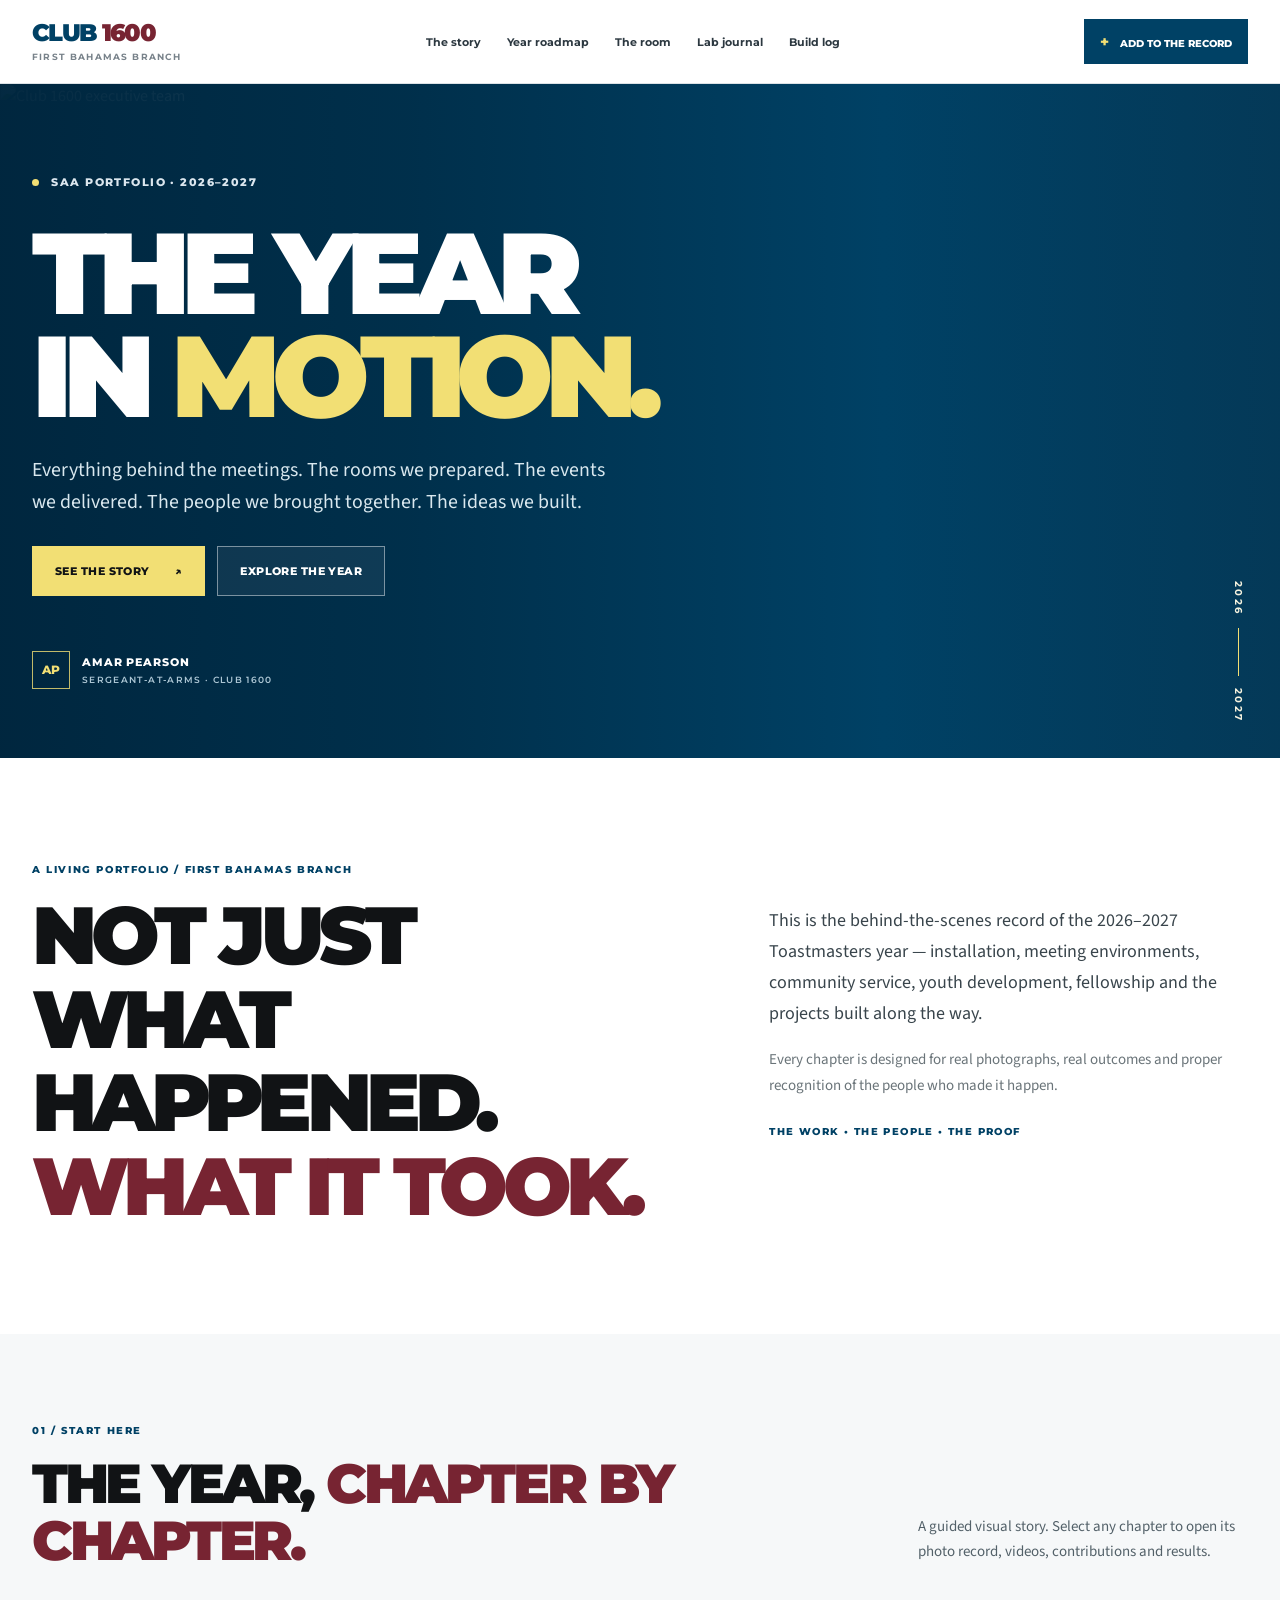
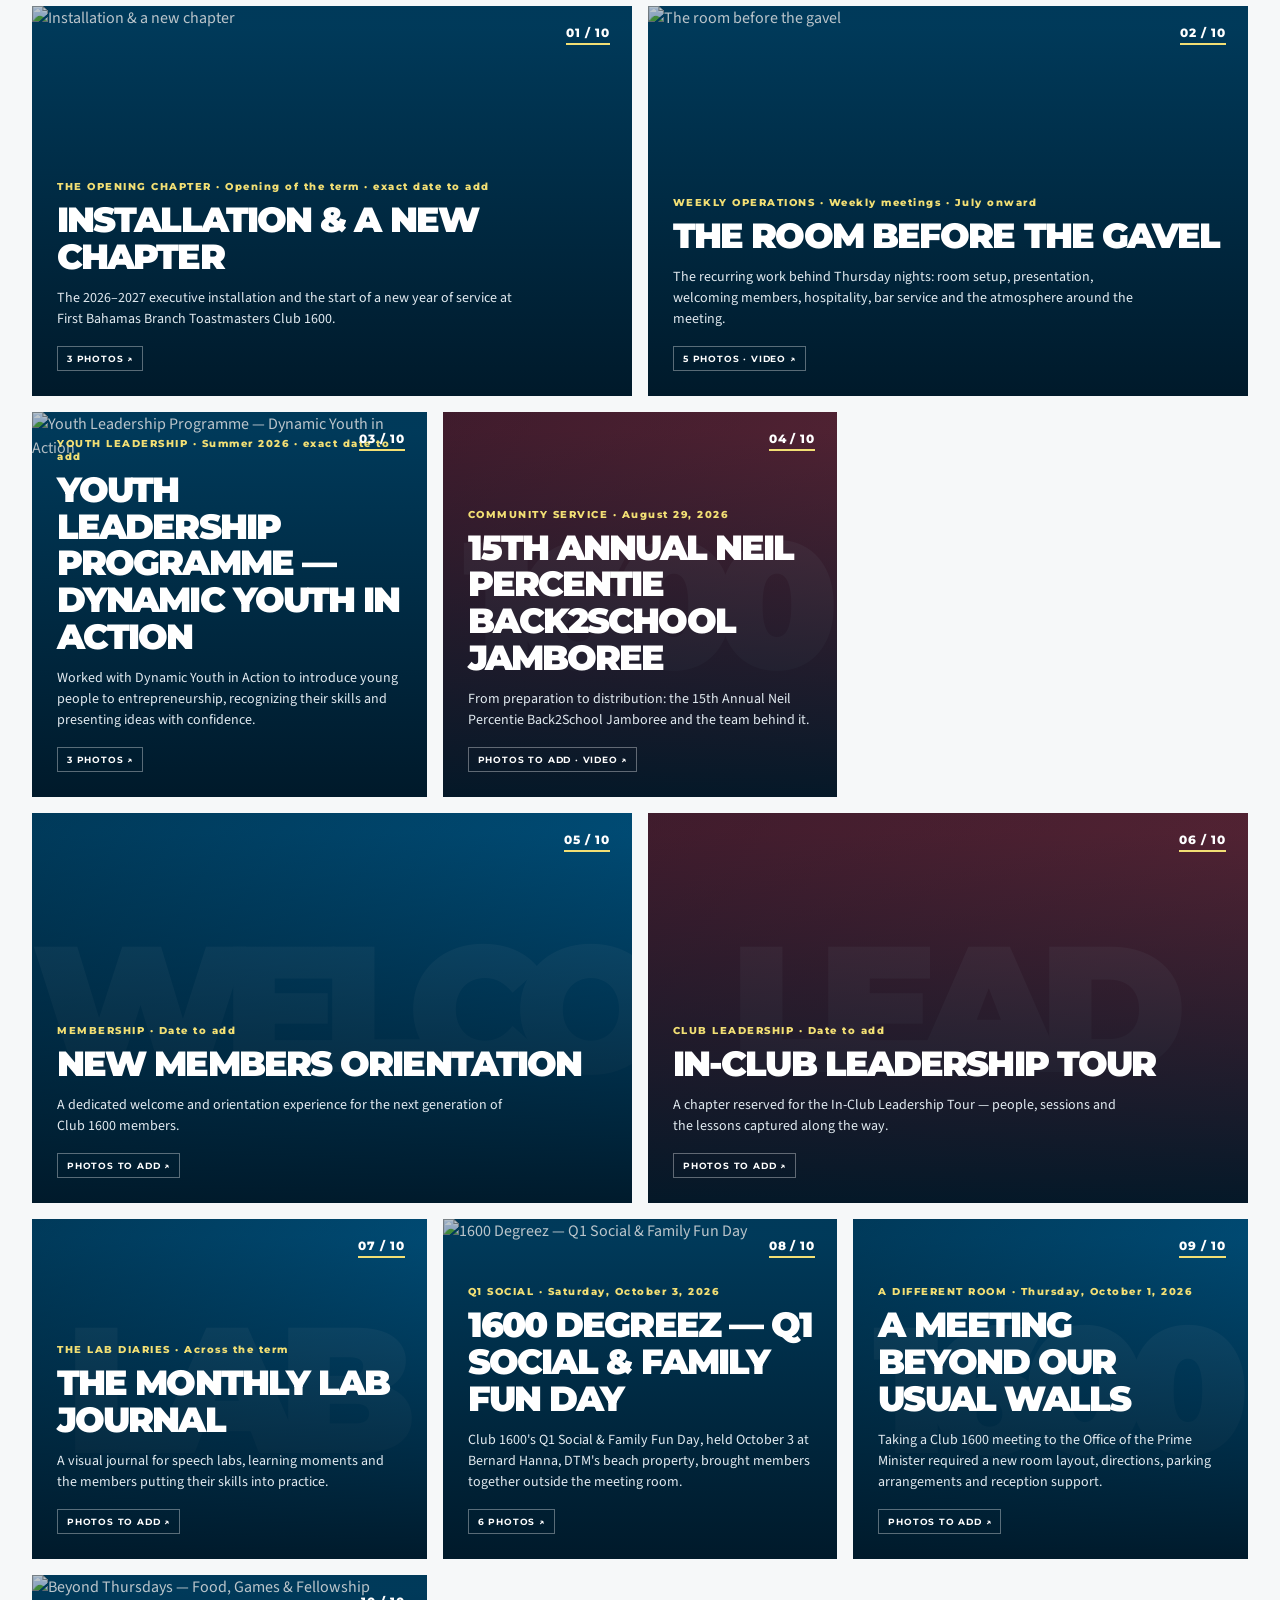
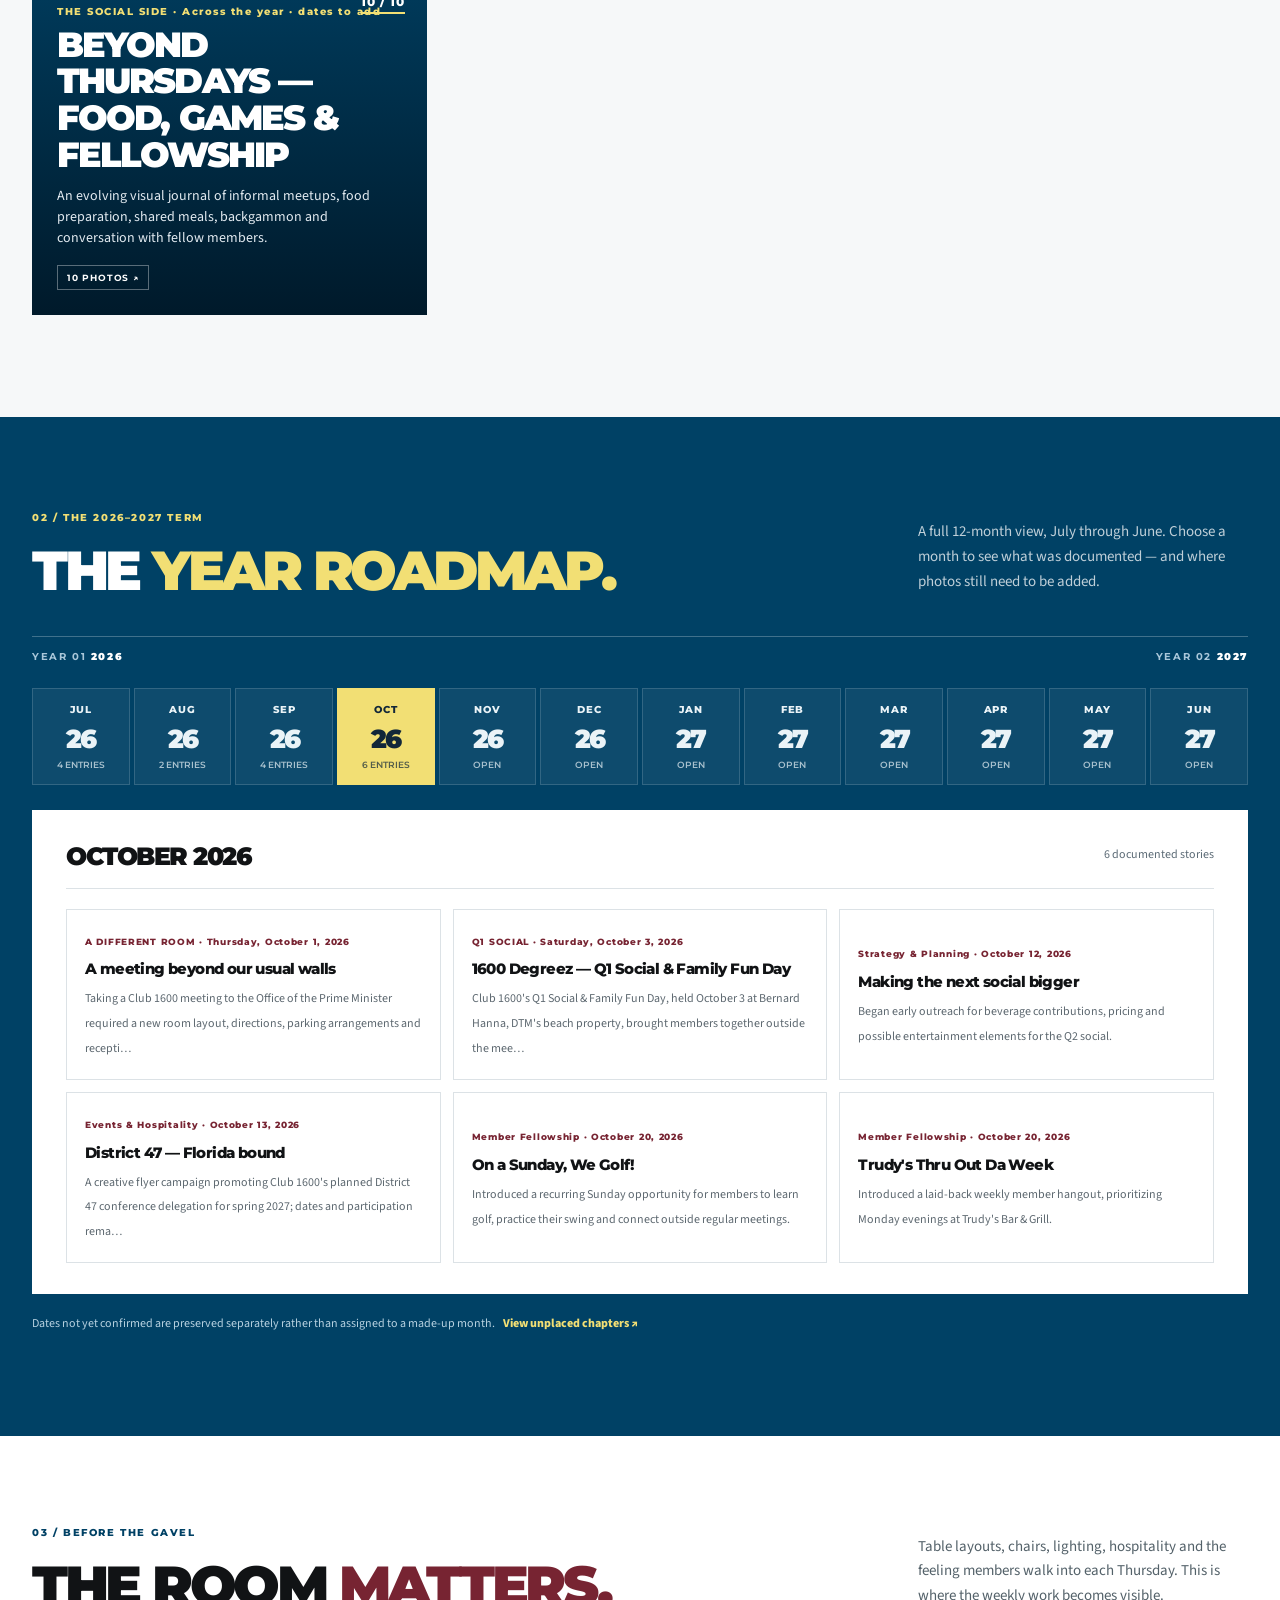
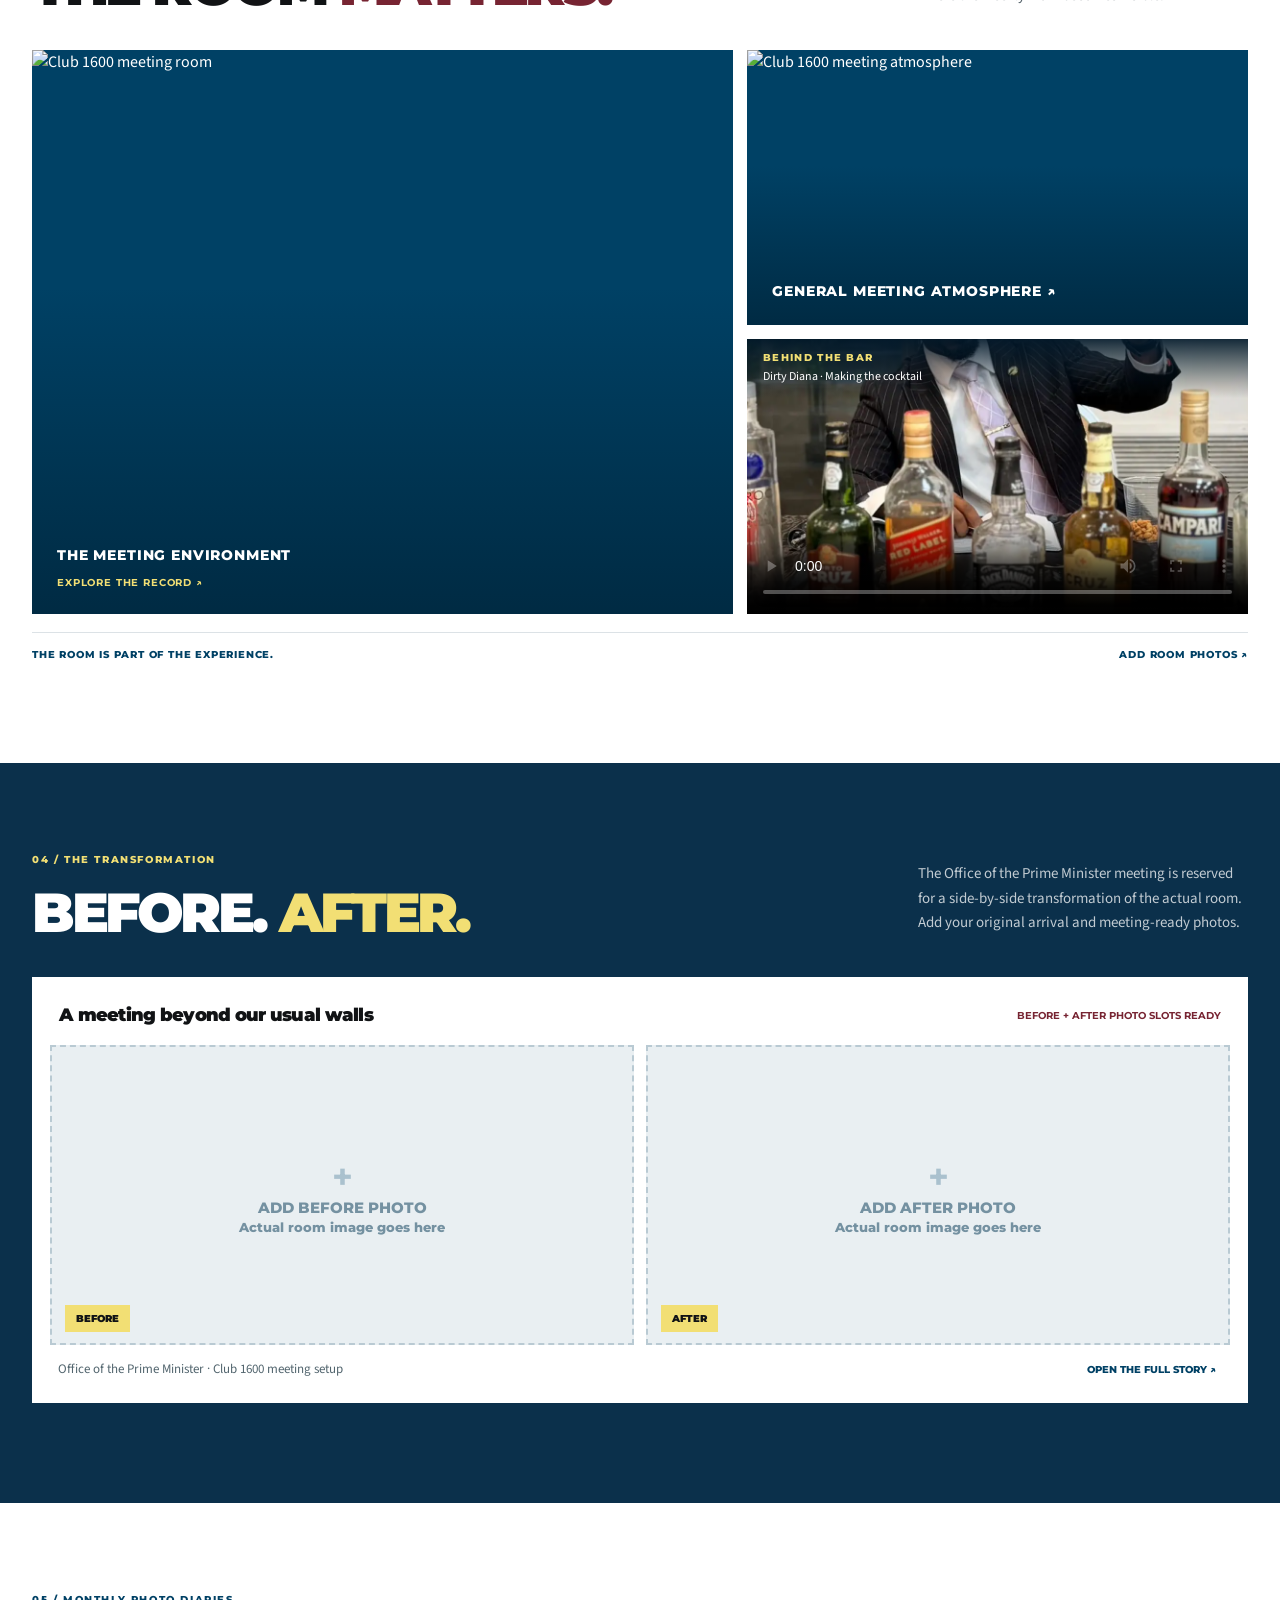
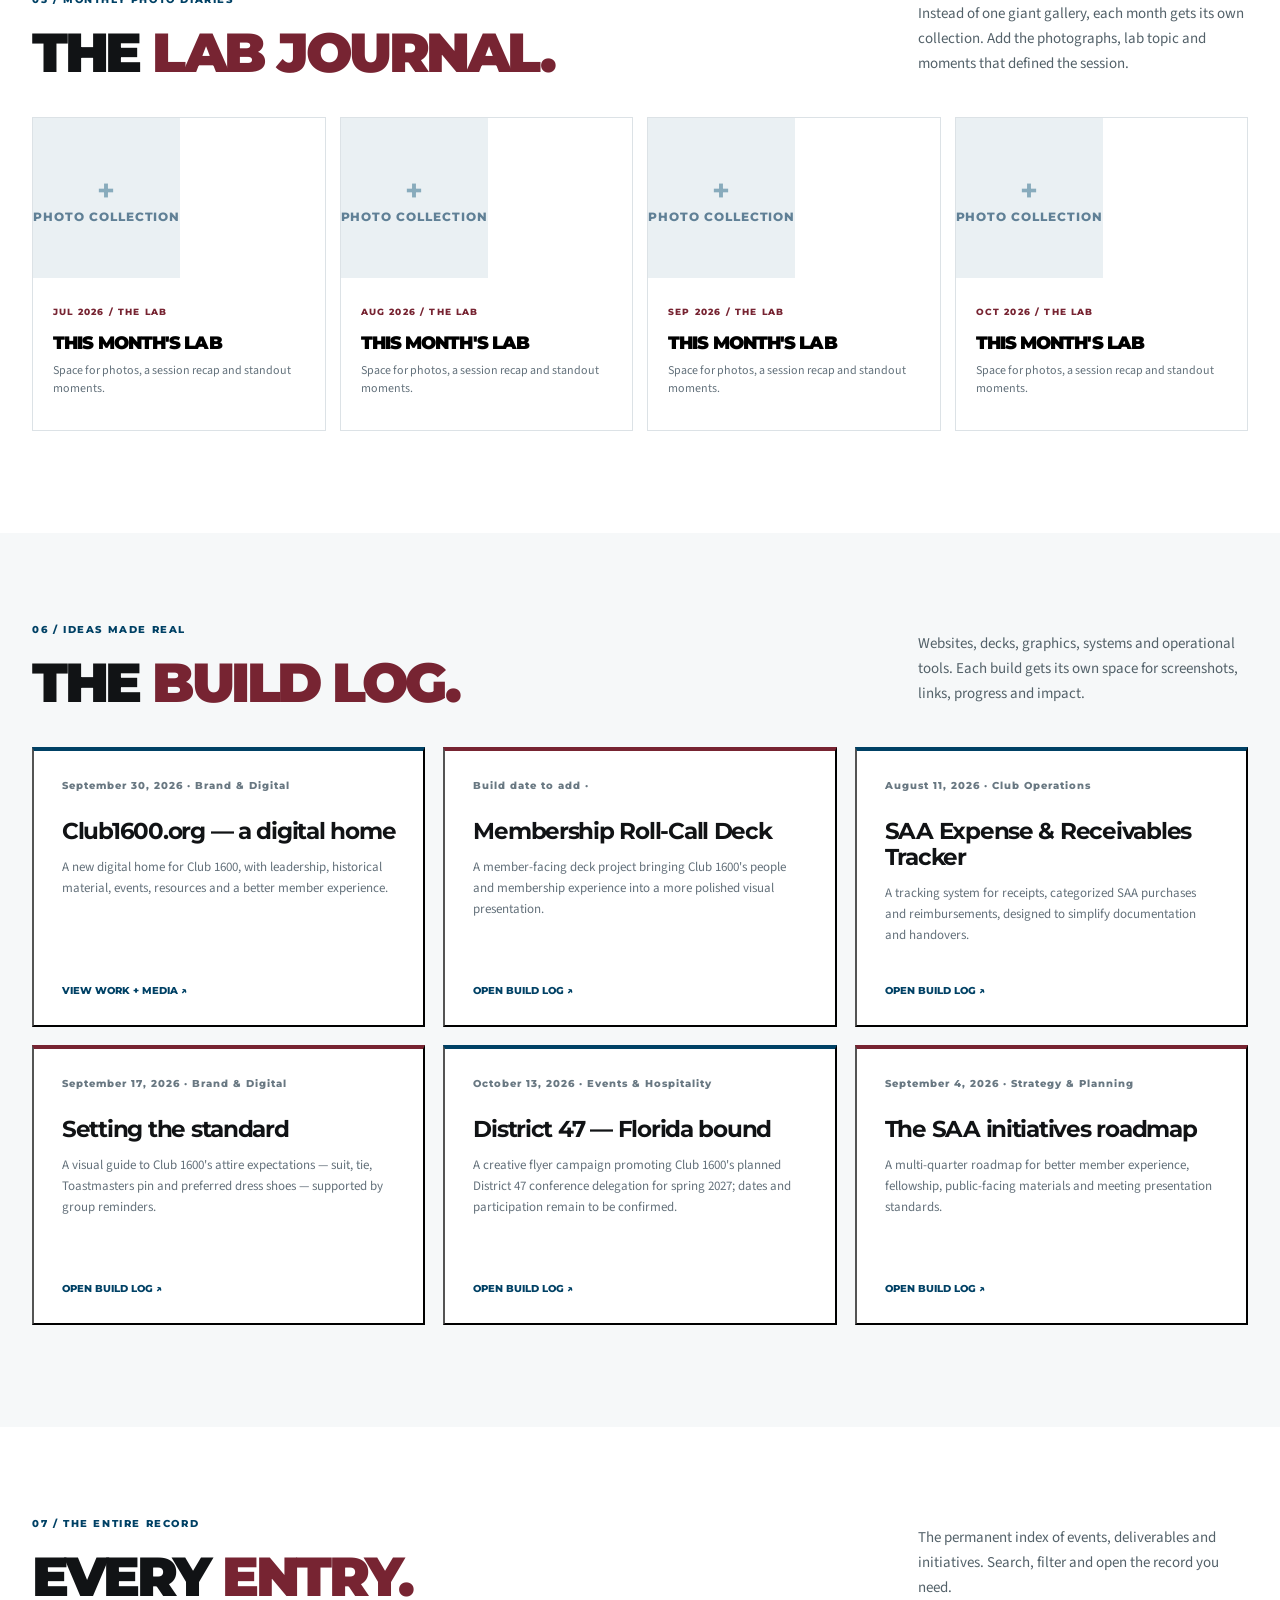
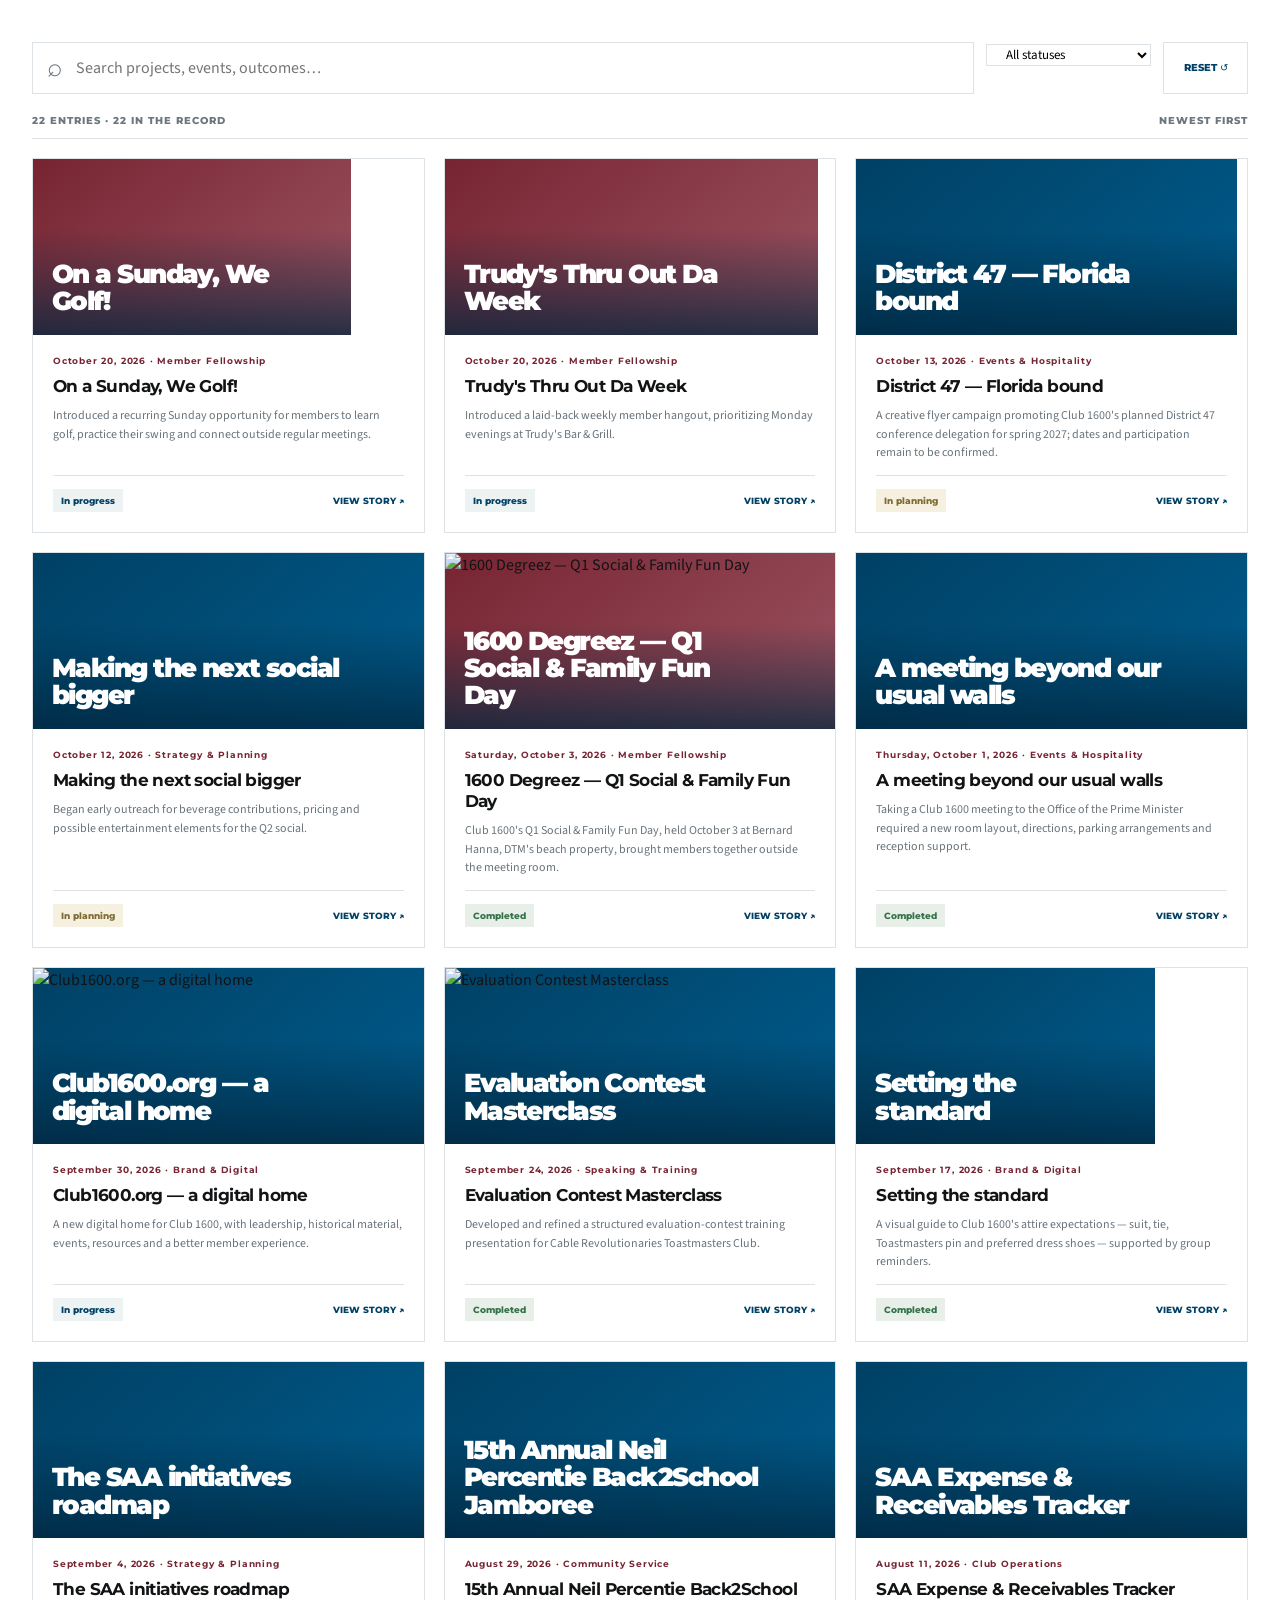
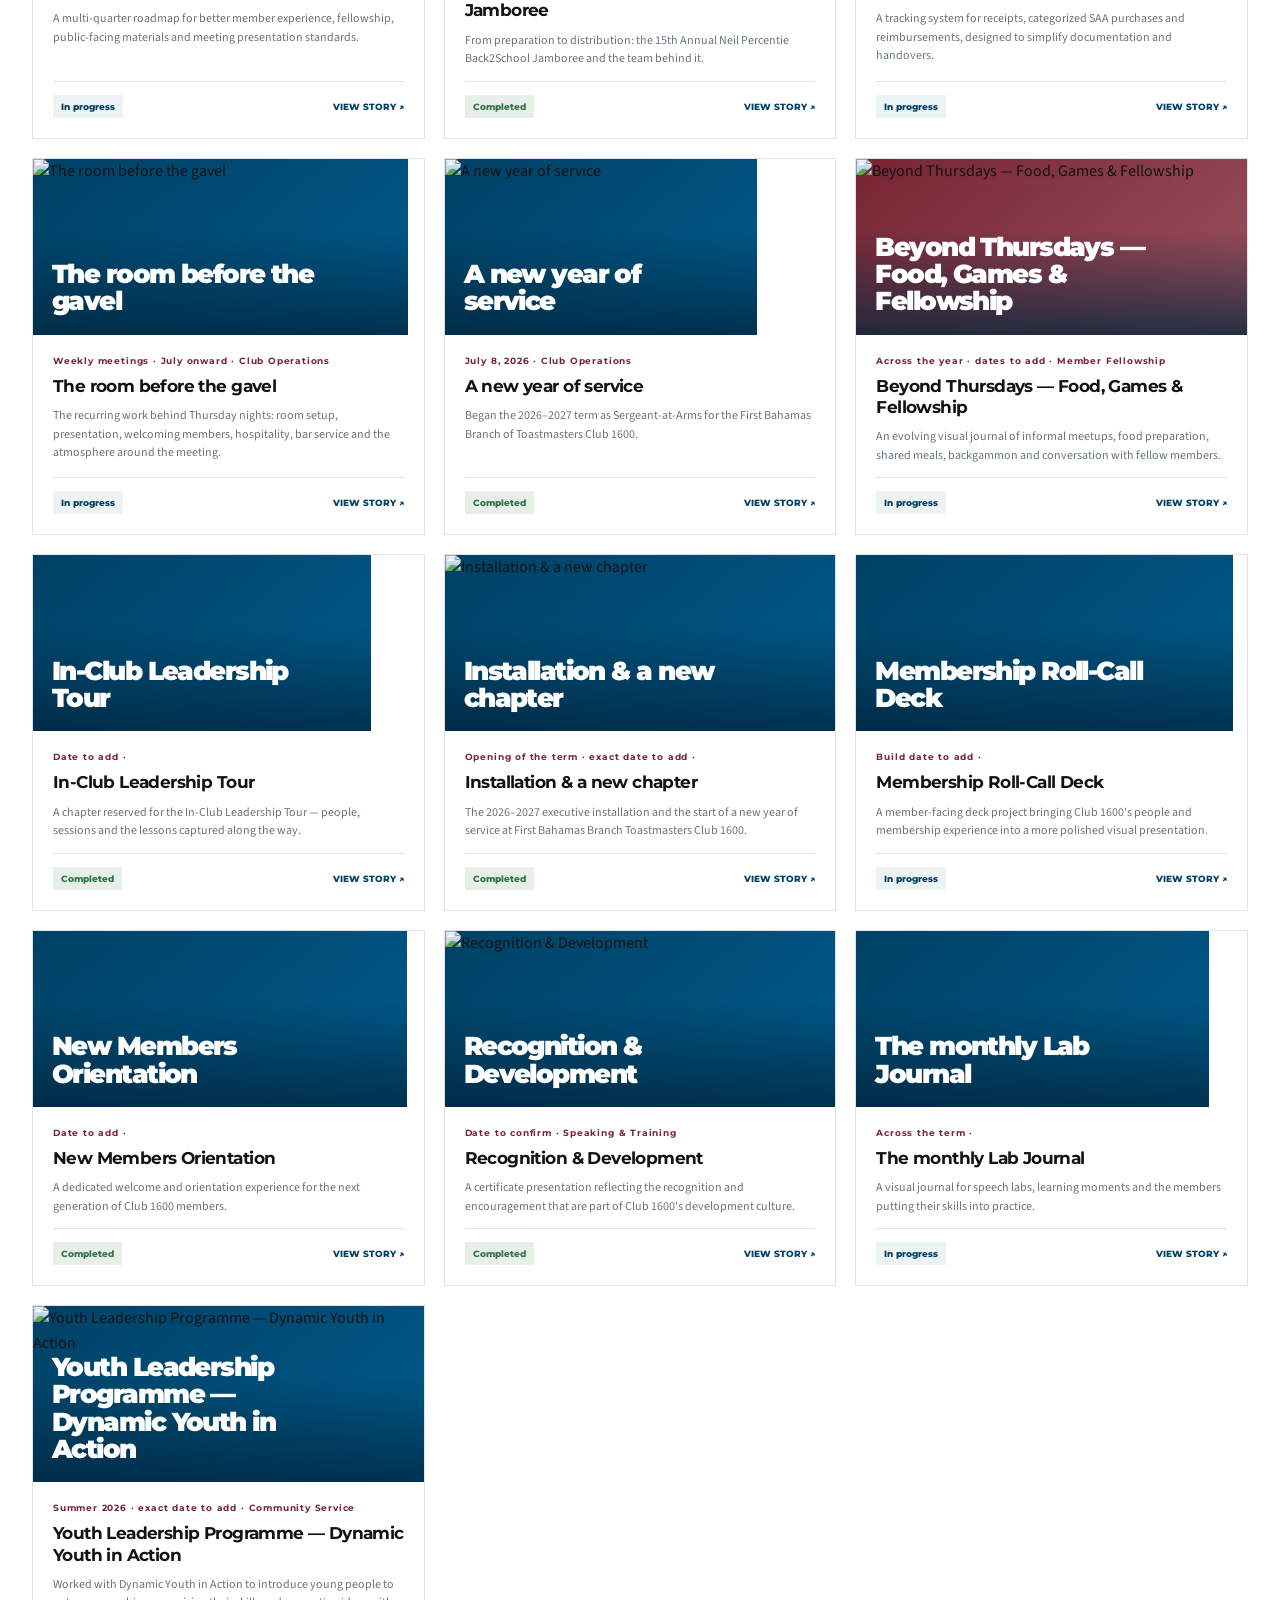
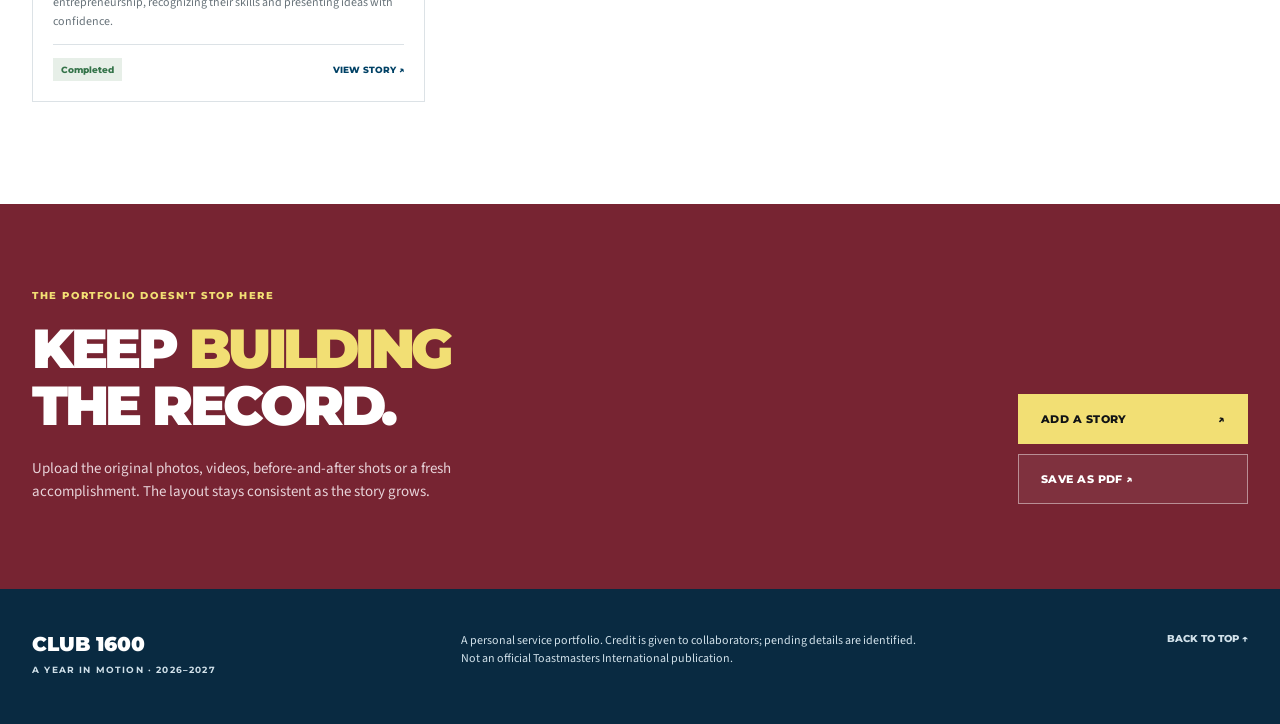
==== commit 3ca577ab: "Display uploaded photos, youth and fellowship chapters plus Dirty Diana player" ====
--- a/index.html
+++ b/index.html
@@ -48,7 +48,7 @@
     <p class="section-kicker">A LIVING PORTFOLIO / FIRST BAHAMAS BRANCH</p>
     <div class="intro-grid">
       <h2>NOT JUST WHAT<br>HAPPENED.<br><em>WHAT IT TOOK.</em></h2>
-      <div class="intro-copy"><p>This is the behind-the-scenes record of the 2026–2027 Toastmasters year — installation, meeting environments, community service, member development, fellowship and the projects built along the way.</p><p>Every chapter is designed for real photographs, real outcomes and proper recognition of the people who made it happen.</p><div class="intro-small">THE WORK • THE PEOPLE • THE PROOF</div></div>
+      <div class="intro-copy"><p>This is the behind-the-scenes record of the 2026–2027 Toastmasters year — installation, meeting environments, community service, youth development, fellowship and the projects built along the way.</p><p>Every chapter is designed for real photographs, real outcomes and proper recognition of the people who made it happen.</p><div class="intro-small">THE WORK • THE PEOPLE • THE PROOF</div></div>
     </div>
   </section>
 
@@ -78,7 +78,7 @@
       </button>
       <div class="room-stack">
         <button type="button" class="room-photo-secondary" data-entry="2026-operations-and-reception"><img src="https://raw.githubusercontent.com/PearsonLegacyVentures/club1600.org/main/assets/meeting-moments.webp" alt="Club 1600 meeting atmosphere" loading="lazy"><span>GENERAL MEETING ATMOSPHERE ↗</span></button>
-        <button type="button" class="room-photo-placeholder" data-entry="2026-operations-and-reception"><span class="placeholder-plus">+</span><strong>THE DETAILS</strong><span>Add table layouts, guest seating, hospitality, before-and-after setups and your favorite Thursday-night photos.</span><b>OPEN THE ROOM JOURNAL ↗</b></button>
+        <div class="room-video-tile"><video controls playsinline preload="metadata" poster="./assets/portfolio/meeting-bar-toast.webp" src="./assets/portfolio/dirty-diana-cocktail-web.mp4" aria-label="Dirty Diana cocktail demonstration for Club 1600"></video><div class="room-video-caption"><strong>BEHIND THE BAR</strong><span>Dirty Diana · Making the cocktail</span></div></div>
       </div>
     </div>
     <div class="room-footnote"><span>THE ROOM IS PART OF THE EXPERIENCE.</span><a href="https://github.com/PearsonLegacyVentures/portfolio-/issues/new?template=portfolio-media.yml" target="_blank" rel="noopener noreferrer">ADD ROOM PHOTOS ↗</a></div>
--- a/styles.css
+++ b/styles.css
@@ -14,4 +14,11 @@
 @media(max-width:760px){.container{width:calc(100% - 34px)}.nav{padding:0 17px;height:75px}.nav-menu{display:none}.header-action{padding:12px 9px;font-size:9px}.wordmark strong{font-size:21px}.wordmark small{font-size:8px}.hero{min-height:630px}.hero-image img{object-position:64% center}.hero-shade{background:linear-gradient(90deg,rgba(0,38,62,.96),rgba(0,54,82,.66) 100%)}.hero-inner{padding:58px 0}.hero h1{font-size:clamp(3.7rem,12vw,6.7rem)}.hero-inner>p{font-size:17px}.hero-folio{display:none}.intro-section{padding:70px 0}.intro-grid,.section-head,.closing-inner{display:block}.intro-grid h2{font-size:clamp(2.7rem,10vw,5.5rem)}.intro-copy{margin-top:27px}.intro-copy p{font-size:16px}.section-head h2{font-size:clamp(2.15rem,8.8vw,4.4rem)}.section-description{max-width:650px;margin-top:19px}.story-section,.labs-section,.archive-section,.room-section,.builds-section{padding:68px 0}.chapter-grid{grid-template-columns:1fr}.chapter,.chapter:nth-child(1),.chapter:nth-child(2),.chapter:nth-child(5),.chapter:nth-child(6){grid-column:span 1;min-height:310px}.chapter h3{font-size:30px}.roadmap-section,.transformation-section{padding:68px 0}.month-rail{grid-template-columns:repeat(4,minmax(0,1fr))}.month-btn{min-height:90px}.month-detail{padding:24px 18px}.month-story-list{grid-template-columns:1fr}.month-details-heading{display:block}.month-details-heading p{margin-top:10px}.room-layout{grid-template-columns:1fr}.room-photo-large{min-height:340px}.room-stack{grid-template-columns:1fr 1fr;grid-template-rows:auto}.room-photo-secondary,.room-photo-placeholder{min-height:225px}.room-photo-placeholder{padding:15px}.room-photo-placeholder strong{font-size:15px}.room-photo-placeholder>span:not(.placeholder-plus){font-size:11px}.room-footnote{font-size:9px;gap:15px}.compare-images{grid-template-columns:1fr 1fr;gap:7px}.compare-panel{height:220px}.compare-foot{display:block}.compare-foot button{display:block;margin-top:11px}.lab-grid{grid-template-columns:repeat(2,minmax(0,1fr))}.build-grid,.archive-grid{grid-template-columns:1fr 1fr}.filters{flex-wrap:wrap}.search-field{flex-basis:100%}.footer-inner{display:block}.footer-inner p{margin:19px 0}.dialog-story{padding:30px 22px}.dialog-photos img{height:155px}}
 @media(max-width:500px){.hero h1{font-size:clamp(3.4rem,12.4vw,5rem)}.lab-grid,.build-grid,.archive-grid{grid-template-columns:1fr}.room-stack{grid-template-columns:1fr}.room-photo-secondary,.room-photo-placeholder{min-height:230px}.compare-panel{height:185px}.compare-panel .empty-photo{font-size:10px}.dialog-metrics{grid-template-columns:1fr 1fr}.closing-actions{margin-top:26px}}
 @media print{.nav,.hero-actions,.closing-section,.filters,.archive-section,.dialog-close,footer,.room-photo-placeholder,.room-footnote{display:none!important}.hero{min-height:330px}.hero-inner{padding:40px 0}.hero h1{font-size:72px}.intro-section,.story-section,.room-section,.labs-section,.builds-section,.transformation-section,.roadmap-section{padding:26px 0;break-inside:auto}.chapter{min-height:190px;break-inside:avoid}.chapter h3{font-size:22px}.chapter-grid{grid-template-columns:repeat(2,1fr)}.chapter,.chapter:nth-child(1),.chapter:nth-child(2),.chapter:nth-child(5),.chapter:nth-child(6){grid-column:span 1;min-height:190px}.month-rail{grid-template-columns:repeat(12,1fr)}.month-btn{min-height:60px}.month-btn strong{font-size:13px}.lab-card,.build-card{break-inside:avoid}*{-webkit-print-color-adjust:exact;print-color-adjust:exact}}
-@media(prefers-reduced-motion:reduce){html{scroll-behavior:auto}*,*:before,*:after{transition:none!important}}+@media(prefers-reduced-motion:reduce){html{scroll-behavior:auto}*,*:before,*:after{transition:none!important}}
+/* Responsive hospitality video, real Club 1600 footage */
+.room-video-tile{position:relative;background:#062c45;min-height:0;overflow:hidden;display:flex;align-items:stretch}
+.room-video-tile video{display:block;width:100%;height:100%;max-height:275px;min-height:225px;object-fit:cover;background:#062c45}
+.room-video-caption{position:absolute;top:0;left:0;right:0;color:#fff;padding:12px 16px;background:linear-gradient(180deg,rgba(0,24,42,.91),rgba(0,24,42,0));pointer-events:none}
+.room-video-caption strong{display:block;font:800 10px Montserrat,Arial,sans-serif;letter-spacing:.13em;color:var(--yellow)}
+.room-video-caption span{display:block;font-size:12px;margin-top:4px}
+@media print{.room-video-tile{display:none}}
